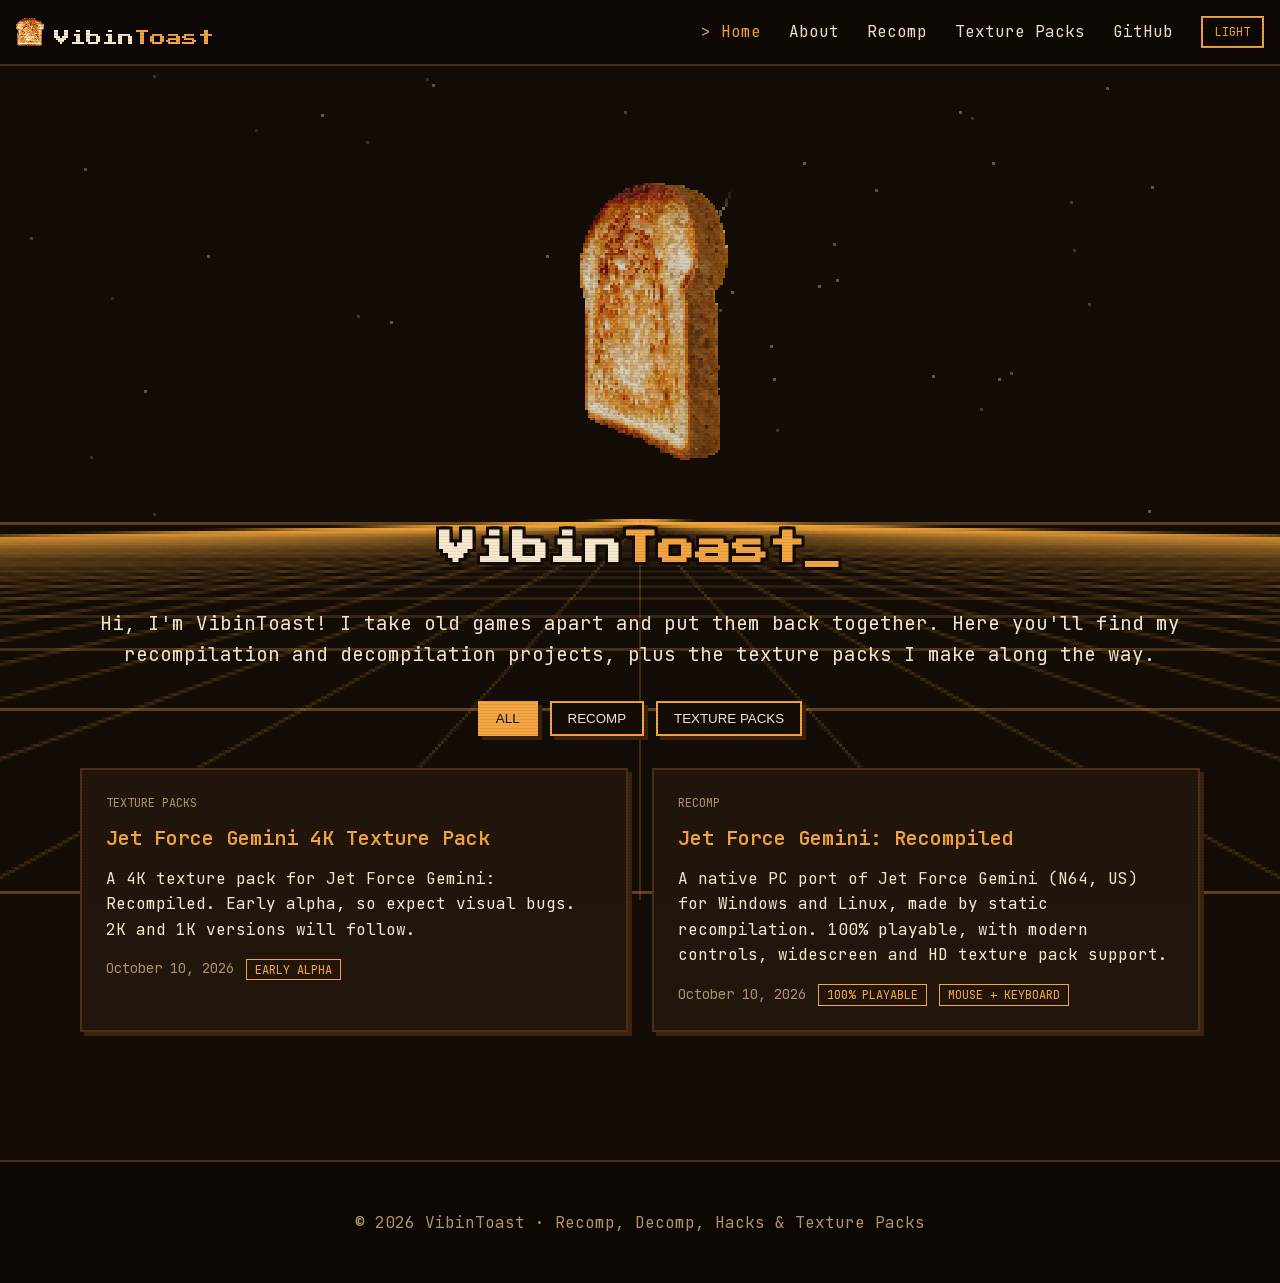
==== index.html @ efbbe4f0 "Update BrandName with colored text - 2827714 VibinToast/toast-nextjs@2827714a7e16b450a61717ad4337291" ====
<!DOCTYPE html><!--YhpF3TtHu_oMM3u4NT7sp--><html lang="en" class="__variable_571da3 __variable_ee06cb"><head><meta charSet="utf-8"/><meta name="viewport" content="width=device-width, initial-scale=1"/><link rel="preload" href="/_next/static/media/558ca1a6aa3cb55e-s.p.woff2" as="font" crossorigin="" type="font/woff2"/><link rel="preload" href="/_next/static/media/db234bd00cda6a96-s.p.woff2" as="font" crossorigin="" type="font/woff2"/><link rel="preload" as="image" href="/toast.png"/><link rel="stylesheet" href="/_next/static/css/8c8fd3aae0aa6baf.css" data-precedence="next"/><link rel="preload" as="script" fetchPriority="low" href="/_next/static/chunks/webpack-f668e16f4b9de8b4.js"/><script src="/_next/static/chunks/4bd1b696-c023c6e3521b1417.js" async=""></script><script src="/_next/static/chunks/255-9acdc15b78d766e6.js" async=""></script><script src="/_next/static/chunks/main-app-4c1c8db595376ac7.js" async=""></script><script src="/_next/static/chunks/619-ba102abea3e3d0e4.js" async=""></script><script src="/_next/static/chunks/app/layout-0e419e8a4fcc93de.js" async=""></script><script src="/_next/static/chunks/app/not-found-97f6faa21d4b775e.js" async=""></script><script src="/_next/static/chunks/app/page-75f6de0842d2b8ab.js" async=""></script><meta name="next-size-adjust" content=""/><title>VibinToast - Recomp, Decomp, Hacks &amp; Texture Packs</title><meta name="description" content="Recomp, Decomp, Hacks &amp; Texture Packs"/><link rel="icon" href="/toast.png"/><script src="/_next/static/chunks/polyfills-42372ed130431b0a.js" noModule=""></script></head><body><div hidden=""><!--$--><!--/$--></div><style>
          html, body { min-height: 100%; }
          .page-shell { position: relative; z-index: 1; display: flex; flex-direction: column; min-height: 100vh; }
          .page-main { flex: 1 0 auto; }
          footer { flex-shrink: 0; }
        </style><canvas id="retro-bg" aria-hidden="true" style="position:fixed;inset:0;width:100%;height:100%;z-index:0;image-rendering:pixelated;pointer-events:none"></canvas><div class="page-shell"><nav class="site-nav"><div class="nav-inner"><a class="brand" href="/"><img src="/toast.png" alt="" class="brand-icon"/><span class="brand-text"><span class="name-vibin">Vibin</span><span class="name-toast">Toast</span></span></a><div class="nav-links"><a class="nav-link active" href="/">Home</a><a class="nav-link" href="/about">About</a><a class="nav-link" href="/#recomp">Recomp</a><a class="nav-link" href="/#textures">Texture Packs</a><a href="https://github.com/VibinToast" class="nav-link" target="_blank" rel="noreferrer">GitHub</a><button class="theme-toggle" aria-label="Toggle light/dark theme"><span class="dark-mode-only">LIGHT</span><span class="light-mode-only">DARK</span></button></div><button class="menu-button" aria-label="Menu">☰</button></div><div id="mobile-menu" class="mobile-menu hidden"><a class="nav-link active" href="/">Home</a><a class="nav-link" href="/about">About</a><a class="nav-link" href="/#recomp">Recomp</a><a class="nav-link" href="/#textures">Texture Packs</a><a href="https://github.com/VibinToast" class="nav-link" target="_blank" rel="noreferrer">GitHub</a></div></nav><main class="page-main"><section class="section wide hero fade-in"><canvas class="toast-avatar" style="image-rendering:pixelated" aria-label="Spinning 3D toast"></canvas><h1 class="cursor"><span class="name-vibin">Vibin</span><span class="name-toast">Toast</span></h1><p class="lead">Hi, I&#x27;m VibinToast! I take old games apart and put them back together. Here you&#x27;ll find my recompilation and decompilation projects, plus the texture packs I make along the way.</p><div class="filters"><button type="button" class="filter-button active">All</button><button type="button" class="filter-button">Recomp</button><button type="button" class="filter-button">Texture Packs</button></div><div id="projects-list" class="grid"><a class="card clickable fade-in" data-category="textures" href="/projects/jfg-4k"><p class="card-category">Texture Packs</p><h2 class="card-title">Jet Force Gemini 4K Texture Pack</h2><p class="card-text">A 4K texture pack for Jet Force Gemini: Recompiled. Early alpha, so expect visual bugs. 2K and 1K versions will follow.</p><p class="card-meta">October 10, 2026<span class="tag">Early alpha</span></p></a><a class="card clickable fade-in" data-category="recomp" href="/projects/jfg-recomp"><p class="card-category">Recomp</p><h2 class="card-title">Jet Force Gemini: Recompiled</h2><p class="card-text">A native PC port of Jet Force Gemini (N64, US) for Windows and Linux, made by static recompilation. 100% playable, with modern controls, widescreen and HD texture pack support.</p><p class="card-meta">October 10, 2026<span class="tag">100% playable</span><span class="tag">Mouse + keyboard</span></p></a></div></section><!--$--><!--/$--></main><footer class="site-footer"><p>© <!-- -->2026<!-- --> <!-- -->VibinToast<!-- --> · <!-- -->Recomp, Decomp, Hacks &amp; Texture Packs</p></footer></div><script src="/_next/static/chunks/webpack-f668e16f4b9de8b4.js" id="_R_" async=""></script><script>(self.__next_f=self.__next_f||[]).push([0])</script><script>self.__next_f.push([1,"1:\"$Sreact.fragment\"\n2:I[9568,[\"619\",\"static/chunks/619-ba102abea3e3d0e4.js\",\"177\",\"static/chunks/app/layout-0e419e8a4fcc93de.js\"],\"Providers\"]\n3:I[21,[\"619\",\"static/chunks/619-ba102abea3e3d0e4.js\",\"177\",\"static/chunks/app/layout-0e419e8a4fcc93de.js\"],\"Nav\"]\n4:I[9766,[],\"\"]\n5:I[8924,[],\"\"]\n6:I[2619,[\"619\",\"static/chunks/619-ba102abea3e3d0e4.js\",\"345\",\"static/chunks/app/not-found-97f6faa21d4b775e.js\"],\"\"]\n7:I[1258,[\"619\",\"static/chunks/619-ba102abea3e3d0e4.js\",\"974\",\"static/chunks/app/page-75f6de0842d2b8ab.js\"],\"Toast3D\"]\n8:I[5863,[\"619\",\"static/chunks/619-ba102abea3e3d0e4.js\",\"974\",\"static/chunks/app/page-75f6de0842d2b8ab.js\"],\"Filters\"]\n9:I[4537,[\"619\",\"static/chunks/619-ba102abea3e3d0e4.js\",\"974\",\"static/chunks/app/page-75f6de0842d2b8ab.js\"],\"ProjectGrid\"]\ne:I[7150,[],\"\"]\n:HL[\"/_next/static/media/558ca1a6aa3cb55e-s.p.woff2\",\"font\",{\"crossOrigin\":\"\",\"type\":\"font/woff2\"}]\n:HL[\"/_next/static/media/db234bd00cda6a96-s.p.woff2\",\"font\",{\"crossOrigin\":\"\",\"type\":\"font/woff2\"}]\n:HL[\"/_next/static/css/8c8fd3aae0aa6baf.css\",\"style\"]\na:Tab2,"])</script><script>self.__next_f.push([1,"\nA HD texture pack for [Jet Force Gemini: Recompiled](/projects/jfg-recomp) using Real-ESRGAN for upscaling.\n\nPlease refer to [Texture Pack Doc](https://github.com/VibinToast/JetForceGemini-Recomp/blob/main/docs/TEXTURE_PACKS.md) to get started creating your own.\n\n## Original vs HD\n\nDrag the slider across each picture to compare the original textures with the HD pack. Use the Fullscreen button for a closer look; the arrows there step through the pictures.\n\n\u003cCompare hd=\"/textures/jungle-HD.png\" og=\"/textures/jungle-OG.png\" caption=\"Jungle\" alt=\"Jungle\" /\u003e\n\n\u003cCompare hd=\"/textures/tunnel-HD.png\" og=\"/textures/tunnel-OG.png\" caption=\"Tunnel\" alt=\"Tunnel\" /\u003e\n\n\u003cCompare hd=\"/textures/waterruin-HD.png\" og=\"/textures/waterruin-OG.png\" caption=\"Water ruin\" alt=\"Water ruin\" /\u003e\n\n\u003cCompare hd=\"/textures/underwater-HD.png\" og=\"/textures/underwater-OG.png\" caption=\"Underwater\" alt=\"Underwater\" /\u003e\n\n\u003cCompare hd=\"/textures/mines-HD.png\" og=\"/textures/mines-OG.png\" caption=\"Mines\" alt=\"Mines\" /\u003e\n\n\u003cCompare hd=\"/textures/cargo-HD.png\" og=\"/textures/cargo-OG.png\" caption=\"Cargo\" alt=\"Cargo\" /\u003e\n\n\u003cCompare hd=\"/textures/dog_HD.png\" og=\"/textures/dog_OG.png\" caption=\"Dog\" alt=\"Dog\" /\u003e\n\n\u003cCompare hd=\"/textures/inside-HD.png\" og=\"/textures/inside-OG.png\" caption=\"Inside\" alt=\"Inside\" /\u003e\n\n\u003cCompare hd=\"/textures/mizar-HD.png\" og=\"/textures/mizar-OG.png\" caption=\"Mizar\" alt=\"Mizar\" /\u003e\n\n\u003cCompare hd=\"/textures/beforemizar-HD.png\" og=\"/textures/beforemizar-OG.png\" caption=\"Before Mizar\" alt=\"Before Mizar\" /\u003e\n\n\u003cCompare hd=\"/textures/ants-HD.png\" og=\"/textures/ants-OG.png\" caption=\"Ants\" alt=\"Ants\" /\u003e\n\n\u003cCompare hd=\"/textures/dogchasm-HD.png\" og=\"/textures/dogchasm-OG.png\" caption=\"Dog chasm\" alt=\"Dog chasm\" /\u003e\n\n\u003cCompare hd=\"/textures/hideout-HD.png\" og=\"/textures/hideout-OG.png\" caption=\"Hideout\" alt=\"Hideout\" /\u003e\n\n\u003cCompare hd=\"/textures/ship-HD.png\" og=\"/textures/ship-OG.png\" caption=\"Ship\" alt=\"Ship\" /\u003e\n\n\u003cCompare hd=\"/textures/vela_pyramid-HD.png\" og=\"/textures/vela_pyramid-OG.png\" caption=\"Vela pyramid\" alt=\"Vela pyramid\" /\u003e\n\n\u003cCompare hd=\"/textures/waterfall-HD.png\" og=\"/textures/waterfall-OG.png\" caption=\"Waterfall\" alt=\"Waterfall\" /\u003e\n\n## Download\n\n- [4K HD Texture Pack](https://mega.nz/file/p3Qj1ZhA#WBZlIXET2JZwjXtmQi84StsxT0M5Nk3a04e6MBj3_Kw) (zip, 4.4 GB)\n\n- [2K HD Texture Pack (Coming Soon!)]() (rtz, 1.5 GB)\n\n- [1K HD Texture Pack (Coming Soon!)]() (rtz, 250 MB) (Recommended for most!)\n\nThis is the 4K pack. 2K and 1K versions will come later.\n\n## Install\n\nUnzip the pack into the folder that holds the game's executable, so it ends up looking like this:\n\n```\ntexture_packs\\texture_name.rtz\n```\n\n## Early Alpha\n\nThis is an early alpha, so expect visual bugs:\n\n- Fonts\n- Scrolling textures\n- Noticeable seams\n- Warped textures\n"])</script><script>self.__next_f.push([1,"b:T8b7,"])</script><script>self.__next_f.push([1,"\nA native PC port of Jet Force Gemini (N64, US) for Windows and Linux, made by static recompilation. There is no emulator: the game's code is translated from your ROM and compiled for your PC. The game is 100% playable.\n\n## Downloads\n\nBinaries: [Latest JFG portable Build](https://github.com/VibinToast/JetForceGemini-Recomp/releases/latest)\n\nSource: [Source code and build instructions on GitHub](https://github.com/VibinToast/JetForceGemini-Recomp)\n\n## What You Need\n\nNo game code or assets are included, so you need your own Jet Force Gemini US ROM in `.z64` format.\n\n- Windows 10/11 with a Direct3D 12 GPU, or Linux with a Vulkan GPU\n- The ROM saved as `baserom.us.z64` in the project folder\n\n```\n# Windows\nbuild_windows.bat\nrun_windows.bat\n\n# Linux\n./build_linux.sh \u0026\u0026 ./run_linux.sh\n```\n\nThe first build takes 10-40 minutes. The [README](https://github.com/VibinToast/JFG_Recomp#build-and-run) lists the tools to install first.\n\n## Features\n\n- Dual-stick and mouse-and-keyboard controls, with over-the-shoulder aiming and rebindable buttons\n- Profiles: Default (the original game), Modern, Modern and Balanced, Extreme, and your own\n- Widescreen, ambient occlusion, bloom and longer draw distance\n- HD texture packs, switched in-game, plus texture dumping\n- Skippable cutscenes, and adjustable damage, movement and weapon stats\n- A tools toolbar with cheats, level warp and an items editor\n- A fly camera for screenshots\n\n## How It Works\n\nThe port uses [N64Recomp](https://github.com/N64Recomp/N64Recomp) to translate the game's code, [N64ModernRuntime](https://github.com/N64Recomp/N64ModernRuntime) in place of the N64 operating system, and [RT64](https://github.com/rt64/rt64) for rendering. It is built on [cyscott/dkr-recomp](https://github.com/cyscott/dkr-recomp).\n\n## Credits\n\n- The Jet Force Gemini decompilation project\n- cyscott/dkr-recomp and the Diddy Kong Racing decompilation\n- N64Recomp, N64ModernRuntime, RT64 and their contributors\n\n\u003cp class=\"muted\"\u003eThis project was built with heavy help from AI (Claude), under the direction of the project owner. Jet Force Gemini and its logos belong to their rights holders; this project is not affiliated with or endorsed by them. The code is licensed under GPL v3.\u003c/p\u003e\n"])</script><script>self.__next_f.push([1,"0:{\"P\":null,\"b\":\"YhpF3TtHu_oMM3u4NT7sp\",\"p\":\"\",\"c\":[\"\",\"\"],\"i\":false,\"f\":[[[\"\",{\"children\":[\"__PAGE__\",{}]},\"$undefined\",\"$undefined\",true],[\"\",[\"$\",\"$1\",\"c\",{\"children\":[[[\"$\",\"link\",\"0\",{\"rel\":\"stylesheet\",\"href\":\"/_next/static/css/8c8fd3aae0aa6baf.css\",\"precedence\":\"next\",\"crossOrigin\":\"$undefined\",\"nonce\":\"$undefined\"}]],[\"$\",\"html\",null,{\"lang\":\"en\",\"className\":\"__variable_571da3 __variable_ee06cb\",\"suppressHydrationWarning\":true,\"children\":[\"$\",\"body\",null,{\"children\":[[\"$\",\"style\",null,{\"children\":\"\\n          html, body { min-height: 100%; }\\n          .page-shell { position: relative; z-index: 1; display: flex; flex-direction: column; min-height: 100vh; }\\n          .page-main { flex: 1 0 auto; }\\n          footer { flex-shrink: 0; }\\n        \"}],[\"$\",\"$L2\",null,{\"children\":[\"$\",\"div\",null,{\"className\":\"page-shell\",\"children\":[[\"$\",\"$L3\",null,{\"usedCategories\":[\"recomp\",\"textures\"]}],[\"$\",\"main\",null,{\"className\":\"page-main\",\"children\":[\"$\",\"$L4\",null,{\"parallelRouterKey\":\"children\",\"error\":\"$undefined\",\"errorStyles\":\"$undefined\",\"errorScripts\":\"$undefined\",\"template\":[\"$\",\"$L5\",null,{}],\"templateStyles\":\"$undefined\",\"templateScripts\":\"$undefined\",\"notFound\":[[\"$\",\"section\",null,{\"className\":\"section narrow fade-in\",\"children\":[[\"$\",\"h1\",null,{\"children\":\"404\"}],[\"$\",\"p\",null,{\"className\":\"muted\",\"children\":\"That page doesn't exist.\"}],[\"$\",\"p\",null,{\"children\":[\"$\",\"$L6\",null,{\"href\":\"/\",\"children\":\"Back to the front page\"}]}]]}],[]],\"forbidden\":\"$undefined\",\"unauthorized\":\"$undefined\"}]}],[\"$\",\"footer\",null,{\"className\":\"site-footer\",\"children\":[\"$\",\"p\",null,{\"children\":[\"© \",2026,\" \",\"VibinToast\",\" · \",\"Recomp, Decomp, Hacks \u0026 Texture Packs\"]}]}]]}]}]]}]}]]}],{\"children\":[\"__PAGE__\",[\"$\",\"$1\",\"c\",{\"children\":[[\"$\",\"section\",null,{\"className\":\"section wide hero fade-in\",\"children\":[[\"$\",\"$L7\",null,{}],[\"$\",\"h1\",null,{\"className\":\"cursor\",\"children\":[[\"$\",\"span\",null,{\"className\":\"name-vibin\",\"children\":\"Vibin\"}],[\"$\",\"span\",null,{\"className\":\"name-toast\",\"children\":\"Toast\"}]]}],[\"$\",\"p\",null,{\"className\":\"lead\",\"children\":\"Hi, I'm VibinToast! I take old games apart and put them back together. Here you'll find my recompilation and decompilation projects, plus the texture packs I make along the way.\"}],[\"$\",\"$L8\",null,{\"usedCategories\":[\"recomp\",\"textures\"]}],[\"$\",\"$L9\",null,{\"projects\":[{\"slug\":\"jfg-4k\",\"title\":\"Jet Force Gemini 4K Texture Pack\",\"excerpt\":\"A 4K texture pack for Jet Force Gemini: Recompiled. Early alpha, so expect visual bugs. 2K and 1K versions will follow.\",\"category\":\"textures\",\"date\":\"2026-10-10\",\"tags\":[\"Early alpha\"],\"content\":\"$a\"},{\"slug\":\"jfg-recomp\",\"title\":\"Jet Force Gemini: Recompiled\",\"excerpt\":\"A native PC port of Jet Force Gemini (N64, US) for Windows and Linux, made by static recompilation. 100% playable, with modern controls, widescreen and HD texture pack support.\",\"category\":\"recomp\",\"date\":\"2026-10-10\",\"tags\":[\"100% playable\",\"Mouse + keyboard\"],\"content\":\"$b\"}]}]]}],null,\"$Lc\"]}],{},null,false]},null,false],\"$Ld\",false]],\"m\":\"$undefined\",\"G\":[\"$e\",[]],\"s\":false,\"S\":true}\n"])</script><script>self.__next_f.push([1,"f:I[4431,[],\"OutletBoundary\"]\n11:I[5278,[],\"AsyncMetadataOutlet\"]\n13:I[4431,[],\"ViewportBoundary\"]\n15:I[4431,[],\"MetadataBoundary\"]\n16:\"$Sreact.suspense\"\nc:[\"$\",\"$Lf\",null,{\"children\":[\"$L10\",[\"$\",\"$L11\",null,{\"promise\":\"$@12\"}]]}]\nd:[\"$\",\"$1\",\"h\",{\"children\":[null,[[\"$\",\"$L13\",null,{\"children\":\"$L14\"}],[\"$\",\"meta\",null,{\"name\":\"next-size-adjust\",\"content\":\"\"}]],[\"$\",\"$L15\",null,{\"children\":[\"$\",\"div\",null,{\"hidden\":true,\"children\":[\"$\",\"$16\",null,{\"fallback\":null,\"children\":\"$L17\"}]}]}]]}]\n"])</script><script>self.__next_f.push([1,"14:[[\"$\",\"meta\",\"0\",{\"charSet\":\"utf-8\"}],[\"$\",\"meta\",\"1\",{\"name\":\"viewport\",\"content\":\"width=device-width, initial-scale=1\"}]]\n10:null\n"])</script><script>self.__next_f.push([1,"18:I[622,[],\"IconMark\"]\n12:{\"metadata\":[[\"$\",\"title\",\"0\",{\"children\":\"VibinToast - Recomp, Decomp, Hacks \u0026 Texture Packs\"}],[\"$\",\"meta\",\"1\",{\"name\":\"description\",\"content\":\"Recomp, Decomp, Hacks \u0026 Texture Packs\"}],[\"$\",\"link\",\"2\",{\"rel\":\"icon\",\"href\":\"/toast.png\"}],[\"$\",\"$L18\",\"3\",{}]],\"error\":null,\"digest\":\"$undefined\"}\n"])</script><script>self.__next_f.push([1,"17:\"$12:metadata\"\n"])</script></body></html>
---- _next/static/css/8c8fd3aae0aa6baf.css ----
@font-face{font-family:JetBrains Mono;font-style:normal;font-weight:400;font-display:swap;src:url(/_next/static/media/edc640959b0c7826-s.woff2) format("woff2");unicode-range:u+0460-052f,u+1c80-1c8a,u+20b4,u+2de0-2dff,u+a640-a69f,u+fe2e-fe2f}@font-face{font-family:JetBrains Mono;font-style:normal;font-weight:400;font-display:swap;src:url(/_next/static/media/ac0e76ddaeeb7981-s.woff2) format("woff2");unicode-range:u+0301,u+0400-045f,u+0490-0491,u+04b0-04b1,u+2116}@font-face{font-family:JetBrains Mono;font-style:normal;font-weight:400;font-display:swap;src:url(/_next/static/media/64d784ea54a4acde-s.woff2) format("woff2");unicode-range:u+0370-0377,u+037a-037f,u+0384-038a,u+038c,u+038e-03a1,u+03a3-03ff}@font-face{font-family:JetBrains Mono;font-style:normal;font-weight:400;font-display:swap;src:url(/_next/static/media/ff71da380fbe67dd-s.woff2) format("woff2");unicode-range:u+0102-0103,u+0110-0111,u+0128-0129,u+0168-0169,u+01a0-01a1,u+01af-01b0,u+0300-0301,u+0303-0304,u+0308-0309,u+0323,u+0329,u+1ea0-1ef9,u+20ab}@font-face{font-family:JetBrains Mono;font-style:normal;font-weight:400;font-display:swap;src:url(/_next/static/media/6d831b18ae5b01dc-s.woff2) format("woff2");unicode-range:u+0100-02ba,u+02bd-02c5,u+02c7-02cc,u+02ce-02d7,u+02dd-02ff,u+0304,u+0308,u+0329,u+1d00-1dbf,u+1e00-1e9f,u+1ef2-1eff,u+2020,u+20a0-20ab,u+20ad-20c4,u+2113,u+2c60-2c7f,u+a720-a7ff}@font-face{font-family:JetBrains Mono;font-style:normal;font-weight:400;font-display:swap;src:url(/_next/static/media/558ca1a6aa3cb55e-s.p.woff2) format("woff2");unicode-range:u+00??,u+0131,u+0152-0153,u+02bb-02bc,u+02c6,u+02da,u+02dc,u+0304,u+0308,u+0329,u+2000-206f,u+20ac,u+2122,u+2191,u+2193,u+2212,u+2215,u+feff,u+fffd}@font-face{font-family:JetBrains Mono;font-style:normal;font-weight:600;font-display:swap;src:url(/_next/static/media/edc640959b0c7826-s.woff2) format("woff2");unicode-range:u+0460-052f,u+1c80-1c8a,u+20b4,u+2de0-2dff,u+a640-a69f,u+fe2e-fe2f}@font-face{font-family:JetBrains Mono;font-style:normal;font-weight:600;font-display:swap;src:url(/_next/static/media/ac0e76ddaeeb7981-s.woff2) format("woff2");unicode-range:u+0301,u+0400-045f,u+0490-0491,u+04b0-04b1,u+2116}@font-face{font-family:JetBrains Mono;font-style:normal;font-weight:600;font-display:swap;src:url(/_next/static/media/64d784ea54a4acde-s.woff2) format("woff2");unicode-range:u+0370-0377,u+037a-037f,u+0384-038a,u+038c,u+038e-03a1,u+03a3-03ff}@font-face{font-family:JetBrains Mono;font-style:normal;font-weight:600;font-display:swap;src:url(/_next/static/media/ff71da380fbe67dd-s.woff2) format("woff2");unicode-range:u+0102-0103,u+0110-0111,u+0128-0129,u+0168-0169,u+01a0-01a1,u+01af-01b0,u+0300-0301,u+0303-0304,u+0308-0309,u+0323,u+0329,u+1ea0-1ef9,u+20ab}@font-face{font-family:JetBrains Mono;font-style:normal;font-weight:600;font-display:swap;src:url(/_next/static/media/6d831b18ae5b01dc-s.woff2) format("woff2");unicode-range:u+0100-02ba,u+02bd-02c5,u+02c7-02cc,u+02ce-02d7,u+02dd-02ff,u+0304,u+0308,u+0329,u+1d00-1dbf,u+1e00-1e9f,u+1ef2-1eff,u+2020,u+20a0-20ab,u+20ad-20c4,u+2113,u+2c60-2c7f,u+a720-a7ff}@font-face{font-family:JetBrains Mono;font-style:normal;font-weight:600;font-display:swap;src:url(/_next/static/media/558ca1a6aa3cb55e-s.p.woff2) format("woff2");unicode-range:u+00??,u+0131,u+0152-0153,u+02bb-02bc,u+02c6,u+02da,u+02dc,u+0304,u+0308,u+0329,u+2000-206f,u+20ac,u+2122,u+2191,u+2193,u+2212,u+2215,u+feff,u+fffd}@font-face{font-family:JetBrains Mono Fallback;src:local("Arial");ascent-override:75.79%;descent-override:22.29%;line-gap-override:0.00%;size-adjust:134.59%}.__className_571da3{font-family:JetBrains Mono,JetBrains Mono Fallback;font-style:normal}.__variable_571da3{--font-mono:"JetBrains Mono","JetBrains Mono Fallback"}@font-face{font-family:Press Start\ 2P;font-style:normal;font-weight:400;font-display:swap;src:url(/_next/static/media/dbbdd2d89d2ef0ef-s.woff2) format("woff2");unicode-range:u+0460-052f,u+1c80-1c8a,u+20b4,u+2de0-2dff,u+a640-a69f,u+fe2e-fe2f}@font-face{font-family:Press Start\ 2P;font-style:normal;font-weight:400;font-display:swap;src:url(/_next/static/media/a06229eb79a83cfc-s.woff2) format("woff2");unicode-range:u+0301,u+0400-045f,u+0490-0491,u+04b0-04b1,u+2116}@font-face{font-family:Press Start\ 2P;font-style:normal;font-weight:400;font-display:swap;src:url(/_next/static/media/c9e224327ce7933e-s.woff2) format("woff2");unicode-range:u+0370-0377,u+037a-037f,u+0384-038a,u+038c,u+038e-03a1,u+03a3-03ff}@font-face{font-family:Press Start\ 2P;font-style:normal;font-weight:400;font-display:swap;src:url(/_next/static/media/d85064eaed4b8683-s.woff2) format("woff2");unicode-range:u+0100-02ba,u+02bd-02c5,u+02c7-02cc,u+02ce-02d7,u+02dd-02ff,u+0304,u+0308,u+0329,u+1d00-1dbf,u+1e00-1e9f,u+1ef2-1eff,u+2020,u+20a0-20ab,u+20ad-20c4,u+2113,u+2c60-2c7f,u+a720-a7ff}@font-face{font-family:Press Start\ 2P;font-style:normal;font-weight:400;font-display:swap;src:url(/_next/static/media/db234bd00cda6a96-s.p.woff2) format("woff2");unicode-range:u+00??,u+0131,u+0152-0153,u+02bb-02bc,u+02c6,u+02da,u+02dc,u+0304,u+0308,u+0329,u+2000-206f,u+20ac,u+2122,u+2191,u+2193,u+2212,u+2215,u+feff,u+fffd}@font-face{font-family:Press Start\ 2P Fallback;src:local("Arial");ascent-override:44.58%;descent-override:0.00%;line-gap-override:0.00%;size-adjust:224.32%}.__className_ee06cb{font-family:Press Start\ 2P,Press Start\ 2P Fallback;font-weight:400;font-style:normal}.__variable_ee06cb{--font-pixel:"Press Start 2P","Press Start 2P Fallback"}:root{--primary-color:#F2A541;--hover-color:#D9822B;--text-color:#F7E8CF;--muted-color:#B0926A;--bg-color:#140D07;--nav-bg:#0D0804;--card-bg:#22160C;--border-color:#4A2F17;--shadow-color:#3D220C}*{box-sizing:border-box}body{margin:0;min-height:100vh;font-family:var(--font-mono),"JetBrains Mono",Consolas,monospace;line-height:1.6;background-color:var(--bg-color);color:var(--text-color)}body.light-mode{--primary-color:#8A4B12;--hover-color:#A65F1A;--text-color:#2E1A08;--muted-color:#80623F;--bg-color:#FBF3E4;--nav-bg:#F2E3C6;--card-bg:#F6E9D0;--border-color:#DDBB85;--shadow-color:#C99A5B}#retro-bg{width:100%;height:100%;z-index:0;image-rendering:pixelated}#retro-bg,.site-nav:after,body:after{position:fixed;inset:0;pointer-events:none}.site-nav:after,body:after{content:"";z-index:100;background:repeating-linear-gradient(180deg,transparent 0,transparent 2px,rgba(0,0,0,.12) 3px)}.site-nav:after{position:absolute}body.light-mode .site-nav:after,body.light-mode:after{display:none}body,html{cursor:url(/cursors/arrow.png) 0 0,auto}.card.clickable,.toast-avatar.clickable,a,button{cursor:url(/cursors/pointer.png) 11 1,pointer}input,pre,textarea{cursor:url(/cursors/text.png) 7 16,text}html.can-pop,html.can-pop body{cursor:url(/cursors/pointer.png) 11 1,pointer}a{color:var(--primary-color)}a:hover{color:var(--hover-color)}.hidden{display:none!important}body.light-mode .dark-mode-only,body:not(.light-mode) .light-mode-only{display:none}.site-nav{position:fixed;top:0;width:100%;z-index:110;background-color:var(--nav-bg);border-bottom:2px solid var(--border-color)}.nav-inner{max-width:80rem;height:4rem;margin:0 auto;padding:0 1rem;display:flex;align-items:center;justify-content:space-between}.brand{display:flex;align-items:flex-end;gap:.6rem;font-family:var(--font-pixel),"Press Start 2P",var(--font-mono),monospace;font-size:1rem;text-decoration:none}.brand-text{line-height:1}.name-vibin{color:var(--text-color)}.name-toast{color:var(--primary-color)}.brand-icon{width:28px;height:28px;image-rendering:pixelated}.nav-links{display:flex;align-items:center;gap:.25rem}.nav-link{padding:.5rem .75rem;color:var(--text-color);text-decoration:none;transition:color .3s ease}.nav-link.active,.nav-link:hover{color:var(--primary-color)}.nav-link.active:before{content:"> "}.menu-button{display:none;background:none;border:none;color:var(--text-color);font-size:1.5rem}.mobile-menu{padding:.5rem;border-top:2px solid var(--border-color)}.mobile-menu .nav-link{display:block}@media (max-width:900px){.nav-links{display:none}.menu-button{display:block}}@media (min-width:901px){.mobile-menu{display:none}}.theme-toggle{margin-left:.75rem;padding:.4rem .75rem;background:none;border:2px solid var(--primary-color);color:var(--primary-color);font-family:inherit;font-size:.75rem;transition:all .3s ease}.theme-toggle:hover{background-color:var(--primary-color);color:var(--bg-color)}main{max-width:72rem;margin:0 auto;padding:5rem 1rem 0}.section{max-width:56rem;margin:0 auto;padding:3rem 0}.section.wide{max-width:72rem}.section.narrow{max-width:42rem}.section.project-article{max-width:72rem;margin:2rem auto 3rem;padding:2.5rem clamp(1rem,4vw,3rem);background-color:rgba(0,0,0,.55);border:1px solid var(--border-color)}body.light-mode .section.project-article{background-color:rgba(60,35,10,.1)}h1{margin:0 0 2rem;font-family:var(--font-pixel),"Press Start 2P",var(--font-mono),monospace;font-size:clamp(1.25rem,4vw,2.25rem);line-height:1.5}h1,h2{color:var(--primary-color)}h2{margin:2rem 0 1rem;font-size:1.5rem}.lead{margin:0 0 2rem;font-size:1.2rem}.grid{display:grid;grid-template-columns:repeat(auto-fit,minmax(17rem,1fr));grid-gap:1.5rem;gap:1.5rem}.hero{text-align:center}.hero h1{text-shadow:-3px -3px 0 var(--bg-color),0 -3px 0 var(--bg-color),3px -3px 0 var(--bg-color),-3px 0 0 var(--bg-color),3px 0 0 var(--bg-color),-3px 3px 0 var(--bg-color),0 3px 0 var(--bg-color),3px 3px 0 var(--bg-color)}.toast-avatar{display:block;position:relative;z-index:101;width:370px;height:370px;max-width:80vw;max-height:80vw;margin:0 auto 1.5rem;image-rendering:pixelated}.toast-avatar.small{width:230px;height:230px;margin-bottom:1rem}.toast-avatar-fallback{background:url(/toast.png) 50%/70% no-repeat}.cursor:after{content:"_";animation:blink 1s steps(1) infinite}@keyframes blink{50%{opacity:0}}.filters{display:flex;flex-wrap:wrap;justify-content:center;gap:.75rem;margin-bottom:2rem}.filter-button{padding:.5rem 1rem;background-color:var(--bg-color);border:2px solid var(--primary-color);box-shadow:4px 4px 0 var(--shadow-color);text-decoration:none;text-transform:uppercase;color:var(--text-color)}.filter-button.active,.filter-button:hover{background-color:var(--primary-color);color:var(--bg-color)}.card{display:block;padding:1.5rem;background-color:var(--card-bg);border:2px solid var(--border-color);box-shadow:4px 4px 0 var(--shadow-color);color:var(--text-color);text-align:left;text-decoration:none;transition:transform .15s ease,box-shadow .15s ease,border-color .15s ease}.card:hover,a.card:hover{transform:translate(-2px,-2px);border-color:var(--primary-color);box-shadow:6px 6px 0 var(--shadow-color);color:var(--text-color)}.card h2,.card-title{margin:0 0 .75rem;font-size:1.25rem;color:var(--primary-color)}.card p,.card ul{margin:0}.card-category{margin-bottom:.5rem!important;font-size:.75rem;color:var(--muted-color);text-transform:uppercase}.card-text{margin-bottom:1rem!important}.card-meta{font-size:.85rem;color:var(--muted-color)}.tag{margin-left:.75rem;padding:.1rem .5rem;border:1px solid var(--primary-color);color:var(--primary-color);font-size:.75rem;text-transform:uppercase}.stack>*+*{margin-top:1.5rem}.about-grid{display:grid;grid-template-columns:1fr 2fr;grid-gap:2rem;gap:2rem;align-items:start}.profile{position:-webkit-sticky;position:sticky;top:6rem;text-align:center}.social-links{list-style:none;margin:1rem 0 0;padding:0;display:flex;flex-direction:column;gap:.6rem;align-items:center}.social-links a{display:inline-flex;align-items:center;gap:.6rem}.social-icon{flex-shrink:0}.profile .muted{margin-bottom:1rem}@media (max-width:768px){.about-grid{grid-template-columns:1fr}.profile{position:static}}.muted,.post-meta{color:var(--muted-color)}.post-meta{margin:-1rem 0 2.5rem}.compare{--pos:50%;position:relative;z-index:101;margin:0 0 .5rem}.compare-stage{position:relative;border:2px solid var(--border-color);box-shadow:4px 4px 0 var(--shadow-color);overflow:hidden;cursor:url(/cursors/resize.png) 16 16,ew-resize;touch-action:pan-y;-webkit-user-select:none;-moz-user-select:none;user-select:none}.compare:-webkit-full-screen{display:flex;align-items:center;justify-content:center;background-color:#000}.compare:fullscreen{display:flex;align-items:center;justify-content:center;background-color:#000}.compare:-webkit-full-screen .compare-stage{width:min(100vw,calc(100vh * 1920 / 1050));border:none;box-shadow:none}.compare:fullscreen .compare-stage{width:min(100vw,calc(100vh * 1920 / 1050));border:none;box-shadow:none}.compare img{display:block;width:100%;height:auto;pointer-events:none}.compare .compare-before{position:absolute;inset:0;-webkit-clip-path:inset(0 calc(100% - var(--pos)) 0 0);clip-path:inset(0 calc(100% - var(--pos)) 0 0)}.compare-handle{top:0;bottom:0;left:var(--pos);width:2px;margin-left:-1px;pointer-events:none}.compare-handle,.compare-handle:after{position:absolute;background-color:var(--primary-color)}.compare-handle:after{content:"<>";top:50%;left:50%;transform:translate(-50%,-50%);padding:.2rem .4rem;color:var(--bg-color);font-weight:600}.compare-fullscreen,.compare-label{position:absolute;top:.5rem;padding:.1rem .5rem;background-color:var(--bg-color);border:1px solid var(--primary-color);color:var(--primary-color);font-size:.75rem;text-transform:uppercase}.compare-label{pointer-events:none}.compare-fullscreen{top:auto;right:.5rem;bottom:.5rem;font-family:inherit}.compare-fullscreen:before{content:"Fullscreen"}.compare:-webkit-full-screen .compare-fullscreen:before{content:"Exit"}.compare:fullscreen .compare-fullscreen:before{content:"Exit"}.compare:-webkit-full-screen .compare-fullscreen{right:.8em;bottom:.8em;padding:.4em 1em;border-width:max(1px,.08em);font-size:clamp(1rem,.95vw,4rem)}.compare:fullscreen .compare-fullscreen{right:.8em;bottom:.8em;padding:.4em 1em;border-width:max(1px,.08em);font-size:clamp(1rem,.95vw,4rem)}.compare-fullscreen:hover{background-color:var(--primary-color);color:var(--bg-color)}.compare-nav{display:none;position:absolute;top:50%;transform:translateY(-50%);padding:1rem .75rem;background-color:var(--bg-color);border:1px solid var(--primary-color);color:var(--primary-color);font-family:inherit;font-size:1.5rem;font-weight:600}.compare:-webkit-full-screen .compare-nav{display:block}.compare:fullscreen .compare-nav{display:block}.compare-nav.prev{left:.5rem}.compare-nav.next{right:.5rem}.compare-nav:hover{background-color:var(--primary-color);color:var(--bg-color)}.compare-label.left{left:.5rem}.compare-label.right{right:.5rem}.compare input{position:absolute;inset:0;height:100%;margin:0;padding:0;opacity:0;pointer-events:none}.compare-stage:focus-within{border-color:var(--primary-color)}.compare-caption{margin:0 0 2rem;color:var(--muted-color);font-size:.85rem}pre{padding:1rem;overflow-x:auto;background-color:var(--card-bg);border:2px solid var(--border-color)}code{font-family:inherit}label{display:block;margin-bottom:.25rem;font-size:.9rem}input,textarea{display:block;width:100%;margin-bottom:1.5rem;padding:.6rem;background-color:var(--card-bg);border:2px solid var(--border-color);color:var(--text-color);font-family:inherit;font-size:1rem}input:focus,textarea:focus{outline:none;border-color:var(--primary-color)}.button{width:100%;padding:.75rem 1rem;background-color:var(--primary-color);border:none;box-shadow:4px 4px 0 var(--shadow-color);color:var(--bg-color);font-family:inherit;font-size:1rem;font-weight:600}.button:hover{background-color:var(--hover-color)}.site-footer{margin-top:5rem;padding:3rem 1rem;background-color:var(--nav-bg);border-top:2px solid var(--border-color);color:var(--muted-color);text-align:center}.site-footer p{margin:0}@keyframes fadeIn{0%{opacity:0}to{opacity:1}}.fade-in{animation:fadeIn .5s ease-in}::-webkit-scrollbar{width:8px}::-webkit-scrollbar-track{background:var(--bg-color)}::-webkit-scrollbar-thumb{background:var(--primary-color)}::-webkit-scrollbar-thumb:hover{background:var(--hover-color)}
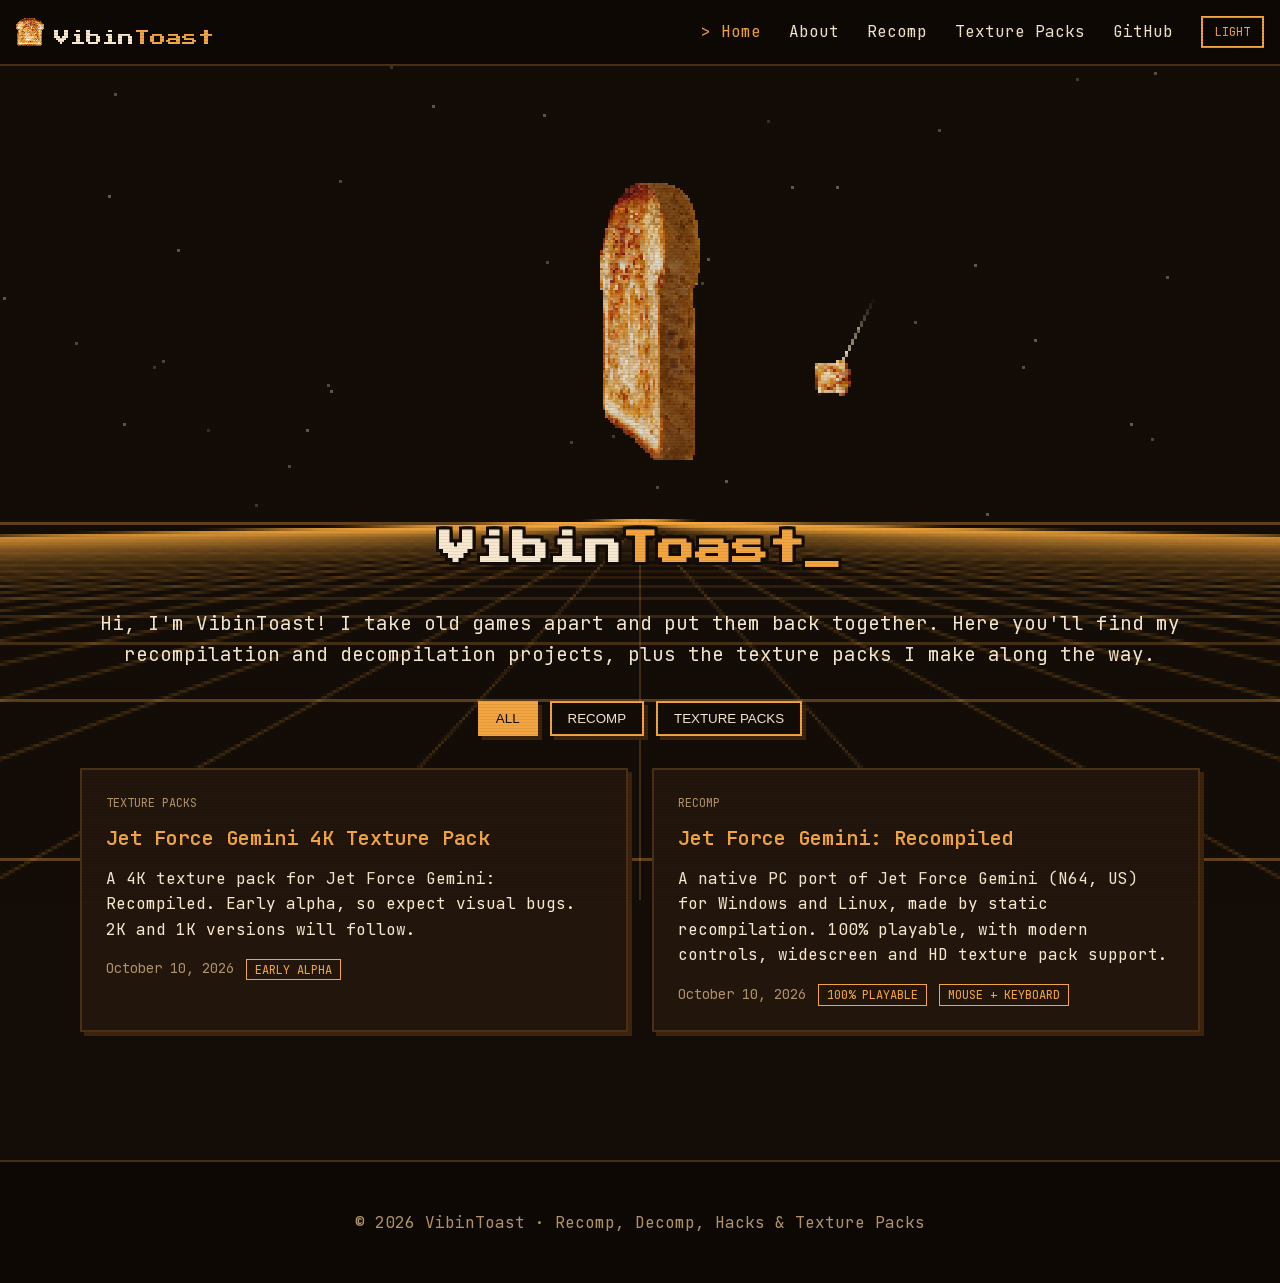
==== commit e3aa1534: "Update jfg-4k.mdx - a992d8a VibinToast/toast-nextjs@a992d8ad45a4ca0da20e6382973a839d13758e84" ====
--- a/index.html
+++ b/index.html
@@ -1,6 +1,6 @@
-<!DOCTYPE html><!--YhpF3TtHu_oMM3u4NT7sp--><html lang="en" class="__variable_571da3 __variable_ee06cb"><head><meta charSet="utf-8"/><meta name="viewport" content="width=device-width, initial-scale=1"/><link rel="preload" href="/_next/static/media/558ca1a6aa3cb55e-s.p.woff2" as="font" crossorigin="" type="font/woff2"/><link rel="preload" href="/_next/static/media/db234bd00cda6a96-s.p.woff2" as="font" crossorigin="" type="font/woff2"/><link rel="preload" as="image" href="/toast.png"/><link rel="stylesheet" href="/_next/static/css/8c8fd3aae0aa6baf.css" data-precedence="next"/><link rel="preload" as="script" fetchPriority="low" href="/_next/static/chunks/webpack-f668e16f4b9de8b4.js"/><script src="/_next/static/chunks/4bd1b696-c023c6e3521b1417.js" async=""></script><script src="/_next/static/chunks/255-9acdc15b78d766e6.js" async=""></script><script src="/_next/static/chunks/main-app-4c1c8db595376ac7.js" async=""></script><script src="/_next/static/chunks/619-ba102abea3e3d0e4.js" async=""></script><script src="/_next/static/chunks/app/layout-0e419e8a4fcc93de.js" async=""></script><script src="/_next/static/chunks/app/not-found-97f6faa21d4b775e.js" async=""></script><script src="/_next/static/chunks/app/page-75f6de0842d2b8ab.js" async=""></script><meta name="next-size-adjust" content=""/><title>VibinToast - Recomp, Decomp, Hacks &amp; Texture Packs</title><meta name="description" content="Recomp, Decomp, Hacks &amp; Texture Packs"/><link rel="icon" href="/toast.png"/><script src="/_next/static/chunks/polyfills-42372ed130431b0a.js" noModule=""></script></head><body><div hidden=""><!--$--><!--/$--></div><style>
+<!DOCTYPE html><!--Qwy9sbRd_yp_owKp5oT9A--><html lang="en" class="__variable_571da3 __variable_ee06cb"><head><meta charSet="utf-8"/><meta name="viewport" content="width=device-width, initial-scale=1"/><link rel="preload" href="/_next/static/media/558ca1a6aa3cb55e-s.p.woff2" as="font" crossorigin="" type="font/woff2"/><link rel="preload" href="/_next/static/media/db234bd00cda6a96-s.p.woff2" as="font" crossorigin="" type="font/woff2"/><link rel="preload" as="image" href="/toast.png"/><link rel="stylesheet" href="/_next/static/css/8c8fd3aae0aa6baf.css" data-precedence="next"/><link rel="preload" as="script" fetchPriority="low" href="/_next/static/chunks/webpack-f668e16f4b9de8b4.js"/><script src="/_next/static/chunks/4bd1b696-c023c6e3521b1417.js" async=""></script><script src="/_next/static/chunks/255-9acdc15b78d766e6.js" async=""></script><script src="/_next/static/chunks/main-app-4c1c8db595376ac7.js" async=""></script><script src="/_next/static/chunks/619-ba102abea3e3d0e4.js" async=""></script><script src="/_next/static/chunks/app/layout-0e419e8a4fcc93de.js" async=""></script><script src="/_next/static/chunks/app/not-found-97f6faa21d4b775e.js" async=""></script><script src="/_next/static/chunks/app/page-75f6de0842d2b8ab.js" async=""></script><meta name="next-size-adjust" content=""/><title>VibinToast - Recomp, Decomp, Hacks &amp; Texture Packs</title><meta name="description" content="Recomp, Decomp, Hacks &amp; Texture Packs"/><link rel="icon" href="/toast.png"/><script src="/_next/static/chunks/polyfills-42372ed130431b0a.js" noModule=""></script></head><body><div hidden=""><!--$--><!--/$--></div><style>
           html, body { min-height: 100%; }
           .page-shell { position: relative; z-index: 1; display: flex; flex-direction: column; min-height: 100vh; }
           .page-main { flex: 1 0 auto; }
           footer { flex-shrink: 0; }
-        </style><canvas id="retro-bg" aria-hidden="true" style="position:fixed;inset:0;width:100%;height:100%;z-index:0;image-rendering:pixelated;pointer-events:none"></canvas><div class="page-shell"><nav class="site-nav"><div class="nav-inner"><a class="brand" href="/"><img src="/toast.png" alt="" class="brand-icon"/><span class="brand-text"><span class="name-vibin">Vibin</span><span class="name-toast">Toast</span></span></a><div class="nav-links"><a class="nav-link active" href="/">Home</a><a class="nav-link" href="/about">About</a><a class="nav-link" href="/#recomp">Recomp</a><a class="nav-link" href="/#textures">Texture Packs</a><a href="https://github.com/VibinToast" class="nav-link" target="_blank" rel="noreferrer">GitHub</a><button class="theme-toggle" aria-label="Toggle light/dark theme"><span class="dark-mode-only">LIGHT</span><span class="light-mode-only">DARK</span></button></div><button class="menu-button" aria-label="Menu">☰</button></div><div id="mobile-menu" class="mobile-menu hidden"><a class="nav-link active" href="/">Home</a><a class="nav-link" href="/about">About</a><a class="nav-link" href="/#recomp">Recomp</a><a class="nav-link" href="/#textures">Texture Packs</a><a href="https://github.com/VibinToast" class="nav-link" target="_blank" rel="noreferrer">GitHub</a></div></nav><main class="page-main"><section class="section wide hero fade-in"><canvas class="toast-avatar" style="image-rendering:pixelated" aria-label="Spinning 3D toast"></canvas><h1 class="cursor"><span class="name-vibin">Vibin</span><span class="name-toast">Toast</span></h1><p class="lead">Hi, I&#x27;m VibinToast! I take old games apart and put them back together. Here you&#x27;ll find my recompilation and decompilation projects, plus the texture packs I make along the way.</p><div class="filters"><button type="button" class="filter-button active">All</button><button type="button" class="filter-button">Recomp</button><button type="button" class="filter-button">Texture Packs</button></div><div id="projects-list" class="grid"><a class="card clickable fade-in" data-category="textures" href="/projects/jfg-4k"><p class="card-category">Texture Packs</p><h2 class="card-title">Jet Force Gemini 4K Texture Pack</h2><p class="card-text">A 4K texture pack for Jet Force Gemini: Recompiled. Early alpha, so expect visual bugs. 2K and 1K versions will follow.</p><p class="card-meta">October 10, 2026<span class="tag">Early alpha</span></p></a><a class="card clickable fade-in" data-category="recomp" href="/projects/jfg-recomp"><p class="card-category">Recomp</p><h2 class="card-title">Jet Force Gemini: Recompiled</h2><p class="card-text">A native PC port of Jet Force Gemini (N64, US) for Windows and Linux, made by static recompilation. 100% playable, with modern controls, widescreen and HD texture pack support.</p><p class="card-meta">October 10, 2026<span class="tag">100% playable</span><span class="tag">Mouse + keyboard</span></p></a></div></section><!--$--><!--/$--></main><footer class="site-footer"><p>© <!-- -->2026<!-- --> <!-- -->VibinToast<!-- --> · <!-- -->Recomp, Decomp, Hacks &amp; Texture Packs</p></footer></div><script src="/_next/static/chunks/webpack-f668e16f4b9de8b4.js" id="_R_" async=""></script><script>(self.__next_f=self.__next_f||[]).push([0])</script><script>self.__next_f.push([1,"1:\"$Sreact.fragment\"\n2:I[9568,[\"619\",\"static/chunks/619-ba102abea3e3d0e4.js\",\"177\",\"static/chunks/app/layout-0e419e8a4fcc93de.js\"],\"Providers\"]\n3:I[21,[\"619\",\"static/chunks/619-ba102abea3e3d0e4.js\",\"177\",\"static/chunks/app/layout-0e419e8a4fcc93de.js\"],\"Nav\"]\n4:I[9766,[],\"\"]\n5:I[8924,[],\"\"]\n6:I[2619,[\"619\",\"static/chunks/619-ba102abea3e3d0e4.js\",\"345\",\"static/chunks/app/not-found-97f6faa21d4b775e.js\"],\"\"]\n7:I[1258,[\"619\",\"static/chunks/619-ba102abea3e3d0e4.js\",\"974\",\"static/chunks/app/page-75f6de0842d2b8ab.js\"],\"Toast3D\"]\n8:I[5863,[\"619\",\"static/chunks/619-ba102abea3e3d0e4.js\",\"974\",\"static/chunks/app/page-75f6de0842d2b8ab.js\"],\"Filters\"]\n9:I[4537,[\"619\",\"static/chunks/619-ba102abea3e3d0e4.js\",\"974\",\"static/chunks/app/page-75f6de0842d2b8ab.js\"],\"ProjectGrid\"]\ne:I[7150,[],\"\"]\n:HL[\"/_next/static/media/558ca1a6aa3cb55e-s.p.woff2\",\"font\",{\"crossOrigin\":\"\",\"type\":\"font/woff2\"}]\n:HL[\"/_next/static/media/db234bd00cda6a96-s.p.woff2\",\"font\",{\"crossOrigin\":\"\",\"type\":\"font/woff2\"}]\n:HL[\"/_next/static/css/8c8fd3aae0aa6baf.css\",\"style\"]\na:Tab2,"])</script><script>self.__next_f.push([1,"\nA HD texture pack for [Jet Force Gemini: Recompiled](/projects/jfg-recomp) using Real-ESRGAN for upscaling.\n\nPlease refer to [Texture Pack Doc](https://github.com/VibinToast/JetForceGemini-Recomp/blob/main/docs/TEXTURE_PACKS.md) to get started creating your own.\n\n## Original vs HD\n\nDrag the slider across each picture to compare the original textures with the HD pack. Use the Fullscreen button for a closer look; the arrows there step through the pictures.\n\n\u003cCompare hd=\"/textures/jungle-HD.png\" og=\"/textures/jungle-OG.png\" caption=\"Jungle\" alt=\"Jungle\" /\u003e\n\n\u003cCompare hd=\"/textures/tunnel-HD.png\" og=\"/textures/tunnel-OG.png\" caption=\"Tunnel\" alt=\"Tunnel\" /\u003e\n\n\u003cCompare hd=\"/textures/waterruin-HD.png\" og=\"/textures/waterruin-OG.png\" caption=\"Water ruin\" alt=\"Water ruin\" /\u003e\n\n\u003cCompare hd=\"/textures/underwater-HD.png\" og=\"/textures/underwater-OG.png\" caption=\"Underwater\" alt=\"Underwater\" /\u003e\n\n\u003cCompare hd=\"/textures/mines-HD.png\" og=\"/textures/mines-OG.png\" caption=\"Mines\" alt=\"Mines\" /\u003e\n\n\u003cCompare hd=\"/textures/cargo-HD.png\" og=\"/textures/cargo-OG.png\" caption=\"Cargo\" alt=\"Cargo\" /\u003e\n\n\u003cCompare hd=\"/textures/dog_HD.png\" og=\"/textures/dog_OG.png\" caption=\"Dog\" alt=\"Dog\" /\u003e\n\n\u003cCompare hd=\"/textures/inside-HD.png\" og=\"/textures/inside-OG.png\" caption=\"Inside\" alt=\"Inside\" /\u003e\n\n\u003cCompare hd=\"/textures/mizar-HD.png\" og=\"/textures/mizar-OG.png\" caption=\"Mizar\" alt=\"Mizar\" /\u003e\n\n\u003cCompare hd=\"/textures/beforemizar-HD.png\" og=\"/textures/beforemizar-OG.png\" caption=\"Before Mizar\" alt=\"Before Mizar\" /\u003e\n\n\u003cCompare hd=\"/textures/ants-HD.png\" og=\"/textures/ants-OG.png\" caption=\"Ants\" alt=\"Ants\" /\u003e\n\n\u003cCompare hd=\"/textures/dogchasm-HD.png\" og=\"/textures/dogchasm-OG.png\" caption=\"Dog chasm\" alt=\"Dog chasm\" /\u003e\n\n\u003cCompare hd=\"/textures/hideout-HD.png\" og=\"/textures/hideout-OG.png\" caption=\"Hideout\" alt=\"Hideout\" /\u003e\n\n\u003cCompare hd=\"/textures/ship-HD.png\" og=\"/textures/ship-OG.png\" caption=\"Ship\" alt=\"Ship\" /\u003e\n\n\u003cCompare hd=\"/textures/vela_pyramid-HD.png\" og=\"/textures/vela_pyramid-OG.png\" caption=\"Vela pyramid\" alt=\"Vela pyramid\" /\u003e\n\n\u003cCompare hd=\"/textures/waterfall-HD.png\" og=\"/textures/waterfall-OG.png\" caption=\"Waterfall\" alt=\"Waterfall\" /\u003e\n\n## Download\n\n- [4K HD Texture Pack](https://mega.nz/file/p3Qj1ZhA#WBZlIXET2JZwjXtmQi84StsxT0M5Nk3a04e6MBj3_Kw) (zip, 4.4 GB)\n\n- [2K HD Texture Pack (Coming Soon!)]() (rtz, 1.5 GB)\n\n- [1K HD Texture Pack (Coming Soon!)]() (rtz, 250 MB) (Recommended for most!)\n\nThis is the 4K pack. 2K and 1K versions will come later.\n\n## Install\n\nUnzip the pack into the folder that holds the game's executable, so it ends up looking like this:\n\n```\ntexture_packs\\texture_name.rtz\n```\n\n## Early Alpha\n\nThis is an early alpha, so expect visual bugs:\n\n- Fonts\n- Scrolling textures\n- Noticeable seams\n- Warped textures\n"])</script><script>self.__next_f.push([1,"b:T8b7,"])</script><script>self.__next_f.push([1,"\nA native PC port of Jet Force Gemini (N64, US) for Windows and Linux, made by static recompilation. There is no emulator: the game's code is translated from your ROM and compiled for your PC. The game is 100% playable.\n\n## Downloads\n\nBinaries: [Latest JFG portable Build](https://github.com/VibinToast/JetForceGemini-Recomp/releases/latest)\n\nSource: [Source code and build instructions on GitHub](https://github.com/VibinToast/JetForceGemini-Recomp)\n\n## What You Need\n\nNo game code or assets are included, so you need your own Jet Force Gemini US ROM in `.z64` format.\n\n- Windows 10/11 with a Direct3D 12 GPU, or Linux with a Vulkan GPU\n- The ROM saved as `baserom.us.z64` in the project folder\n\n```\n# Windows\nbuild_windows.bat\nrun_windows.bat\n\n# Linux\n./build_linux.sh \u0026\u0026 ./run_linux.sh\n```\n\nThe first build takes 10-40 minutes. The [README](https://github.com/VibinToast/JFG_Recomp#build-and-run) lists the tools to install first.\n\n## Features\n\n- Dual-stick and mouse-and-keyboard controls, with over-the-shoulder aiming and rebindable buttons\n- Profiles: Default (the original game), Modern, Modern and Balanced, Extreme, and your own\n- Widescreen, ambient occlusion, bloom and longer draw distance\n- HD texture packs, switched in-game, plus texture dumping\n- Skippable cutscenes, and adjustable damage, movement and weapon stats\n- A tools toolbar with cheats, level warp and an items editor\n- A fly camera for screenshots\n\n## How It Works\n\nThe port uses [N64Recomp](https://github.com/N64Recomp/N64Recomp) to translate the game's code, [N64ModernRuntime](https://github.com/N64Recomp/N64ModernRuntime) in place of the N64 operating system, and [RT64](https://github.com/rt64/rt64) for rendering. It is built on [cyscott/dkr-recomp](https://github.com/cyscott/dkr-recomp).\n\n## Credits\n\n- The Jet Force Gemini decompilation project\n- cyscott/dkr-recomp and the Diddy Kong Racing decompilation\n- N64Recomp, N64ModernRuntime, RT64 and their contributors\n\n\u003cp class=\"muted\"\u003eThis project was built with heavy help from AI (Claude), under the direction of the project owner. Jet Force Gemini and its logos belong to their rights holders; this project is not affiliated with or endorsed by them. The code is licensed under GPL v3.\u003c/p\u003e\n"])</script><script>self.__next_f.push([1,"0:{\"P\":null,\"b\":\"YhpF3TtHu_oMM3u4NT7sp\",\"p\":\"\",\"c\":[\"\",\"\"],\"i\":false,\"f\":[[[\"\",{\"children\":[\"__PAGE__\",{}]},\"$undefined\",\"$undefined\",true],[\"\",[\"$\",\"$1\",\"c\",{\"children\":[[[\"$\",\"link\",\"0\",{\"rel\":\"stylesheet\",\"href\":\"/_next/static/css/8c8fd3aae0aa6baf.css\",\"precedence\":\"next\",\"crossOrigin\":\"$undefined\",\"nonce\":\"$undefined\"}]],[\"$\",\"html\",null,{\"lang\":\"en\",\"className\":\"__variable_571da3 __variable_ee06cb\",\"suppressHydrationWarning\":true,\"children\":[\"$\",\"body\",null,{\"children\":[[\"$\",\"style\",null,{\"children\":\"\\n          html, body { min-height: 100%; }\\n          .page-shell { position: relative; z-index: 1; display: flex; flex-direction: column; min-height: 100vh; }\\n          .page-main { flex: 1 0 auto; }\\n          footer { flex-shrink: 0; }\\n        \"}],[\"$\",\"$L2\",null,{\"children\":[\"$\",\"div\",null,{\"className\":\"page-shell\",\"children\":[[\"$\",\"$L3\",null,{\"usedCategories\":[\"recomp\",\"textures\"]}],[\"$\",\"main\",null,{\"className\":\"page-main\",\"children\":[\"$\",\"$L4\",null,{\"parallelRouterKey\":\"children\",\"error\":\"$undefined\",\"errorStyles\":\"$undefined\",\"errorScripts\":\"$undefined\",\"template\":[\"$\",\"$L5\",null,{}],\"templateStyles\":\"$undefined\",\"templateScripts\":\"$undefined\",\"notFound\":[[\"$\",\"section\",null,{\"className\":\"section narrow fade-in\",\"children\":[[\"$\",\"h1\",null,{\"children\":\"404\"}],[\"$\",\"p\",null,{\"className\":\"muted\",\"children\":\"That page doesn't exist.\"}],[\"$\",\"p\",null,{\"children\":[\"$\",\"$L6\",null,{\"href\":\"/\",\"children\":\"Back to the front page\"}]}]]}],[]],\"forbidden\":\"$undefined\",\"unauthorized\":\"$undefined\"}]}],[\"$\",\"footer\",null,{\"className\":\"site-footer\",\"children\":[\"$\",\"p\",null,{\"children\":[\"© \",2026,\" \",\"VibinToast\",\" · \",\"Recomp, Decomp, Hacks \u0026 Texture Packs\"]}]}]]}]}]]}]}]]}],{\"children\":[\"__PAGE__\",[\"$\",\"$1\",\"c\",{\"children\":[[\"$\",\"section\",null,{\"className\":\"section wide hero fade-in\",\"children\":[[\"$\",\"$L7\",null,{}],[\"$\",\"h1\",null,{\"className\":\"cursor\",\"children\":[[\"$\",\"span\",null,{\"className\":\"name-vibin\",\"children\":\"Vibin\"}],[\"$\",\"span\",null,{\"className\":\"name-toast\",\"children\":\"Toast\"}]]}],[\"$\",\"p\",null,{\"className\":\"lead\",\"children\":\"Hi, I'm VibinToast! I take old games apart and put them back together. Here you'll find my recompilation and decompilation projects, plus the texture packs I make along the way.\"}],[\"$\",\"$L8\",null,{\"usedCategories\":[\"recomp\",\"textures\"]}],[\"$\",\"$L9\",null,{\"projects\":[{\"slug\":\"jfg-4k\",\"title\":\"Jet Force Gemini 4K Texture Pack\",\"excerpt\":\"A 4K texture pack for Jet Force Gemini: Recompiled. Early alpha, so expect visual bugs. 2K and 1K versions will follow.\",\"category\":\"textures\",\"date\":\"2026-10-10\",\"tags\":[\"Early alpha\"],\"content\":\"$a\"},{\"slug\":\"jfg-recomp\",\"title\":\"Jet Force Gemini: Recompiled\",\"excerpt\":\"A native PC port of Jet Force Gemini (N64, US) for Windows and Linux, made by static recompilation. 100% playable, with modern controls, widescreen and HD texture pack support.\",\"category\":\"recomp\",\"date\":\"2026-10-10\",\"tags\":[\"100% playable\",\"Mouse + keyboard\"],\"content\":\"$b\"}]}]]}],null,\"$Lc\"]}],{},null,false]},null,false],\"$Ld\",false]],\"m\":\"$undefined\",\"G\":[\"$e\",[]],\"s\":false,\"S\":true}\n"])</script><script>self.__next_f.push([1,"f:I[4431,[],\"OutletBoundary\"]\n11:I[5278,[],\"AsyncMetadataOutlet\"]\n13:I[4431,[],\"ViewportBoundary\"]\n15:I[4431,[],\"MetadataBoundary\"]\n16:\"$Sreact.suspense\"\nc:[\"$\",\"$Lf\",null,{\"children\":[\"$L10\",[\"$\",\"$L11\",null,{\"promise\":\"$@12\"}]]}]\nd:[\"$\",\"$1\",\"h\",{\"children\":[null,[[\"$\",\"$L13\",null,{\"children\":\"$L14\"}],[\"$\",\"meta\",null,{\"name\":\"next-size-adjust\",\"content\":\"\"}]],[\"$\",\"$L15\",null,{\"children\":[\"$\",\"div\",null,{\"hidden\":true,\"children\":[\"$\",\"$16\",null,{\"fallback\":null,\"children\":\"$L17\"}]}]}]]}]\n"])</script><script>self.__next_f.push([1,"14:[[\"$\",\"meta\",\"0\",{\"charSet\":\"utf-8\"}],[\"$\",\"meta\",\"1\",{\"name\":\"viewport\",\"content\":\"width=device-width, initial-scale=1\"}]]\n10:null\n"])</script><script>self.__next_f.push([1,"18:I[622,[],\"IconMark\"]\n12:{\"metadata\":[[\"$\",\"title\",\"0\",{\"children\":\"VibinToast - Recomp, Decomp, Hacks \u0026 Texture Packs\"}],[\"$\",\"meta\",\"1\",{\"name\":\"description\",\"content\":\"Recomp, Decomp, Hacks \u0026 Texture Packs\"}],[\"$\",\"link\",\"2\",{\"rel\":\"icon\",\"href\":\"/toast.png\"}],[\"$\",\"$L18\",\"3\",{}]],\"error\":null,\"digest\":\"$undefined\"}\n"])</script><script>self.__next_f.push([1,"17:\"$12:metadata\"\n"])</script></body></html>+        </style><canvas id="retro-bg" aria-hidden="true" style="position:fixed;inset:0;width:100%;height:100%;z-index:0;image-rendering:pixelated;pointer-events:none"></canvas><div class="page-shell"><nav class="site-nav"><div class="nav-inner"><a class="brand" href="/"><img src="/toast.png" alt="" class="brand-icon"/><span class="brand-text"><span class="name-vibin">Vibin</span><span class="name-toast">Toast</span></span></a><div class="nav-links"><a class="nav-link active" href="/">Home</a><a class="nav-link" href="/about">About</a><a class="nav-link" href="/#recomp">Recomp</a><a class="nav-link" href="/#textures">Texture Packs</a><a href="https://github.com/VibinToast" class="nav-link" target="_blank" rel="noreferrer">GitHub</a><button class="theme-toggle" aria-label="Toggle light/dark theme"><span class="dark-mode-only">LIGHT</span><span class="light-mode-only">DARK</span></button></div><button class="menu-button" aria-label="Menu">☰</button></div><div id="mobile-menu" class="mobile-menu hidden"><a class="nav-link active" href="/">Home</a><a class="nav-link" href="/about">About</a><a class="nav-link" href="/#recomp">Recomp</a><a class="nav-link" href="/#textures">Texture Packs</a><a href="https://github.com/VibinToast" class="nav-link" target="_blank" rel="noreferrer">GitHub</a></div></nav><main class="page-main"><section class="section wide hero fade-in"><canvas class="toast-avatar" style="image-rendering:pixelated" aria-label="Spinning 3D toast"></canvas><h1 class="cursor"><span class="name-vibin">Vibin</span><span class="name-toast">Toast</span></h1><p class="lead">Hi, I&#x27;m VibinToast! I take old games apart and put them back together. Here you&#x27;ll find my recompilation and decompilation projects, plus the texture packs I make along the way.</p><div class="filters"><button type="button" class="filter-button active">All</button><button type="button" class="filter-button">Recomp</button><button type="button" class="filter-button">Texture Packs</button></div><div id="projects-list" class="grid"><a class="card clickable fade-in" data-category="textures" href="/projects/jfg-4k"><p class="card-category">Texture Packs</p><h2 class="card-title">Jet Force Gemini 4K Texture Pack</h2><p class="card-text">A 4K texture pack for Jet Force Gemini: Recompiled. Early alpha, so expect visual bugs. 2K and 1K versions will follow.</p><p class="card-meta">October 10, 2026<span class="tag">Early alpha</span></p></a><a class="card clickable fade-in" data-category="recomp" href="/projects/jfg-recomp"><p class="card-category">Recomp</p><h2 class="card-title">Jet Force Gemini: Recompiled</h2><p class="card-text">A native PC port of Jet Force Gemini (N64, US) for Windows and Linux, made by static recompilation. 100% playable, with modern controls, widescreen and HD texture pack support.</p><p class="card-meta">October 10, 2026<span class="tag">100% playable</span><span class="tag">Mouse + keyboard</span></p></a></div></section><!--$--><!--/$--></main><footer class="site-footer"><p>© <!-- -->2026<!-- --> <!-- -->VibinToast<!-- --> · <!-- -->Recomp, Decomp, Hacks &amp; Texture Packs</p></footer></div><script src="/_next/static/chunks/webpack-f668e16f4b9de8b4.js" id="_R_" async=""></script><script>(self.__next_f=self.__next_f||[]).push([0])</script><script>self.__next_f.push([1,"1:\"$Sreact.fragment\"\n2:I[9568,[\"619\",\"static/chunks/619-ba102abea3e3d0e4.js\",\"177\",\"static/chunks/app/layout-0e419e8a4fcc93de.js\"],\"Providers\"]\n3:I[21,[\"619\",\"static/chunks/619-ba102abea3e3d0e4.js\",\"177\",\"static/chunks/app/layout-0e419e8a4fcc93de.js\"],\"Nav\"]\n4:I[9766,[],\"\"]\n5:I[8924,[],\"\"]\n6:I[2619,[\"619\",\"static/chunks/619-ba102abea3e3d0e4.js\",\"345\",\"static/chunks/app/not-found-97f6faa21d4b775e.js\"],\"\"]\n7:I[1258,[\"619\",\"static/chunks/619-ba102abea3e3d0e4.js\",\"974\",\"static/chunks/app/page-75f6de0842d2b8ab.js\"],\"Toast3D\"]\n8:I[5863,[\"619\",\"static/chunks/619-ba102abea3e3d0e4.js\",\"974\",\"static/chunks/app/page-75f6de0842d2b8ab.js\"],\"Filters\"]\n9:I[4537,[\"619\",\"static/chunks/619-ba102abea3e3d0e4.js\",\"974\",\"static/chunks/app/page-75f6de0842d2b8ab.js\"],\"ProjectGrid\"]\ne:I[7150,[],\"\"]\n:HL[\"/_next/static/media/558ca1a6aa3cb55e-s.p.woff2\",\"font\",{\"crossOrigin\":\"\",\"type\":\"font/woff2\"}]\n:HL[\"/_next/static/media/db234bd00cda6a96-s.p.woff2\",\"font\",{\"crossOrigin\":\"\",\"type\":\"font/woff2\"}]\n:HL[\"/_next/static/css/8c8fd3aae0aa6baf.css\",\"style\"]\na:Tb61,"])</script><script>self.__next_f.push([1,"\nA HD texture pack for [Jet Force Gemini: Recompiled](/projects/jfg-recomp) using Real-ESRGAN for upscaling.\n\nPlease refer to [Texture Pack Doc](https://github.com/VibinToast/JetForceGemini-Recomp/blob/main/docs/TEXTURE_PACKS.md) to get started creating your own.\n\n## Original vs HD\n\nDrag the slider across each picture to compare the original textures with the HD pack. Use the Fullscreen button for a closer look; the arrows there step through the pictures.\n\n\u003cCompare hd=\"/textures/jungle-HD.png\" og=\"/textures/jungle-OG.png\" caption=\"Jungle\" alt=\"Jungle\" /\u003e\n\n\u003cCompare hd=\"/textures/tunnel-HD.png\" og=\"/textures/tunnel-OG.png\" caption=\"Tunnel\" alt=\"Tunnel\" /\u003e\n\n\u003cCompare hd=\"/textures/waterruin-HD.png\" og=\"/textures/waterruin-OG.png\" caption=\"Water ruin\" alt=\"Water ruin\" /\u003e\n\n\u003cCompare hd=\"/textures/underwater-HD.png\" og=\"/textures/underwater-OG.png\" caption=\"Underwater\" alt=\"Underwater\" /\u003e\n\n\u003cCompare hd=\"/textures/mines-HD.png\" og=\"/textures/mines-OG.png\" caption=\"Mines\" alt=\"Mines\" /\u003e\n\n\u003cCompare hd=\"/textures/cargo-HD.png\" og=\"/textures/cargo-OG.png\" caption=\"Cargo\" alt=\"Cargo\" /\u003e\n\n\u003cCompare hd=\"/textures/dog_HD.png\" og=\"/textures/dog_OG.png\" caption=\"Dog\" alt=\"Dog\" /\u003e\n\n\u003cCompare hd=\"/textures/inside-HD.png\" og=\"/textures/inside-OG.png\" caption=\"Inside\" alt=\"Inside\" /\u003e\n\n\u003cCompare hd=\"/textures/mizar-HD.png\" og=\"/textures/mizar-OG.png\" caption=\"Mizar\" alt=\"Mizar\" /\u003e\n\n\u003cCompare hd=\"/textures/beforemizar-HD.png\" og=\"/textures/beforemizar-OG.png\" caption=\"Before Mizar\" alt=\"Before Mizar\" /\u003e\n\n\u003cCompare hd=\"/textures/ants-HD.png\" og=\"/textures/ants-OG.png\" caption=\"Ants\" alt=\"Ants\" /\u003e\n\n\u003cCompare hd=\"/textures/dogchasm-HD.png\" og=\"/textures/dogchasm-OG.png\" caption=\"Dog chasm\" alt=\"Dog chasm\" /\u003e\n\n\u003cCompare hd=\"/textures/hideout-HD.png\" og=\"/textures/hideout-OG.png\" caption=\"Hideout\" alt=\"Hideout\" /\u003e\n\n\u003cCompare hd=\"/textures/ship-HD.png\" og=\"/textures/ship-OG.png\" caption=\"Ship\" alt=\"Ship\" /\u003e\n\n\u003cCompare hd=\"/textures/vela_pyramid-HD.png\" og=\"/textures/vela_pyramid-OG.png\" caption=\"Vela pyramid\" alt=\"Vela pyramid\" /\u003e\n\n\u003cCompare hd=\"/textures/waterfall-HD.png\" og=\"/textures/waterfall-OG.png\" caption=\"Waterfall\" alt=\"Waterfall\" /\u003e\n\n## Download\n\n- [4K HD Texture Pack](https://mega.nz/file/p3Qj1ZhA#WBZlIXET2JZwjXtmQi84StsxT0M5Nk3a04e6MBj3_Kw) (zip, 4.4 GB)\n\n- [2K HD Texture Pack](https://github.com/VibinToast/JetForceGemini-HD_TexturePack/releases/download/v1.0.0.0/2K-Toasty-HD.rtz) (rtz, 1.0 GB)\n\n- [1K HD Texture Pack]https://github.com/VibinToast/JetForceGemini-HD_TexturePack/releases/download/v1.0.0.0/1K-Toasty-HD.rtz) (rtz, 250 MB) (Recommended for most!)\n\nThis is the 4K pack. 2K and 1K versions will come later.\n\n## Install\n\nUnzip the pack into the folder that holds the game's executable, so it ends up looking like this:\n\n```\ntexture_packs\\texture_name.rtz\n```\n\n## Early Alpha\n\nThis is an early alpha, so expect visual bugs:\n\n- Fonts\n- Scrolling textures\n- Noticeable seams\n- Warped textures\n"])</script><script>self.__next_f.push([1,"b:T8b7,"])</script><script>self.__next_f.push([1,"\nA native PC port of Jet Force Gemini (N64, US) for Windows and Linux, made by static recompilation. There is no emulator: the game's code is translated from your ROM and compiled for your PC. The game is 100% playable.\n\n## Downloads\n\nBinaries: [Latest JFG portable Build](https://github.com/VibinToast/JetForceGemini-Recomp/releases/latest)\n\nSource: [Source code and build instructions on GitHub](https://github.com/VibinToast/JetForceGemini-Recomp)\n\n## What You Need\n\nNo game code or assets are included, so you need your own Jet Force Gemini US ROM in `.z64` format.\n\n- Windows 10/11 with a Direct3D 12 GPU, or Linux with a Vulkan GPU\n- The ROM saved as `baserom.us.z64` in the project folder\n\n```\n# Windows\nbuild_windows.bat\nrun_windows.bat\n\n# Linux\n./build_linux.sh \u0026\u0026 ./run_linux.sh\n```\n\nThe first build takes 10-40 minutes. The [README](https://github.com/VibinToast/JFG_Recomp#build-and-run) lists the tools to install first.\n\n## Features\n\n- Dual-stick and mouse-and-keyboard controls, with over-the-shoulder aiming and rebindable buttons\n- Profiles: Default (the original game), Modern, Modern and Balanced, Extreme, and your own\n- Widescreen, ambient occlusion, bloom and longer draw distance\n- HD texture packs, switched in-game, plus texture dumping\n- Skippable cutscenes, and adjustable damage, movement and weapon stats\n- A tools toolbar with cheats, level warp and an items editor\n- A fly camera for screenshots\n\n## How It Works\n\nThe port uses [N64Recomp](https://github.com/N64Recomp/N64Recomp) to translate the game's code, [N64ModernRuntime](https://github.com/N64Recomp/N64ModernRuntime) in place of the N64 operating system, and [RT64](https://github.com/rt64/rt64) for rendering. It is built on [cyscott/dkr-recomp](https://github.com/cyscott/dkr-recomp).\n\n## Credits\n\n- The Jet Force Gemini decompilation project\n- cyscott/dkr-recomp and the Diddy Kong Racing decompilation\n- N64Recomp, N64ModernRuntime, RT64 and their contributors\n\n\u003cp class=\"muted\"\u003eThis project was built with heavy help from AI (Claude), under the direction of the project owner. Jet Force Gemini and its logos belong to their rights holders; this project is not affiliated with or endorsed by them. The code is licensed under GPL v3.\u003c/p\u003e\n"])</script><script>self.__next_f.push([1,"0:{\"P\":null,\"b\":\"Qwy9sbRd_yp_owKp5oT9A\",\"p\":\"\",\"c\":[\"\",\"\"],\"i\":false,\"f\":[[[\"\",{\"children\":[\"__PAGE__\",{}]},\"$undefined\",\"$undefined\",true],[\"\",[\"$\",\"$1\",\"c\",{\"children\":[[[\"$\",\"link\",\"0\",{\"rel\":\"stylesheet\",\"href\":\"/_next/static/css/8c8fd3aae0aa6baf.css\",\"precedence\":\"next\",\"crossOrigin\":\"$undefined\",\"nonce\":\"$undefined\"}]],[\"$\",\"html\",null,{\"lang\":\"en\",\"className\":\"__variable_571da3 __variable_ee06cb\",\"suppressHydrationWarning\":true,\"children\":[\"$\",\"body\",null,{\"children\":[[\"$\",\"style\",null,{\"children\":\"\\n          html, body { min-height: 100%; }\\n          .page-shell { position: relative; z-index: 1; display: flex; flex-direction: column; min-height: 100vh; }\\n          .page-main { flex: 1 0 auto; }\\n          footer { flex-shrink: 0; }\\n        \"}],[\"$\",\"$L2\",null,{\"children\":[\"$\",\"div\",null,{\"className\":\"page-shell\",\"children\":[[\"$\",\"$L3\",null,{\"usedCategories\":[\"recomp\",\"textures\"]}],[\"$\",\"main\",null,{\"className\":\"page-main\",\"children\":[\"$\",\"$L4\",null,{\"parallelRouterKey\":\"children\",\"error\":\"$undefined\",\"errorStyles\":\"$undefined\",\"errorScripts\":\"$undefined\",\"template\":[\"$\",\"$L5\",null,{}],\"templateStyles\":\"$undefined\",\"templateScripts\":\"$undefined\",\"notFound\":[[\"$\",\"section\",null,{\"className\":\"section narrow fade-in\",\"children\":[[\"$\",\"h1\",null,{\"children\":\"404\"}],[\"$\",\"p\",null,{\"className\":\"muted\",\"children\":\"That page doesn't exist.\"}],[\"$\",\"p\",null,{\"children\":[\"$\",\"$L6\",null,{\"href\":\"/\",\"children\":\"Back to the front page\"}]}]]}],[]],\"forbidden\":\"$undefined\",\"unauthorized\":\"$undefined\"}]}],[\"$\",\"footer\",null,{\"className\":\"site-footer\",\"children\":[\"$\",\"p\",null,{\"children\":[\"© \",2026,\" \",\"VibinToast\",\" · \",\"Recomp, Decomp, Hacks \u0026 Texture Packs\"]}]}]]}]}]]}]}]]}],{\"children\":[\"__PAGE__\",[\"$\",\"$1\",\"c\",{\"children\":[[\"$\",\"section\",null,{\"className\":\"section wide hero fade-in\",\"children\":[[\"$\",\"$L7\",null,{}],[\"$\",\"h1\",null,{\"className\":\"cursor\",\"children\":[[\"$\",\"span\",null,{\"className\":\"name-vibin\",\"children\":\"Vibin\"}],[\"$\",\"span\",null,{\"className\":\"name-toast\",\"children\":\"Toast\"}]]}],[\"$\",\"p\",null,{\"className\":\"lead\",\"children\":\"Hi, I'm VibinToast! I take old games apart and put them back together. Here you'll find my recompilation and decompilation projects, plus the texture packs I make along the way.\"}],[\"$\",\"$L8\",null,{\"usedCategories\":[\"recomp\",\"textures\"]}],[\"$\",\"$L9\",null,{\"projects\":[{\"slug\":\"jfg-4k\",\"title\":\"Jet Force Gemini 4K Texture Pack\",\"excerpt\":\"A 4K texture pack for Jet Force Gemini: Recompiled. Early alpha, so expect visual bugs. 2K and 1K versions will follow.\",\"category\":\"textures\",\"date\":\"2026-10-10\",\"tags\":[\"Early alpha\"],\"content\":\"$a\"},{\"slug\":\"jfg-recomp\",\"title\":\"Jet Force Gemini: Recompiled\",\"excerpt\":\"A native PC port of Jet Force Gemini (N64, US) for Windows and Linux, made by static recompilation. 100% playable, with modern controls, widescreen and HD texture pack support.\",\"category\":\"recomp\",\"date\":\"2026-10-10\",\"tags\":[\"100% playable\",\"Mouse + keyboard\"],\"content\":\"$b\"}]}]]}],null,\"$Lc\"]}],{},null,false]},null,false],\"$Ld\",false]],\"m\":\"$undefined\",\"G\":[\"$e\",[]],\"s\":false,\"S\":true}\n"])</script><script>self.__next_f.push([1,"f:I[4431,[],\"OutletBoundary\"]\n11:I[5278,[],\"AsyncMetadataOutlet\"]\n13:I[4431,[],\"ViewportBoundary\"]\n15:I[4431,[],\"MetadataBoundary\"]\n16:\"$Sreact.suspense\"\nc:[\"$\",\"$Lf\",null,{\"children\":[\"$L10\",[\"$\",\"$L11\",null,{\"promise\":\"$@12\"}]]}]\nd:[\"$\",\"$1\",\"h\",{\"children\":[null,[[\"$\",\"$L13\",null,{\"children\":\"$L14\"}],[\"$\",\"meta\",null,{\"name\":\"next-size-adjust\",\"content\":\"\"}]],[\"$\",\"$L15\",null,{\"children\":[\"$\",\"div\",null,{\"hidden\":true,\"children\":[\"$\",\"$16\",null,{\"fallback\":null,\"children\":\"$L17\"}]}]}]]}]\n"])</script><script>self.__next_f.push([1,"14:[[\"$\",\"meta\",\"0\",{\"charSet\":\"utf-8\"}],[\"$\",\"meta\",\"1\",{\"name\":\"viewport\",\"content\":\"width=device-width, initial-scale=1\"}]]\n10:null\n"])</script><script>self.__next_f.push([1,"18:I[622,[],\"IconMark\"]\n12:{\"metadata\":[[\"$\",\"title\",\"0\",{\"children\":\"VibinToast - Recomp, Decomp, Hacks \u0026 Texture Packs\"}],[\"$\",\"meta\",\"1\",{\"name\":\"description\",\"content\":\"Recomp, Decomp, Hacks \u0026 Texture Packs\"}],[\"$\",\"link\",\"2\",{\"rel\":\"icon\",\"href\":\"/toast.png\"}],[\"$\",\"$L18\",\"3\",{}]],\"error\":null,\"digest\":\"$undefined\"}\n"])</script><script>self.__next_f.push([1,"17:\"$12:metadata\"\n"])</script></body></html>
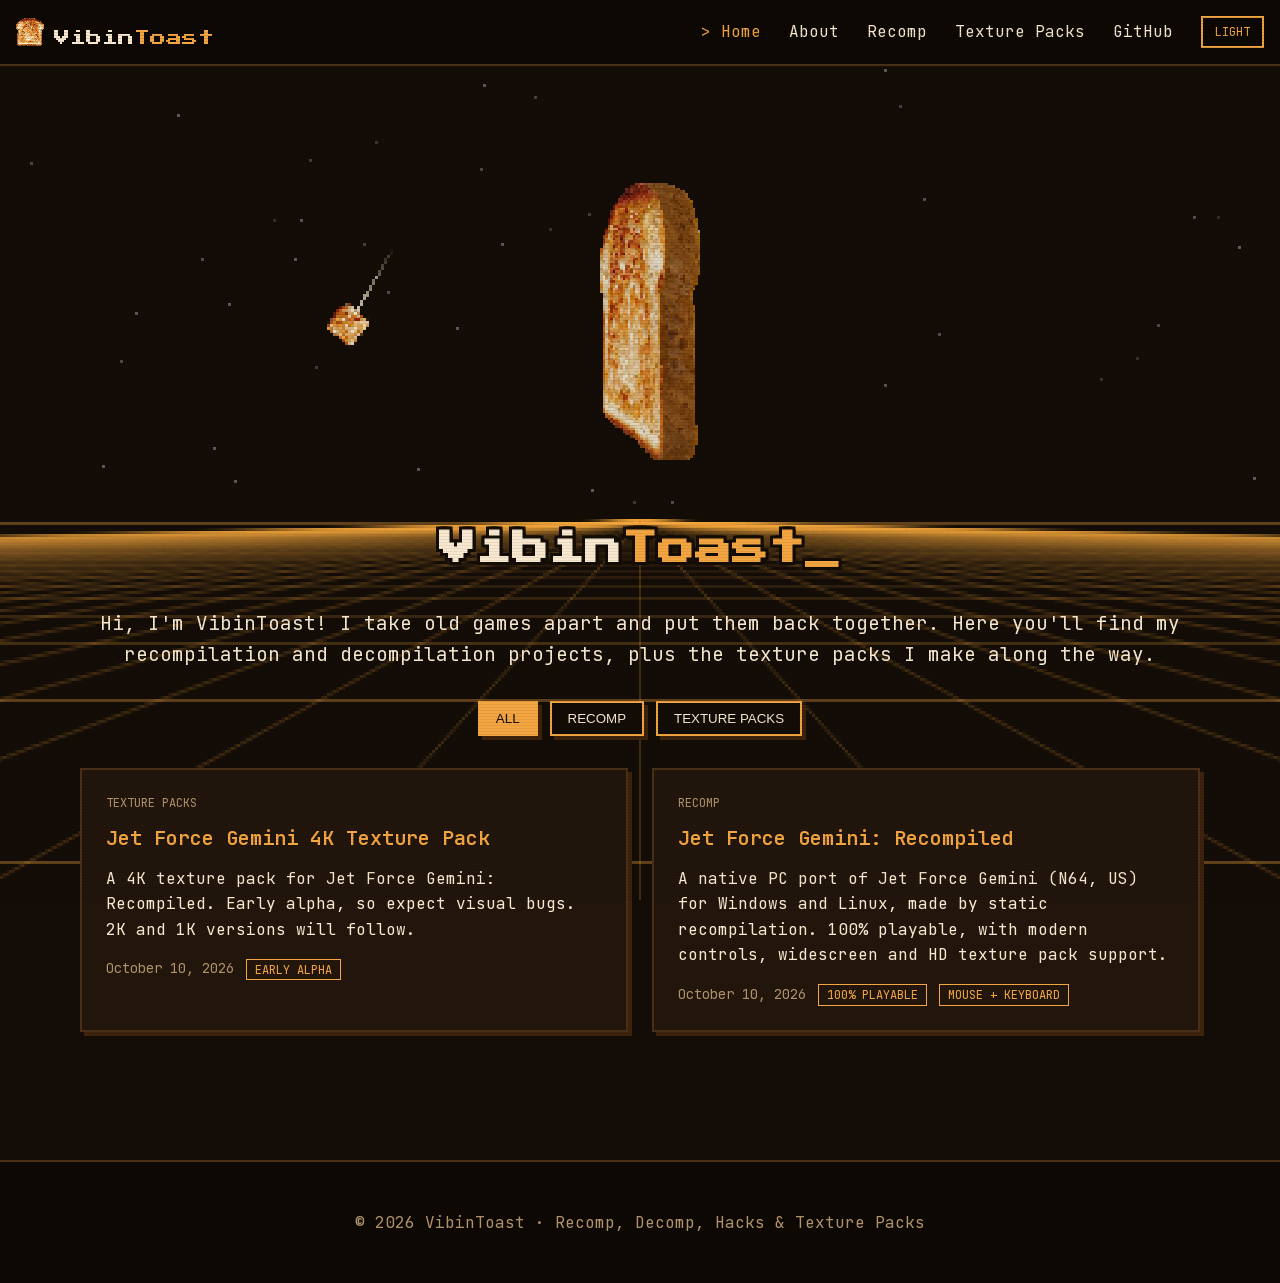
==== commit 2656baa1: "fixed broken markdown link. Updated jfg-4k - 17c4f36 VibinToast/toast-nextjs@17c4f36db3cf9c6a75b4d91" ====
--- a/index.html
+++ b/index.html
@@ -1,6 +1,6 @@
-<!DOCTYPE html><!--Qwy9sbRd_yp_owKp5oT9A--><html lang="en" class="__variable_571da3 __variable_ee06cb"><head><meta charSet="utf-8"/><meta name="viewport" content="width=device-width, initial-scale=1"/><link rel="preload" href="/_next/static/media/558ca1a6aa3cb55e-s.p.woff2" as="font" crossorigin="" type="font/woff2"/><link rel="preload" href="/_next/static/media/db234bd00cda6a96-s.p.woff2" as="font" crossorigin="" type="font/woff2"/><link rel="preload" as="image" href="/toast.png"/><link rel="stylesheet" href="/_next/static/css/8c8fd3aae0aa6baf.css" data-precedence="next"/><link rel="preload" as="script" fetchPriority="low" href="/_next/static/chunks/webpack-f668e16f4b9de8b4.js"/><script src="/_next/static/chunks/4bd1b696-c023c6e3521b1417.js" async=""></script><script src="/_next/static/chunks/255-9acdc15b78d766e6.js" async=""></script><script src="/_next/static/chunks/main-app-4c1c8db595376ac7.js" async=""></script><script src="/_next/static/chunks/619-ba102abea3e3d0e4.js" async=""></script><script src="/_next/static/chunks/app/layout-0e419e8a4fcc93de.js" async=""></script><script src="/_next/static/chunks/app/not-found-97f6faa21d4b775e.js" async=""></script><script src="/_next/static/chunks/app/page-75f6de0842d2b8ab.js" async=""></script><meta name="next-size-adjust" content=""/><title>VibinToast - Recomp, Decomp, Hacks &amp; Texture Packs</title><meta name="description" content="Recomp, Decomp, Hacks &amp; Texture Packs"/><link rel="icon" href="/toast.png"/><script src="/_next/static/chunks/polyfills-42372ed130431b0a.js" noModule=""></script></head><body><div hidden=""><!--$--><!--/$--></div><style>
+<!DOCTYPE html><!--yNZitRoTue0kfO_hlF7_r--><html lang="en" class="__variable_571da3 __variable_ee06cb"><head><meta charSet="utf-8"/><meta name="viewport" content="width=device-width, initial-scale=1"/><link rel="preload" href="/_next/static/media/558ca1a6aa3cb55e-s.p.woff2" as="font" crossorigin="" type="font/woff2"/><link rel="preload" href="/_next/static/media/db234bd00cda6a96-s.p.woff2" as="font" crossorigin="" type="font/woff2"/><link rel="preload" as="image" href="/toast.png"/><link rel="stylesheet" href="/_next/static/css/8c8fd3aae0aa6baf.css" data-precedence="next"/><link rel="preload" as="script" fetchPriority="low" href="/_next/static/chunks/webpack-f668e16f4b9de8b4.js"/><script src="/_next/static/chunks/4bd1b696-c023c6e3521b1417.js" async=""></script><script src="/_next/static/chunks/255-9acdc15b78d766e6.js" async=""></script><script src="/_next/static/chunks/main-app-4c1c8db595376ac7.js" async=""></script><script src="/_next/static/chunks/619-ba102abea3e3d0e4.js" async=""></script><script src="/_next/static/chunks/app/layout-0e419e8a4fcc93de.js" async=""></script><script src="/_next/static/chunks/app/not-found-97f6faa21d4b775e.js" async=""></script><script src="/_next/static/chunks/app/page-75f6de0842d2b8ab.js" async=""></script><meta name="next-size-adjust" content=""/><title>VibinToast - Recomp, Decomp, Hacks &amp; Texture Packs</title><meta name="description" content="Recomp, Decomp, Hacks &amp; Texture Packs"/><link rel="icon" href="/toast.png"/><script src="/_next/static/chunks/polyfills-42372ed130431b0a.js" noModule=""></script></head><body><div hidden=""><!--$--><!--/$--></div><style>
           html, body { min-height: 100%; }
           .page-shell { position: relative; z-index: 1; display: flex; flex-direction: column; min-height: 100vh; }
           .page-main { flex: 1 0 auto; }
           footer { flex-shrink: 0; }
-        </style><canvas id="retro-bg" aria-hidden="true" style="position:fixed;inset:0;width:100%;height:100%;z-index:0;image-rendering:pixelated;pointer-events:none"></canvas><div class="page-shell"><nav class="site-nav"><div class="nav-inner"><a class="brand" href="/"><img src="/toast.png" alt="" class="brand-icon"/><span class="brand-text"><span class="name-vibin">Vibin</span><span class="name-toast">Toast</span></span></a><div class="nav-links"><a class="nav-link active" href="/">Home</a><a class="nav-link" href="/about">About</a><a class="nav-link" href="/#recomp">Recomp</a><a class="nav-link" href="/#textures">Texture Packs</a><a href="https://github.com/VibinToast" class="nav-link" target="_blank" rel="noreferrer">GitHub</a><button class="theme-toggle" aria-label="Toggle light/dark theme"><span class="dark-mode-only">LIGHT</span><span class="light-mode-only">DARK</span></button></div><button class="menu-button" aria-label="Menu">☰</button></div><div id="mobile-menu" class="mobile-menu hidden"><a class="nav-link active" href="/">Home</a><a class="nav-link" href="/about">About</a><a class="nav-link" href="/#recomp">Recomp</a><a class="nav-link" href="/#textures">Texture Packs</a><a href="https://github.com/VibinToast" class="nav-link" target="_blank" rel="noreferrer">GitHub</a></div></nav><main class="page-main"><section class="section wide hero fade-in"><canvas class="toast-avatar" style="image-rendering:pixelated" aria-label="Spinning 3D toast"></canvas><h1 class="cursor"><span class="name-vibin">Vibin</span><span class="name-toast">Toast</span></h1><p class="lead">Hi, I&#x27;m VibinToast! I take old games apart and put them back together. Here you&#x27;ll find my recompilation and decompilation projects, plus the texture packs I make along the way.</p><div class="filters"><button type="button" class="filter-button active">All</button><button type="button" class="filter-button">Recomp</button><button type="button" class="filter-button">Texture Packs</button></div><div id="projects-list" class="grid"><a class="card clickable fade-in" data-category="textures" href="/projects/jfg-4k"><p class="card-category">Texture Packs</p><h2 class="card-title">Jet Force Gemini 4K Texture Pack</h2><p class="card-text">A 4K texture pack for Jet Force Gemini: Recompiled. Early alpha, so expect visual bugs. 2K and 1K versions will follow.</p><p class="card-meta">October 10, 2026<span class="tag">Early alpha</span></p></a><a class="card clickable fade-in" data-category="recomp" href="/projects/jfg-recomp"><p class="card-category">Recomp</p><h2 class="card-title">Jet Force Gemini: Recompiled</h2><p class="card-text">A native PC port of Jet Force Gemini (N64, US) for Windows and Linux, made by static recompilation. 100% playable, with modern controls, widescreen and HD texture pack support.</p><p class="card-meta">October 10, 2026<span class="tag">100% playable</span><span class="tag">Mouse + keyboard</span></p></a></div></section><!--$--><!--/$--></main><footer class="site-footer"><p>© <!-- -->2026<!-- --> <!-- -->VibinToast<!-- --> · <!-- -->Recomp, Decomp, Hacks &amp; Texture Packs</p></footer></div><script src="/_next/static/chunks/webpack-f668e16f4b9de8b4.js" id="_R_" async=""></script><script>(self.__next_f=self.__next_f||[]).push([0])</script><script>self.__next_f.push([1,"1:\"$Sreact.fragment\"\n2:I[9568,[\"619\",\"static/chunks/619-ba102abea3e3d0e4.js\",\"177\",\"static/chunks/app/layout-0e419e8a4fcc93de.js\"],\"Providers\"]\n3:I[21,[\"619\",\"static/chunks/619-ba102abea3e3d0e4.js\",\"177\",\"static/chunks/app/layout-0e419e8a4fcc93de.js\"],\"Nav\"]\n4:I[9766,[],\"\"]\n5:I[8924,[],\"\"]\n6:I[2619,[\"619\",\"static/chunks/619-ba102abea3e3d0e4.js\",\"345\",\"static/chunks/app/not-found-97f6faa21d4b775e.js\"],\"\"]\n7:I[1258,[\"619\",\"static/chunks/619-ba102abea3e3d0e4.js\",\"974\",\"static/chunks/app/page-75f6de0842d2b8ab.js\"],\"Toast3D\"]\n8:I[5863,[\"619\",\"static/chunks/619-ba102abea3e3d0e4.js\",\"974\",\"static/chunks/app/page-75f6de0842d2b8ab.js\"],\"Filters\"]\n9:I[4537,[\"619\",\"static/chunks/619-ba102abea3e3d0e4.js\",\"974\",\"static/chunks/app/page-75f6de0842d2b8ab.js\"],\"ProjectGrid\"]\ne:I[7150,[],\"\"]\n:HL[\"/_next/static/media/558ca1a6aa3cb55e-s.p.woff2\",\"font\",{\"crossOrigin\":\"\",\"type\":\"font/woff2\"}]\n:HL[\"/_next/static/media/db234bd00cda6a96-s.p.woff2\",\"font\",{\"crossOrigin\":\"\",\"type\":\"font/woff2\"}]\n:HL[\"/_next/static/css/8c8fd3aae0aa6baf.css\",\"style\"]\na:Tb61,"])</script><script>self.__next_f.push([1,"\nA HD texture pack for [Jet Force Gemini: Recompiled](/projects/jfg-recomp) using Real-ESRGAN for upscaling.\n\nPlease refer to [Texture Pack Doc](https://github.com/VibinToast/JetForceGemini-Recomp/blob/main/docs/TEXTURE_PACKS.md) to get started creating your own.\n\n## Original vs HD\n\nDrag the slider across each picture to compare the original textures with the HD pack. Use the Fullscreen button for a closer look; the arrows there step through the pictures.\n\n\u003cCompare hd=\"/textures/jungle-HD.png\" og=\"/textures/jungle-OG.png\" caption=\"Jungle\" alt=\"Jungle\" /\u003e\n\n\u003cCompare hd=\"/textures/tunnel-HD.png\" og=\"/textures/tunnel-OG.png\" caption=\"Tunnel\" alt=\"Tunnel\" /\u003e\n\n\u003cCompare hd=\"/textures/waterruin-HD.png\" og=\"/textures/waterruin-OG.png\" caption=\"Water ruin\" alt=\"Water ruin\" /\u003e\n\n\u003cCompare hd=\"/textures/underwater-HD.png\" og=\"/textures/underwater-OG.png\" caption=\"Underwater\" alt=\"Underwater\" /\u003e\n\n\u003cCompare hd=\"/textures/mines-HD.png\" og=\"/textures/mines-OG.png\" caption=\"Mines\" alt=\"Mines\" /\u003e\n\n\u003cCompare hd=\"/textures/cargo-HD.png\" og=\"/textures/cargo-OG.png\" caption=\"Cargo\" alt=\"Cargo\" /\u003e\n\n\u003cCompare hd=\"/textures/dog_HD.png\" og=\"/textures/dog_OG.png\" caption=\"Dog\" alt=\"Dog\" /\u003e\n\n\u003cCompare hd=\"/textures/inside-HD.png\" og=\"/textures/inside-OG.png\" caption=\"Inside\" alt=\"Inside\" /\u003e\n\n\u003cCompare hd=\"/textures/mizar-HD.png\" og=\"/textures/mizar-OG.png\" caption=\"Mizar\" alt=\"Mizar\" /\u003e\n\n\u003cCompare hd=\"/textures/beforemizar-HD.png\" og=\"/textures/beforemizar-OG.png\" caption=\"Before Mizar\" alt=\"Before Mizar\" /\u003e\n\n\u003cCompare hd=\"/textures/ants-HD.png\" og=\"/textures/ants-OG.png\" caption=\"Ants\" alt=\"Ants\" /\u003e\n\n\u003cCompare hd=\"/textures/dogchasm-HD.png\" og=\"/textures/dogchasm-OG.png\" caption=\"Dog chasm\" alt=\"Dog chasm\" /\u003e\n\n\u003cCompare hd=\"/textures/hideout-HD.png\" og=\"/textures/hideout-OG.png\" caption=\"Hideout\" alt=\"Hideout\" /\u003e\n\n\u003cCompare hd=\"/textures/ship-HD.png\" og=\"/textures/ship-OG.png\" caption=\"Ship\" alt=\"Ship\" /\u003e\n\n\u003cCompare hd=\"/textures/vela_pyramid-HD.png\" og=\"/textures/vela_pyramid-OG.png\" caption=\"Vela pyramid\" alt=\"Vela pyramid\" /\u003e\n\n\u003cCompare hd=\"/textures/waterfall-HD.png\" og=\"/textures/waterfall-OG.png\" caption=\"Waterfall\" alt=\"Waterfall\" /\u003e\n\n## Download\n\n- [4K HD Texture Pack](https://mega.nz/file/p3Qj1ZhA#WBZlIXET2JZwjXtmQi84StsxT0M5Nk3a04e6MBj3_Kw) (zip, 4.4 GB)\n\n- [2K HD Texture Pack](https://github.com/VibinToast/JetForceGemini-HD_TexturePack/releases/download/v1.0.0.0/2K-Toasty-HD.rtz) (rtz, 1.0 GB)\n\n- [1K HD Texture Pack]https://github.com/VibinToast/JetForceGemini-HD_TexturePack/releases/download/v1.0.0.0/1K-Toasty-HD.rtz) (rtz, 250 MB) (Recommended for most!)\n\nThis is the 4K pack. 2K and 1K versions will come later.\n\n## Install\n\nUnzip the pack into the folder that holds the game's executable, so it ends up looking like this:\n\n```\ntexture_packs\\texture_name.rtz\n```\n\n## Early Alpha\n\nThis is an early alpha, so expect visual bugs:\n\n- Fonts\n- Scrolling textures\n- Noticeable seams\n- Warped textures\n"])</script><script>self.__next_f.push([1,"b:T8b7,"])</script><script>self.__next_f.push([1,"\nA native PC port of Jet Force Gemini (N64, US) for Windows and Linux, made by static recompilation. There is no emulator: the game's code is translated from your ROM and compiled for your PC. The game is 100% playable.\n\n## Downloads\n\nBinaries: [Latest JFG portable Build](https://github.com/VibinToast/JetForceGemini-Recomp/releases/latest)\n\nSource: [Source code and build instructions on GitHub](https://github.com/VibinToast/JetForceGemini-Recomp)\n\n## What You Need\n\nNo game code or assets are included, so you need your own Jet Force Gemini US ROM in `.z64` format.\n\n- Windows 10/11 with a Direct3D 12 GPU, or Linux with a Vulkan GPU\n- The ROM saved as `baserom.us.z64` in the project folder\n\n```\n# Windows\nbuild_windows.bat\nrun_windows.bat\n\n# Linux\n./build_linux.sh \u0026\u0026 ./run_linux.sh\n```\n\nThe first build takes 10-40 minutes. The [README](https://github.com/VibinToast/JFG_Recomp#build-and-run) lists the tools to install first.\n\n## Features\n\n- Dual-stick and mouse-and-keyboard controls, with over-the-shoulder aiming and rebindable buttons\n- Profiles: Default (the original game), Modern, Modern and Balanced, Extreme, and your own\n- Widescreen, ambient occlusion, bloom and longer draw distance\n- HD texture packs, switched in-game, plus texture dumping\n- Skippable cutscenes, and adjustable damage, movement and weapon stats\n- A tools toolbar with cheats, level warp and an items editor\n- A fly camera for screenshots\n\n## How It Works\n\nThe port uses [N64Recomp](https://github.com/N64Recomp/N64Recomp) to translate the game's code, [N64ModernRuntime](https://github.com/N64Recomp/N64ModernRuntime) in place of the N64 operating system, and [RT64](https://github.com/rt64/rt64) for rendering. It is built on [cyscott/dkr-recomp](https://github.com/cyscott/dkr-recomp).\n\n## Credits\n\n- The Jet Force Gemini decompilation project\n- cyscott/dkr-recomp and the Diddy Kong Racing decompilation\n- N64Recomp, N64ModernRuntime, RT64 and their contributors\n\n\u003cp class=\"muted\"\u003eThis project was built with heavy help from AI (Claude), under the direction of the project owner. Jet Force Gemini and its logos belong to their rights holders; this project is not affiliated with or endorsed by them. The code is licensed under GPL v3.\u003c/p\u003e\n"])</script><script>self.__next_f.push([1,"0:{\"P\":null,\"b\":\"Qwy9sbRd_yp_owKp5oT9A\",\"p\":\"\",\"c\":[\"\",\"\"],\"i\":false,\"f\":[[[\"\",{\"children\":[\"__PAGE__\",{}]},\"$undefined\",\"$undefined\",true],[\"\",[\"$\",\"$1\",\"c\",{\"children\":[[[\"$\",\"link\",\"0\",{\"rel\":\"stylesheet\",\"href\":\"/_next/static/css/8c8fd3aae0aa6baf.css\",\"precedence\":\"next\",\"crossOrigin\":\"$undefined\",\"nonce\":\"$undefined\"}]],[\"$\",\"html\",null,{\"lang\":\"en\",\"className\":\"__variable_571da3 __variable_ee06cb\",\"suppressHydrationWarning\":true,\"children\":[\"$\",\"body\",null,{\"children\":[[\"$\",\"style\",null,{\"children\":\"\\n          html, body { min-height: 100%; }\\n          .page-shell { position: relative; z-index: 1; display: flex; flex-direction: column; min-height: 100vh; }\\n          .page-main { flex: 1 0 auto; }\\n          footer { flex-shrink: 0; }\\n        \"}],[\"$\",\"$L2\",null,{\"children\":[\"$\",\"div\",null,{\"className\":\"page-shell\",\"children\":[[\"$\",\"$L3\",null,{\"usedCategories\":[\"recomp\",\"textures\"]}],[\"$\",\"main\",null,{\"className\":\"page-main\",\"children\":[\"$\",\"$L4\",null,{\"parallelRouterKey\":\"children\",\"error\":\"$undefined\",\"errorStyles\":\"$undefined\",\"errorScripts\":\"$undefined\",\"template\":[\"$\",\"$L5\",null,{}],\"templateStyles\":\"$undefined\",\"templateScripts\":\"$undefined\",\"notFound\":[[\"$\",\"section\",null,{\"className\":\"section narrow fade-in\",\"children\":[[\"$\",\"h1\",null,{\"children\":\"404\"}],[\"$\",\"p\",null,{\"className\":\"muted\",\"children\":\"That page doesn't exist.\"}],[\"$\",\"p\",null,{\"children\":[\"$\",\"$L6\",null,{\"href\":\"/\",\"children\":\"Back to the front page\"}]}]]}],[]],\"forbidden\":\"$undefined\",\"unauthorized\":\"$undefined\"}]}],[\"$\",\"footer\",null,{\"className\":\"site-footer\",\"children\":[\"$\",\"p\",null,{\"children\":[\"© \",2026,\" \",\"VibinToast\",\" · \",\"Recomp, Decomp, Hacks \u0026 Texture Packs\"]}]}]]}]}]]}]}]]}],{\"children\":[\"__PAGE__\",[\"$\",\"$1\",\"c\",{\"children\":[[\"$\",\"section\",null,{\"className\":\"section wide hero fade-in\",\"children\":[[\"$\",\"$L7\",null,{}],[\"$\",\"h1\",null,{\"className\":\"cursor\",\"children\":[[\"$\",\"span\",null,{\"className\":\"name-vibin\",\"children\":\"Vibin\"}],[\"$\",\"span\",null,{\"className\":\"name-toast\",\"children\":\"Toast\"}]]}],[\"$\",\"p\",null,{\"className\":\"lead\",\"children\":\"Hi, I'm VibinToast! I take old games apart and put them back together. Here you'll find my recompilation and decompilation projects, plus the texture packs I make along the way.\"}],[\"$\",\"$L8\",null,{\"usedCategories\":[\"recomp\",\"textures\"]}],[\"$\",\"$L9\",null,{\"projects\":[{\"slug\":\"jfg-4k\",\"title\":\"Jet Force Gemini 4K Texture Pack\",\"excerpt\":\"A 4K texture pack for Jet Force Gemini: Recompiled. Early alpha, so expect visual bugs. 2K and 1K versions will follow.\",\"category\":\"textures\",\"date\":\"2026-10-10\",\"tags\":[\"Early alpha\"],\"content\":\"$a\"},{\"slug\":\"jfg-recomp\",\"title\":\"Jet Force Gemini: Recompiled\",\"excerpt\":\"A native PC port of Jet Force Gemini (N64, US) for Windows and Linux, made by static recompilation. 100% playable, with modern controls, widescreen and HD texture pack support.\",\"category\":\"recomp\",\"date\":\"2026-10-10\",\"tags\":[\"100% playable\",\"Mouse + keyboard\"],\"content\":\"$b\"}]}]]}],null,\"$Lc\"]}],{},null,false]},null,false],\"$Ld\",false]],\"m\":\"$undefined\",\"G\":[\"$e\",[]],\"s\":false,\"S\":true}\n"])</script><script>self.__next_f.push([1,"f:I[4431,[],\"OutletBoundary\"]\n11:I[5278,[],\"AsyncMetadataOutlet\"]\n13:I[4431,[],\"ViewportBoundary\"]\n15:I[4431,[],\"MetadataBoundary\"]\n16:\"$Sreact.suspense\"\nc:[\"$\",\"$Lf\",null,{\"children\":[\"$L10\",[\"$\",\"$L11\",null,{\"promise\":\"$@12\"}]]}]\nd:[\"$\",\"$1\",\"h\",{\"children\":[null,[[\"$\",\"$L13\",null,{\"children\":\"$L14\"}],[\"$\",\"meta\",null,{\"name\":\"next-size-adjust\",\"content\":\"\"}]],[\"$\",\"$L15\",null,{\"children\":[\"$\",\"div\",null,{\"hidden\":true,\"children\":[\"$\",\"$16\",null,{\"fallback\":null,\"children\":\"$L17\"}]}]}]]}]\n"])</script><script>self.__next_f.push([1,"14:[[\"$\",\"meta\",\"0\",{\"charSet\":\"utf-8\"}],[\"$\",\"meta\",\"1\",{\"name\":\"viewport\",\"content\":\"width=device-width, initial-scale=1\"}]]\n10:null\n"])</script><script>self.__next_f.push([1,"18:I[622,[],\"IconMark\"]\n12:{\"metadata\":[[\"$\",\"title\",\"0\",{\"children\":\"VibinToast - Recomp, Decomp, Hacks \u0026 Texture Packs\"}],[\"$\",\"meta\",\"1\",{\"name\":\"description\",\"content\":\"Recomp, Decomp, Hacks \u0026 Texture Packs\"}],[\"$\",\"link\",\"2\",{\"rel\":\"icon\",\"href\":\"/toast.png\"}],[\"$\",\"$L18\",\"3\",{}]],\"error\":null,\"digest\":\"$undefined\"}\n"])</script><script>self.__next_f.push([1,"17:\"$12:metadata\"\n"])</script></body></html>+        </style><canvas id="retro-bg" aria-hidden="true" style="position:fixed;inset:0;width:100%;height:100%;z-index:0;image-rendering:pixelated;pointer-events:none"></canvas><div class="page-shell"><nav class="site-nav"><div class="nav-inner"><a class="brand" href="/"><img src="/toast.png" alt="" class="brand-icon"/><span class="brand-text"><span class="name-vibin">Vibin</span><span class="name-toast">Toast</span></span></a><div class="nav-links"><a class="nav-link active" href="/">Home</a><a class="nav-link" href="/about">About</a><a class="nav-link" href="/#recomp">Recomp</a><a class="nav-link" href="/#textures">Texture Packs</a><a href="https://github.com/VibinToast" class="nav-link" target="_blank" rel="noreferrer">GitHub</a><button class="theme-toggle" aria-label="Toggle light/dark theme"><span class="dark-mode-only">LIGHT</span><span class="light-mode-only">DARK</span></button></div><button class="menu-button" aria-label="Menu">☰</button></div><div id="mobile-menu" class="mobile-menu hidden"><a class="nav-link active" href="/">Home</a><a class="nav-link" href="/about">About</a><a class="nav-link" href="/#recomp">Recomp</a><a class="nav-link" href="/#textures">Texture Packs</a><a href="https://github.com/VibinToast" class="nav-link" target="_blank" rel="noreferrer">GitHub</a></div></nav><main class="page-main"><section class="section wide hero fade-in"><canvas class="toast-avatar" style="image-rendering:pixelated" aria-label="Spinning 3D toast"></canvas><h1 class="cursor"><span class="name-vibin">Vibin</span><span class="name-toast">Toast</span></h1><p class="lead">Hi, I&#x27;m VibinToast! I take old games apart and put them back together. Here you&#x27;ll find my recompilation and decompilation projects, plus the texture packs I make along the way.</p><div class="filters"><button type="button" class="filter-button active">All</button><button type="button" class="filter-button">Recomp</button><button type="button" class="filter-button">Texture Packs</button></div><div id="projects-list" class="grid"><a class="card clickable fade-in" data-category="textures" href="/projects/jfg-4k"><p class="card-category">Texture Packs</p><h2 class="card-title">Jet Force Gemini 4K Texture Pack</h2><p class="card-text">A 4K texture pack for Jet Force Gemini: Recompiled. Early alpha, so expect visual bugs. 2K and 1K versions will follow.</p><p class="card-meta">October 10, 2026<span class="tag">Early alpha</span></p></a><a class="card clickable fade-in" data-category="recomp" href="/projects/jfg-recomp"><p class="card-category">Recomp</p><h2 class="card-title">Jet Force Gemini: Recompiled</h2><p class="card-text">A native PC port of Jet Force Gemini (N64, US) for Windows and Linux, made by static recompilation. 100% playable, with modern controls, widescreen and HD texture pack support.</p><p class="card-meta">October 10, 2026<span class="tag">100% playable</span><span class="tag">Mouse + keyboard</span></p></a></div></section><!--$--><!--/$--></main><footer class="site-footer"><p>© <!-- -->2026<!-- --> <!-- -->VibinToast<!-- --> · <!-- -->Recomp, Decomp, Hacks &amp; Texture Packs</p></footer></div><script src="/_next/static/chunks/webpack-f668e16f4b9de8b4.js" id="_R_" async=""></script><script>(self.__next_f=self.__next_f||[]).push([0])</script><script>self.__next_f.push([1,"1:\"$Sreact.fragment\"\n2:I[9568,[\"619\",\"static/chunks/619-ba102abea3e3d0e4.js\",\"177\",\"static/chunks/app/layout-0e419e8a4fcc93de.js\"],\"Providers\"]\n3:I[21,[\"619\",\"static/chunks/619-ba102abea3e3d0e4.js\",\"177\",\"static/chunks/app/layout-0e419e8a4fcc93de.js\"],\"Nav\"]\n4:I[9766,[],\"\"]\n5:I[8924,[],\"\"]\n6:I[2619,[\"619\",\"static/chunks/619-ba102abea3e3d0e4.js\",\"345\",\"static/chunks/app/not-found-97f6faa21d4b775e.js\"],\"\"]\n7:I[1258,[\"619\",\"static/chunks/619-ba102abea3e3d0e4.js\",\"974\",\"static/chunks/app/page-75f6de0842d2b8ab.js\"],\"Toast3D\"]\n8:I[5863,[\"619\",\"static/chunks/619-ba102abea3e3d0e4.js\",\"974\",\"static/chunks/app/page-75f6de0842d2b8ab.js\"],\"Filters\"]\n9:I[4537,[\"619\",\"static/chunks/619-ba102abea3e3d0e4.js\",\"974\",\"static/chunks/app/page-75f6de0842d2b8ab.js\"],\"ProjectGrid\"]\ne:I[7150,[],\"\"]\n:HL[\"/_next/static/media/558ca1a6aa3cb55e-s.p.woff2\",\"font\",{\"crossOrigin\":\"\",\"type\":\"font/woff2\"}]\n:HL[\"/_next/static/media/db234bd00cda6a96-s.p.woff2\",\"font\",{\"crossOrigin\":\"\",\"type\":\"font/woff2\"}]\n:HL[\"/_next/static/css/8c8fd3aae0aa6baf.css\",\"style\"]\na:Tb68,"])</script><script>self.__next_f.push([1,"\nA HD texture pack for [Jet Force Gemini: Recompiled](/projects/jfg-recomp) using Real-ESRGAN for upscaling.\n\nPlease refer to [Texture Pack Doc](https://github.com/VibinToast/JetForceGemini-Recomp/blob/main/docs/TEXTURE_PACKS.md) to get started creating your own.\n\n## Original vs HD\n\nDrag the slider across each picture to compare the original textures with the HD pack. Use the Fullscreen button for a closer look; the arrows there step through the pictures.\n\n\u003cCompare hd=\"/textures/jungle-HD.png\" og=\"/textures/jungle-OG.png\" caption=\"Jungle\" alt=\"Jungle\" /\u003e\n\n\u003cCompare hd=\"/textures/tunnel-HD.png\" og=\"/textures/tunnel-OG.png\" caption=\"Tunnel\" alt=\"Tunnel\" /\u003e\n\n\u003cCompare hd=\"/textures/waterruin-HD.png\" og=\"/textures/waterruin-OG.png\" caption=\"Water ruin\" alt=\"Water ruin\" /\u003e\n\n\u003cCompare hd=\"/textures/underwater-HD.png\" og=\"/textures/underwater-OG.png\" caption=\"Underwater\" alt=\"Underwater\" /\u003e\n\n\u003cCompare hd=\"/textures/mines-HD.png\" og=\"/textures/mines-OG.png\" caption=\"Mines\" alt=\"Mines\" /\u003e\n\n\u003cCompare hd=\"/textures/cargo-HD.png\" og=\"/textures/cargo-OG.png\" caption=\"Cargo\" alt=\"Cargo\" /\u003e\n\n\u003cCompare hd=\"/textures/dog_HD.png\" og=\"/textures/dog_OG.png\" caption=\"Dog\" alt=\"Dog\" /\u003e\n\n\u003cCompare hd=\"/textures/inside-HD.png\" og=\"/textures/inside-OG.png\" caption=\"Inside\" alt=\"Inside\" /\u003e\n\n\u003cCompare hd=\"/textures/mizar-HD.png\" og=\"/textures/mizar-OG.png\" caption=\"Mizar\" alt=\"Mizar\" /\u003e\n\n\u003cCompare hd=\"/textures/beforemizar-HD.png\" og=\"/textures/beforemizar-OG.png\" caption=\"Before Mizar\" alt=\"Before Mizar\" /\u003e\n\n\u003cCompare hd=\"/textures/ants-HD.png\" og=\"/textures/ants-OG.png\" caption=\"Ants\" alt=\"Ants\" /\u003e\n\n\u003cCompare hd=\"/textures/dogchasm-HD.png\" og=\"/textures/dogchasm-OG.png\" caption=\"Dog chasm\" alt=\"Dog chasm\" /\u003e\n\n\u003cCompare hd=\"/textures/hideout-HD.png\" og=\"/textures/hideout-OG.png\" caption=\"Hideout\" alt=\"Hideout\" /\u003e\n\n\u003cCompare hd=\"/textures/ship-HD.png\" og=\"/textures/ship-OG.png\" caption=\"Ship\" alt=\"Ship\" /\u003e\n\n\u003cCompare hd=\"/textures/vela_pyramid-HD.png\" og=\"/textures/vela_pyramid-OG.png\" caption=\"Vela pyramid\" alt=\"Vela pyramid\" /\u003e\n\n\u003cCompare hd=\"/textures/waterfall-HD.png\" og=\"/textures/waterfall-OG.png\" caption=\"Waterfall\" alt=\"Waterfall\" /\u003e\n\n## Download\n\n- [4K HD Texture Pack (OLD)](https://mega.nz/file/p3Qj1ZhA#WBZlIXET2JZwjXtmQi84StsxT0M5Nk3a04e6MBj3_Kw) (zip, 4.4 GB)\n\n- [2K HD Texture Pack](https://github.com/VibinToast/JetForceGemini-HD_TexturePack/releases/download/v1.0.0.0/2K-Toasty-HD.rtz) (rtz, 1.0 GB)\n\n- [1K HD Texture Pack](https://github.com/VibinToast/JetForceGemini-HD_TexturePack/releases/download/v1.0.0.0/1K-Toasty-HD.rtz) (rtz, 250 MB) (Recommended for most!)\n\nThis is the 4K pack. 2K and 1K versions will come later.\n\n## Install\n\nUnzip the pack into the folder that holds the game's executable, so it ends up looking like this:\n\n```\ntexture_packs\\texture_name.rtz\n```\n\n## Early Alpha\n\nThis is an early alpha, so expect visual bugs:\n\n- Fonts\n- Scrolling textures\n- Noticeable seams\n- Warped textures\n"])</script><script>self.__next_f.push([1,"b:T8b7,"])</script><script>self.__next_f.push([1,"\nA native PC port of Jet Force Gemini (N64, US) for Windows and Linux, made by static recompilation. There is no emulator: the game's code is translated from your ROM and compiled for your PC. The game is 100% playable.\n\n## Downloads\n\nBinaries: [Latest JFG portable Build](https://github.com/VibinToast/JetForceGemini-Recomp/releases/latest)\n\nSource: [Source code and build instructions on GitHub](https://github.com/VibinToast/JetForceGemini-Recomp)\n\n## What You Need\n\nNo game code or assets are included, so you need your own Jet Force Gemini US ROM in `.z64` format.\n\n- Windows 10/11 with a Direct3D 12 GPU, or Linux with a Vulkan GPU\n- The ROM saved as `baserom.us.z64` in the project folder\n\n```\n# Windows\nbuild_windows.bat\nrun_windows.bat\n\n# Linux\n./build_linux.sh \u0026\u0026 ./run_linux.sh\n```\n\nThe first build takes 10-40 minutes. The [README](https://github.com/VibinToast/JFG_Recomp#build-and-run) lists the tools to install first.\n\n## Features\n\n- Dual-stick and mouse-and-keyboard controls, with over-the-shoulder aiming and rebindable buttons\n- Profiles: Default (the original game), Modern, Modern and Balanced, Extreme, and your own\n- Widescreen, ambient occlusion, bloom and longer draw distance\n- HD texture packs, switched in-game, plus texture dumping\n- Skippable cutscenes, and adjustable damage, movement and weapon stats\n- A tools toolbar with cheats, level warp and an items editor\n- A fly camera for screenshots\n\n## How It Works\n\nThe port uses [N64Recomp](https://github.com/N64Recomp/N64Recomp) to translate the game's code, [N64ModernRuntime](https://github.com/N64Recomp/N64ModernRuntime) in place of the N64 operating system, and [RT64](https://github.com/rt64/rt64) for rendering. It is built on [cyscott/dkr-recomp](https://github.com/cyscott/dkr-recomp).\n\n## Credits\n\n- The Jet Force Gemini decompilation project\n- cyscott/dkr-recomp and the Diddy Kong Racing decompilation\n- N64Recomp, N64ModernRuntime, RT64 and their contributors\n\n\u003cp class=\"muted\"\u003eThis project was built with heavy help from AI (Claude), under the direction of the project owner. Jet Force Gemini and its logos belong to their rights holders; this project is not affiliated with or endorsed by them. The code is licensed under GPL v3.\u003c/p\u003e\n"])</script><script>self.__next_f.push([1,"0:{\"P\":null,\"b\":\"yNZitRoTue0kfO-hlF7_r\",\"p\":\"\",\"c\":[\"\",\"\"],\"i\":false,\"f\":[[[\"\",{\"children\":[\"__PAGE__\",{}]},\"$undefined\",\"$undefined\",true],[\"\",[\"$\",\"$1\",\"c\",{\"children\":[[[\"$\",\"link\",\"0\",{\"rel\":\"stylesheet\",\"href\":\"/_next/static/css/8c8fd3aae0aa6baf.css\",\"precedence\":\"next\",\"crossOrigin\":\"$undefined\",\"nonce\":\"$undefined\"}]],[\"$\",\"html\",null,{\"lang\":\"en\",\"className\":\"__variable_571da3 __variable_ee06cb\",\"suppressHydrationWarning\":true,\"children\":[\"$\",\"body\",null,{\"children\":[[\"$\",\"style\",null,{\"children\":\"\\n          html, body { min-height: 100%; }\\n          .page-shell { position: relative; z-index: 1; display: flex; flex-direction: column; min-height: 100vh; }\\n          .page-main { flex: 1 0 auto; }\\n          footer { flex-shrink: 0; }\\n        \"}],[\"$\",\"$L2\",null,{\"children\":[\"$\",\"div\",null,{\"className\":\"page-shell\",\"children\":[[\"$\",\"$L3\",null,{\"usedCategories\":[\"recomp\",\"textures\"]}],[\"$\",\"main\",null,{\"className\":\"page-main\",\"children\":[\"$\",\"$L4\",null,{\"parallelRouterKey\":\"children\",\"error\":\"$undefined\",\"errorStyles\":\"$undefined\",\"errorScripts\":\"$undefined\",\"template\":[\"$\",\"$L5\",null,{}],\"templateStyles\":\"$undefined\",\"templateScripts\":\"$undefined\",\"notFound\":[[\"$\",\"section\",null,{\"className\":\"section narrow fade-in\",\"children\":[[\"$\",\"h1\",null,{\"children\":\"404\"}],[\"$\",\"p\",null,{\"className\":\"muted\",\"children\":\"That page doesn't exist.\"}],[\"$\",\"p\",null,{\"children\":[\"$\",\"$L6\",null,{\"href\":\"/\",\"children\":\"Back to the front page\"}]}]]}],[]],\"forbidden\":\"$undefined\",\"unauthorized\":\"$undefined\"}]}],[\"$\",\"footer\",null,{\"className\":\"site-footer\",\"children\":[\"$\",\"p\",null,{\"children\":[\"© \",2026,\" \",\"VibinToast\",\" · \",\"Recomp, Decomp, Hacks \u0026 Texture Packs\"]}]}]]}]}]]}]}]]}],{\"children\":[\"__PAGE__\",[\"$\",\"$1\",\"c\",{\"children\":[[\"$\",\"section\",null,{\"className\":\"section wide hero fade-in\",\"children\":[[\"$\",\"$L7\",null,{}],[\"$\",\"h1\",null,{\"className\":\"cursor\",\"children\":[[\"$\",\"span\",null,{\"className\":\"name-vibin\",\"children\":\"Vibin\"}],[\"$\",\"span\",null,{\"className\":\"name-toast\",\"children\":\"Toast\"}]]}],[\"$\",\"p\",null,{\"className\":\"lead\",\"children\":\"Hi, I'm VibinToast! I take old games apart and put them back together. Here you'll find my recompilation and decompilation projects, plus the texture packs I make along the way.\"}],[\"$\",\"$L8\",null,{\"usedCategories\":[\"recomp\",\"textures\"]}],[\"$\",\"$L9\",null,{\"projects\":[{\"slug\":\"jfg-4k\",\"title\":\"Jet Force Gemini 4K Texture Pack\",\"excerpt\":\"A 4K texture pack for Jet Force Gemini: Recompiled. Early alpha, so expect visual bugs. 2K and 1K versions will follow.\",\"category\":\"textures\",\"date\":\"2026-10-10\",\"tags\":[\"Early alpha\"],\"content\":\"$a\"},{\"slug\":\"jfg-recomp\",\"title\":\"Jet Force Gemini: Recompiled\",\"excerpt\":\"A native PC port of Jet Force Gemini (N64, US) for Windows and Linux, made by static recompilation. 100% playable, with modern controls, widescreen and HD texture pack support.\",\"category\":\"recomp\",\"date\":\"2026-10-10\",\"tags\":[\"100% playable\",\"Mouse + keyboard\"],\"content\":\"$b\"}]}]]}],null,\"$Lc\"]}],{},null,false]},null,false],\"$Ld\",false]],\"m\":\"$undefined\",\"G\":[\"$e\",[]],\"s\":false,\"S\":true}\n"])</script><script>self.__next_f.push([1,"f:I[4431,[],\"OutletBoundary\"]\n11:I[5278,[],\"AsyncMetadataOutlet\"]\n13:I[4431,[],\"ViewportBoundary\"]\n15:I[4431,[],\"MetadataBoundary\"]\n16:\"$Sreact.suspense\"\nc:[\"$\",\"$Lf\",null,{\"children\":[\"$L10\",[\"$\",\"$L11\",null,{\"promise\":\"$@12\"}]]}]\nd:[\"$\",\"$1\",\"h\",{\"children\":[null,[[\"$\",\"$L13\",null,{\"children\":\"$L14\"}],[\"$\",\"meta\",null,{\"name\":\"next-size-adjust\",\"content\":\"\"}]],[\"$\",\"$L15\",null,{\"children\":[\"$\",\"div\",null,{\"hidden\":true,\"children\":[\"$\",\"$16\",null,{\"fallback\":null,\"children\":\"$L17\"}]}]}]]}]\n"])</script><script>self.__next_f.push([1,"14:[[\"$\",\"meta\",\"0\",{\"charSet\":\"utf-8\"}],[\"$\",\"meta\",\"1\",{\"name\":\"viewport\",\"content\":\"width=device-width, initial-scale=1\"}]]\n10:null\n"])</script><script>self.__next_f.push([1,"18:I[622,[],\"IconMark\"]\n12:{\"metadata\":[[\"$\",\"title\",\"0\",{\"children\":\"VibinToast - Recomp, Decomp, Hacks \u0026 Texture Packs\"}],[\"$\",\"meta\",\"1\",{\"name\":\"description\",\"content\":\"Recomp, Decomp, Hacks \u0026 Texture Packs\"}],[\"$\",\"link\",\"2\",{\"rel\":\"icon\",\"href\":\"/toast.png\"}],[\"$\",\"$L18\",\"3\",{}]],\"error\":null,\"digest\":\"$undefined\"}\n"])</script><script>self.__next_f.push([1,"17:\"$12:metadata\"\n"])</script></body></html>
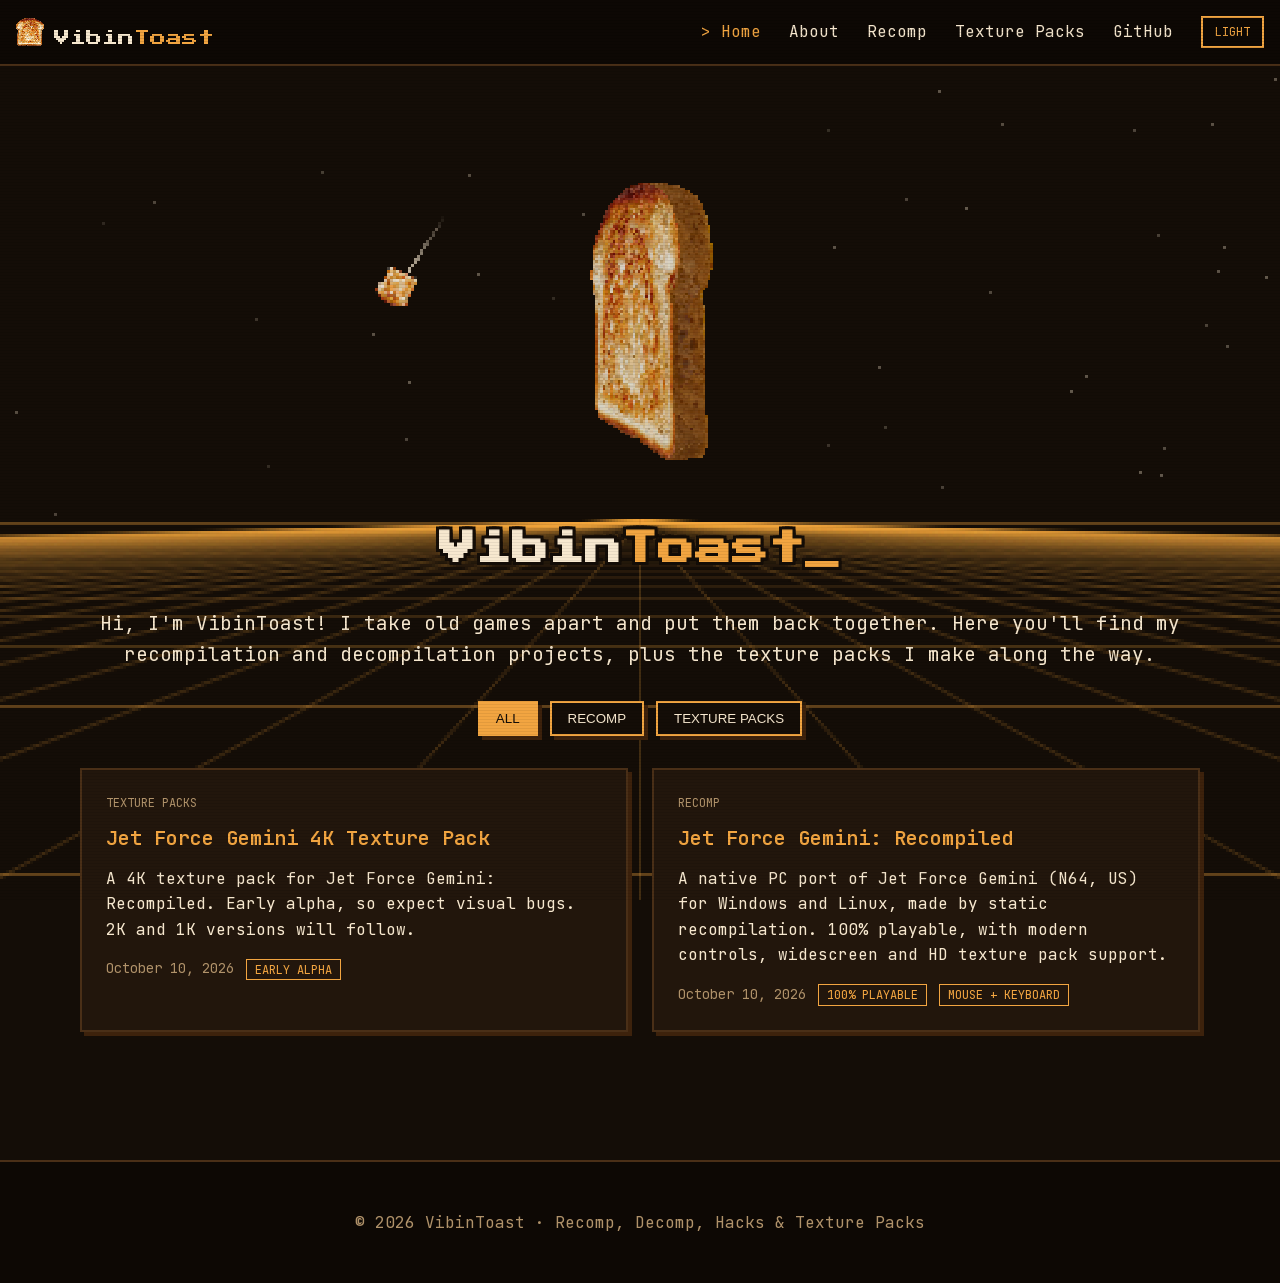
==== commit f7016eba: "Update jfg-4k.mdx - 9f08ca0 VibinToast/toast-nextjs@9f08ca0696597f9be732e8e28825fca3f943b33b" ====
--- a/index.html
+++ b/index.html
@@ -1,6 +1,6 @@
-<!DOCTYPE html><!--yNZitRoTue0kfO_hlF7_r--><html lang="en" class="__variable_571da3 __variable_ee06cb"><head><meta charSet="utf-8"/><meta name="viewport" content="width=device-width, initial-scale=1"/><link rel="preload" href="/_next/static/media/558ca1a6aa3cb55e-s.p.woff2" as="font" crossorigin="" type="font/woff2"/><link rel="preload" href="/_next/static/media/db234bd00cda6a96-s.p.woff2" as="font" crossorigin="" type="font/woff2"/><link rel="preload" as="image" href="/toast.png"/><link rel="stylesheet" href="/_next/static/css/8c8fd3aae0aa6baf.css" data-precedence="next"/><link rel="preload" as="script" fetchPriority="low" href="/_next/static/chunks/webpack-f668e16f4b9de8b4.js"/><script src="/_next/static/chunks/4bd1b696-c023c6e3521b1417.js" async=""></script><script src="/_next/static/chunks/255-9acdc15b78d766e6.js" async=""></script><script src="/_next/static/chunks/main-app-4c1c8db595376ac7.js" async=""></script><script src="/_next/static/chunks/619-ba102abea3e3d0e4.js" async=""></script><script src="/_next/static/chunks/app/layout-0e419e8a4fcc93de.js" async=""></script><script src="/_next/static/chunks/app/not-found-97f6faa21d4b775e.js" async=""></script><script src="/_next/static/chunks/app/page-75f6de0842d2b8ab.js" async=""></script><meta name="next-size-adjust" content=""/><title>VibinToast - Recomp, Decomp, Hacks &amp; Texture Packs</title><meta name="description" content="Recomp, Decomp, Hacks &amp; Texture Packs"/><link rel="icon" href="/toast.png"/><script src="/_next/static/chunks/polyfills-42372ed130431b0a.js" noModule=""></script></head><body><div hidden=""><!--$--><!--/$--></div><style>
+<!DOCTYPE html><!--GzC1wp43EDUzo2uSkz9Oo--><html lang="en" class="__variable_571da3 __variable_ee06cb"><head><meta charSet="utf-8"/><meta name="viewport" content="width=device-width, initial-scale=1"/><link rel="preload" href="/_next/static/media/558ca1a6aa3cb55e-s.p.woff2" as="font" crossorigin="" type="font/woff2"/><link rel="preload" href="/_next/static/media/db234bd00cda6a96-s.p.woff2" as="font" crossorigin="" type="font/woff2"/><link rel="preload" as="image" href="/toast.png"/><link rel="stylesheet" href="/_next/static/css/8c8fd3aae0aa6baf.css" data-precedence="next"/><link rel="preload" as="script" fetchPriority="low" href="/_next/static/chunks/webpack-f668e16f4b9de8b4.js"/><script src="/_next/static/chunks/4bd1b696-c023c6e3521b1417.js" async=""></script><script src="/_next/static/chunks/255-9acdc15b78d766e6.js" async=""></script><script src="/_next/static/chunks/main-app-4c1c8db595376ac7.js" async=""></script><script src="/_next/static/chunks/619-ba102abea3e3d0e4.js" async=""></script><script src="/_next/static/chunks/app/layout-0e419e8a4fcc93de.js" async=""></script><script src="/_next/static/chunks/app/not-found-97f6faa21d4b775e.js" async=""></script><script src="/_next/static/chunks/app/page-75f6de0842d2b8ab.js" async=""></script><meta name="next-size-adjust" content=""/><title>VibinToast - Recomp, Decomp, Hacks &amp; Texture Packs</title><meta name="description" content="Recomp, Decomp, Hacks &amp; Texture Packs"/><link rel="icon" href="/toast.png"/><script src="/_next/static/chunks/polyfills-42372ed130431b0a.js" noModule=""></script></head><body><div hidden=""><!--$--><!--/$--></div><style>
           html, body { min-height: 100%; }
           .page-shell { position: relative; z-index: 1; display: flex; flex-direction: column; min-height: 100vh; }
           .page-main { flex: 1 0 auto; }
           footer { flex-shrink: 0; }
-        </style><canvas id="retro-bg" aria-hidden="true" style="position:fixed;inset:0;width:100%;height:100%;z-index:0;image-rendering:pixelated;pointer-events:none"></canvas><div class="page-shell"><nav class="site-nav"><div class="nav-inner"><a class="brand" href="/"><img src="/toast.png" alt="" class="brand-icon"/><span class="brand-text"><span class="name-vibin">Vibin</span><span class="name-toast">Toast</span></span></a><div class="nav-links"><a class="nav-link active" href="/">Home</a><a class="nav-link" href="/about">About</a><a class="nav-link" href="/#recomp">Recomp</a><a class="nav-link" href="/#textures">Texture Packs</a><a href="https://github.com/VibinToast" class="nav-link" target="_blank" rel="noreferrer">GitHub</a><button class="theme-toggle" aria-label="Toggle light/dark theme"><span class="dark-mode-only">LIGHT</span><span class="light-mode-only">DARK</span></button></div><button class="menu-button" aria-label="Menu">☰</button></div><div id="mobile-menu" class="mobile-menu hidden"><a class="nav-link active" href="/">Home</a><a class="nav-link" href="/about">About</a><a class="nav-link" href="/#recomp">Recomp</a><a class="nav-link" href="/#textures">Texture Packs</a><a href="https://github.com/VibinToast" class="nav-link" target="_blank" rel="noreferrer">GitHub</a></div></nav><main class="page-main"><section class="section wide hero fade-in"><canvas class="toast-avatar" style="image-rendering:pixelated" aria-label="Spinning 3D toast"></canvas><h1 class="cursor"><span class="name-vibin">Vibin</span><span class="name-toast">Toast</span></h1><p class="lead">Hi, I&#x27;m VibinToast! I take old games apart and put them back together. Here you&#x27;ll find my recompilation and decompilation projects, plus the texture packs I make along the way.</p><div class="filters"><button type="button" class="filter-button active">All</button><button type="button" class="filter-button">Recomp</button><button type="button" class="filter-button">Texture Packs</button></div><div id="projects-list" class="grid"><a class="card clickable fade-in" data-category="textures" href="/projects/jfg-4k"><p class="card-category">Texture Packs</p><h2 class="card-title">Jet Force Gemini 4K Texture Pack</h2><p class="card-text">A 4K texture pack for Jet Force Gemini: Recompiled. Early alpha, so expect visual bugs. 2K and 1K versions will follow.</p><p class="card-meta">October 10, 2026<span class="tag">Early alpha</span></p></a><a class="card clickable fade-in" data-category="recomp" href="/projects/jfg-recomp"><p class="card-category">Recomp</p><h2 class="card-title">Jet Force Gemini: Recompiled</h2><p class="card-text">A native PC port of Jet Force Gemini (N64, US) for Windows and Linux, made by static recompilation. 100% playable, with modern controls, widescreen and HD texture pack support.</p><p class="card-meta">October 10, 2026<span class="tag">100% playable</span><span class="tag">Mouse + keyboard</span></p></a></div></section><!--$--><!--/$--></main><footer class="site-footer"><p>© <!-- -->2026<!-- --> <!-- -->VibinToast<!-- --> · <!-- -->Recomp, Decomp, Hacks &amp; Texture Packs</p></footer></div><script src="/_next/static/chunks/webpack-f668e16f4b9de8b4.js" id="_R_" async=""></script><script>(self.__next_f=self.__next_f||[]).push([0])</script><script>self.__next_f.push([1,"1:\"$Sreact.fragment\"\n2:I[9568,[\"619\",\"static/chunks/619-ba102abea3e3d0e4.js\",\"177\",\"static/chunks/app/layout-0e419e8a4fcc93de.js\"],\"Providers\"]\n3:I[21,[\"619\",\"static/chunks/619-ba102abea3e3d0e4.js\",\"177\",\"static/chunks/app/layout-0e419e8a4fcc93de.js\"],\"Nav\"]\n4:I[9766,[],\"\"]\n5:I[8924,[],\"\"]\n6:I[2619,[\"619\",\"static/chunks/619-ba102abea3e3d0e4.js\",\"345\",\"static/chunks/app/not-found-97f6faa21d4b775e.js\"],\"\"]\n7:I[1258,[\"619\",\"static/chunks/619-ba102abea3e3d0e4.js\",\"974\",\"static/chunks/app/page-75f6de0842d2b8ab.js\"],\"Toast3D\"]\n8:I[5863,[\"619\",\"static/chunks/619-ba102abea3e3d0e4.js\",\"974\",\"static/chunks/app/page-75f6de0842d2b8ab.js\"],\"Filters\"]\n9:I[4537,[\"619\",\"static/chunks/619-ba102abea3e3d0e4.js\",\"974\",\"static/chunks/app/page-75f6de0842d2b8ab.js\"],\"ProjectGrid\"]\ne:I[7150,[],\"\"]\n:HL[\"/_next/static/media/558ca1a6aa3cb55e-s.p.woff2\",\"font\",{\"crossOrigin\":\"\",\"type\":\"font/woff2\"}]\n:HL[\"/_next/static/media/db234bd00cda6a96-s.p.woff2\",\"font\",{\"crossOrigin\":\"\",\"type\":\"font/woff2\"}]\n:HL[\"/_next/static/css/8c8fd3aae0aa6baf.css\",\"style\"]\na:Tb68,"])</script><script>self.__next_f.push([1,"\nA HD texture pack for [Jet Force Gemini: Recompiled](/projects/jfg-recomp) using Real-ESRGAN for upscaling.\n\nPlease refer to [Texture Pack Doc](https://github.com/VibinToast/JetForceGemini-Recomp/blob/main/docs/TEXTURE_PACKS.md) to get started creating your own.\n\n## Original vs HD\n\nDrag the slider across each picture to compare the original textures with the HD pack. Use the Fullscreen button for a closer look; the arrows there step through the pictures.\n\n\u003cCompare hd=\"/textures/jungle-HD.png\" og=\"/textures/jungle-OG.png\" caption=\"Jungle\" alt=\"Jungle\" /\u003e\n\n\u003cCompare hd=\"/textures/tunnel-HD.png\" og=\"/textures/tunnel-OG.png\" caption=\"Tunnel\" alt=\"Tunnel\" /\u003e\n\n\u003cCompare hd=\"/textures/waterruin-HD.png\" og=\"/textures/waterruin-OG.png\" caption=\"Water ruin\" alt=\"Water ruin\" /\u003e\n\n\u003cCompare hd=\"/textures/underwater-HD.png\" og=\"/textures/underwater-OG.png\" caption=\"Underwater\" alt=\"Underwater\" /\u003e\n\n\u003cCompare hd=\"/textures/mines-HD.png\" og=\"/textures/mines-OG.png\" caption=\"Mines\" alt=\"Mines\" /\u003e\n\n\u003cCompare hd=\"/textures/cargo-HD.png\" og=\"/textures/cargo-OG.png\" caption=\"Cargo\" alt=\"Cargo\" /\u003e\n\n\u003cCompare hd=\"/textures/dog_HD.png\" og=\"/textures/dog_OG.png\" caption=\"Dog\" alt=\"Dog\" /\u003e\n\n\u003cCompare hd=\"/textures/inside-HD.png\" og=\"/textures/inside-OG.png\" caption=\"Inside\" alt=\"Inside\" /\u003e\n\n\u003cCompare hd=\"/textures/mizar-HD.png\" og=\"/textures/mizar-OG.png\" caption=\"Mizar\" alt=\"Mizar\" /\u003e\n\n\u003cCompare hd=\"/textures/beforemizar-HD.png\" og=\"/textures/beforemizar-OG.png\" caption=\"Before Mizar\" alt=\"Before Mizar\" /\u003e\n\n\u003cCompare hd=\"/textures/ants-HD.png\" og=\"/textures/ants-OG.png\" caption=\"Ants\" alt=\"Ants\" /\u003e\n\n\u003cCompare hd=\"/textures/dogchasm-HD.png\" og=\"/textures/dogchasm-OG.png\" caption=\"Dog chasm\" alt=\"Dog chasm\" /\u003e\n\n\u003cCompare hd=\"/textures/hideout-HD.png\" og=\"/textures/hideout-OG.png\" caption=\"Hideout\" alt=\"Hideout\" /\u003e\n\n\u003cCompare hd=\"/textures/ship-HD.png\" og=\"/textures/ship-OG.png\" caption=\"Ship\" alt=\"Ship\" /\u003e\n\n\u003cCompare hd=\"/textures/vela_pyramid-HD.png\" og=\"/textures/vela_pyramid-OG.png\" caption=\"Vela pyramid\" alt=\"Vela pyramid\" /\u003e\n\n\u003cCompare hd=\"/textures/waterfall-HD.png\" og=\"/textures/waterfall-OG.png\" caption=\"Waterfall\" alt=\"Waterfall\" /\u003e\n\n## Download\n\n- [4K HD Texture Pack (OLD)](https://mega.nz/file/p3Qj1ZhA#WBZlIXET2JZwjXtmQi84StsxT0M5Nk3a04e6MBj3_Kw) (zip, 4.4 GB)\n\n- [2K HD Texture Pack](https://github.com/VibinToast/JetForceGemini-HD_TexturePack/releases/download/v1.0.0.0/2K-Toasty-HD.rtz) (rtz, 1.0 GB)\n\n- [1K HD Texture Pack](https://github.com/VibinToast/JetForceGemini-HD_TexturePack/releases/download/v1.0.0.0/1K-Toasty-HD.rtz) (rtz, 250 MB) (Recommended for most!)\n\nThis is the 4K pack. 2K and 1K versions will come later.\n\n## Install\n\nUnzip the pack into the folder that holds the game's executable, so it ends up looking like this:\n\n```\ntexture_packs\\texture_name.rtz\n```\n\n## Early Alpha\n\nThis is an early alpha, so expect visual bugs:\n\n- Fonts\n- Scrolling textures\n- Noticeable seams\n- Warped textures\n"])</script><script>self.__next_f.push([1,"b:T8b7,"])</script><script>self.__next_f.push([1,"\nA native PC port of Jet Force Gemini (N64, US) for Windows and Linux, made by static recompilation. There is no emulator: the game's code is translated from your ROM and compiled for your PC. The game is 100% playable.\n\n## Downloads\n\nBinaries: [Latest JFG portable Build](https://github.com/VibinToast/JetForceGemini-Recomp/releases/latest)\n\nSource: [Source code and build instructions on GitHub](https://github.com/VibinToast/JetForceGemini-Recomp)\n\n## What You Need\n\nNo game code or assets are included, so you need your own Jet Force Gemini US ROM in `.z64` format.\n\n- Windows 10/11 with a Direct3D 12 GPU, or Linux with a Vulkan GPU\n- The ROM saved as `baserom.us.z64` in the project folder\n\n```\n# Windows\nbuild_windows.bat\nrun_windows.bat\n\n# Linux\n./build_linux.sh \u0026\u0026 ./run_linux.sh\n```\n\nThe first build takes 10-40 minutes. The [README](https://github.com/VibinToast/JFG_Recomp#build-and-run) lists the tools to install first.\n\n## Features\n\n- Dual-stick and mouse-and-keyboard controls, with over-the-shoulder aiming and rebindable buttons\n- Profiles: Default (the original game), Modern, Modern and Balanced, Extreme, and your own\n- Widescreen, ambient occlusion, bloom and longer draw distance\n- HD texture packs, switched in-game, plus texture dumping\n- Skippable cutscenes, and adjustable damage, movement and weapon stats\n- A tools toolbar with cheats, level warp and an items editor\n- A fly camera for screenshots\n\n## How It Works\n\nThe port uses [N64Recomp](https://github.com/N64Recomp/N64Recomp) to translate the game's code, [N64ModernRuntime](https://github.com/N64Recomp/N64ModernRuntime) in place of the N64 operating system, and [RT64](https://github.com/rt64/rt64) for rendering. It is built on [cyscott/dkr-recomp](https://github.com/cyscott/dkr-recomp).\n\n## Credits\n\n- The Jet Force Gemini decompilation project\n- cyscott/dkr-recomp and the Diddy Kong Racing decompilation\n- N64Recomp, N64ModernRuntime, RT64 and their contributors\n\n\u003cp class=\"muted\"\u003eThis project was built with heavy help from AI (Claude), under the direction of the project owner. Jet Force Gemini and its logos belong to their rights holders; this project is not affiliated with or endorsed by them. The code is licensed under GPL v3.\u003c/p\u003e\n"])</script><script>self.__next_f.push([1,"0:{\"P\":null,\"b\":\"yNZitRoTue0kfO-hlF7_r\",\"p\":\"\",\"c\":[\"\",\"\"],\"i\":false,\"f\":[[[\"\",{\"children\":[\"__PAGE__\",{}]},\"$undefined\",\"$undefined\",true],[\"\",[\"$\",\"$1\",\"c\",{\"children\":[[[\"$\",\"link\",\"0\",{\"rel\":\"stylesheet\",\"href\":\"/_next/static/css/8c8fd3aae0aa6baf.css\",\"precedence\":\"next\",\"crossOrigin\":\"$undefined\",\"nonce\":\"$undefined\"}]],[\"$\",\"html\",null,{\"lang\":\"en\",\"className\":\"__variable_571da3 __variable_ee06cb\",\"suppressHydrationWarning\":true,\"children\":[\"$\",\"body\",null,{\"children\":[[\"$\",\"style\",null,{\"children\":\"\\n          html, body { min-height: 100%; }\\n          .page-shell { position: relative; z-index: 1; display: flex; flex-direction: column; min-height: 100vh; }\\n          .page-main { flex: 1 0 auto; }\\n          footer { flex-shrink: 0; }\\n        \"}],[\"$\",\"$L2\",null,{\"children\":[\"$\",\"div\",null,{\"className\":\"page-shell\",\"children\":[[\"$\",\"$L3\",null,{\"usedCategories\":[\"recomp\",\"textures\"]}],[\"$\",\"main\",null,{\"className\":\"page-main\",\"children\":[\"$\",\"$L4\",null,{\"parallelRouterKey\":\"children\",\"error\":\"$undefined\",\"errorStyles\":\"$undefined\",\"errorScripts\":\"$undefined\",\"template\":[\"$\",\"$L5\",null,{}],\"templateStyles\":\"$undefined\",\"templateScripts\":\"$undefined\",\"notFound\":[[\"$\",\"section\",null,{\"className\":\"section narrow fade-in\",\"children\":[[\"$\",\"h1\",null,{\"children\":\"404\"}],[\"$\",\"p\",null,{\"className\":\"muted\",\"children\":\"That page doesn't exist.\"}],[\"$\",\"p\",null,{\"children\":[\"$\",\"$L6\",null,{\"href\":\"/\",\"children\":\"Back to the front page\"}]}]]}],[]],\"forbidden\":\"$undefined\",\"unauthorized\":\"$undefined\"}]}],[\"$\",\"footer\",null,{\"className\":\"site-footer\",\"children\":[\"$\",\"p\",null,{\"children\":[\"© \",2026,\" \",\"VibinToast\",\" · \",\"Recomp, Decomp, Hacks \u0026 Texture Packs\"]}]}]]}]}]]}]}]]}],{\"children\":[\"__PAGE__\",[\"$\",\"$1\",\"c\",{\"children\":[[\"$\",\"section\",null,{\"className\":\"section wide hero fade-in\",\"children\":[[\"$\",\"$L7\",null,{}],[\"$\",\"h1\",null,{\"className\":\"cursor\",\"children\":[[\"$\",\"span\",null,{\"className\":\"name-vibin\",\"children\":\"Vibin\"}],[\"$\",\"span\",null,{\"className\":\"name-toast\",\"children\":\"Toast\"}]]}],[\"$\",\"p\",null,{\"className\":\"lead\",\"children\":\"Hi, I'm VibinToast! I take old games apart and put them back together. Here you'll find my recompilation and decompilation projects, plus the texture packs I make along the way.\"}],[\"$\",\"$L8\",null,{\"usedCategories\":[\"recomp\",\"textures\"]}],[\"$\",\"$L9\",null,{\"projects\":[{\"slug\":\"jfg-4k\",\"title\":\"Jet Force Gemini 4K Texture Pack\",\"excerpt\":\"A 4K texture pack for Jet Force Gemini: Recompiled. Early alpha, so expect visual bugs. 2K and 1K versions will follow.\",\"category\":\"textures\",\"date\":\"2026-10-10\",\"tags\":[\"Early alpha\"],\"content\":\"$a\"},{\"slug\":\"jfg-recomp\",\"title\":\"Jet Force Gemini: Recompiled\",\"excerpt\":\"A native PC port of Jet Force Gemini (N64, US) for Windows and Linux, made by static recompilation. 100% playable, with modern controls, widescreen and HD texture pack support.\",\"category\":\"recomp\",\"date\":\"2026-10-10\",\"tags\":[\"100% playable\",\"Mouse + keyboard\"],\"content\":\"$b\"}]}]]}],null,\"$Lc\"]}],{},null,false]},null,false],\"$Ld\",false]],\"m\":\"$undefined\",\"G\":[\"$e\",[]],\"s\":false,\"S\":true}\n"])</script><script>self.__next_f.push([1,"f:I[4431,[],\"OutletBoundary\"]\n11:I[5278,[],\"AsyncMetadataOutlet\"]\n13:I[4431,[],\"ViewportBoundary\"]\n15:I[4431,[],\"MetadataBoundary\"]\n16:\"$Sreact.suspense\"\nc:[\"$\",\"$Lf\",null,{\"children\":[\"$L10\",[\"$\",\"$L11\",null,{\"promise\":\"$@12\"}]]}]\nd:[\"$\",\"$1\",\"h\",{\"children\":[null,[[\"$\",\"$L13\",null,{\"children\":\"$L14\"}],[\"$\",\"meta\",null,{\"name\":\"next-size-adjust\",\"content\":\"\"}]],[\"$\",\"$L15\",null,{\"children\":[\"$\",\"div\",null,{\"hidden\":true,\"children\":[\"$\",\"$16\",null,{\"fallback\":null,\"children\":\"$L17\"}]}]}]]}]\n"])</script><script>self.__next_f.push([1,"14:[[\"$\",\"meta\",\"0\",{\"charSet\":\"utf-8\"}],[\"$\",\"meta\",\"1\",{\"name\":\"viewport\",\"content\":\"width=device-width, initial-scale=1\"}]]\n10:null\n"])</script><script>self.__next_f.push([1,"18:I[622,[],\"IconMark\"]\n12:{\"metadata\":[[\"$\",\"title\",\"0\",{\"children\":\"VibinToast - Recomp, Decomp, Hacks \u0026 Texture Packs\"}],[\"$\",\"meta\",\"1\",{\"name\":\"description\",\"content\":\"Recomp, Decomp, Hacks \u0026 Texture Packs\"}],[\"$\",\"link\",\"2\",{\"rel\":\"icon\",\"href\":\"/toast.png\"}],[\"$\",\"$L18\",\"3\",{}]],\"error\":null,\"digest\":\"$undefined\"}\n"])</script><script>self.__next_f.push([1,"17:\"$12:metadata\"\n"])</script></body></html>+        </style><canvas id="retro-bg" aria-hidden="true" style="position:fixed;inset:0;width:100%;height:100%;z-index:0;image-rendering:pixelated;pointer-events:none"></canvas><div class="page-shell"><nav class="site-nav"><div class="nav-inner"><a class="brand" href="/"><img src="/toast.png" alt="" class="brand-icon"/><span class="brand-text"><span class="name-vibin">Vibin</span><span class="name-toast">Toast</span></span></a><div class="nav-links"><a class="nav-link active" href="/">Home</a><a class="nav-link" href="/about">About</a><a class="nav-link" href="/#recomp">Recomp</a><a class="nav-link" href="/#textures">Texture Packs</a><a href="https://github.com/VibinToast" class="nav-link" target="_blank" rel="noreferrer">GitHub</a><button class="theme-toggle" aria-label="Toggle light/dark theme"><span class="dark-mode-only">LIGHT</span><span class="light-mode-only">DARK</span></button></div><button class="menu-button" aria-label="Menu">☰</button></div><div id="mobile-menu" class="mobile-menu hidden"><a class="nav-link active" href="/">Home</a><a class="nav-link" href="/about">About</a><a class="nav-link" href="/#recomp">Recomp</a><a class="nav-link" href="/#textures">Texture Packs</a><a href="https://github.com/VibinToast" class="nav-link" target="_blank" rel="noreferrer">GitHub</a></div></nav><main class="page-main"><section class="section wide hero fade-in"><canvas class="toast-avatar" style="image-rendering:pixelated" aria-label="Spinning 3D toast"></canvas><h1 class="cursor"><span class="name-vibin">Vibin</span><span class="name-toast">Toast</span></h1><p class="lead">Hi, I&#x27;m VibinToast! I take old games apart and put them back together. Here you&#x27;ll find my recompilation and decompilation projects, plus the texture packs I make along the way.</p><div class="filters"><button type="button" class="filter-button active">All</button><button type="button" class="filter-button">Recomp</button><button type="button" class="filter-button">Texture Packs</button></div><div id="projects-list" class="grid"><a class="card clickable fade-in" data-category="textures" href="/projects/jfg-4k"><p class="card-category">Texture Packs</p><h2 class="card-title">Jet Force Gemini 4K Texture Pack</h2><p class="card-text">A 4K texture pack for Jet Force Gemini: Recompiled. Early alpha, so expect visual bugs. 2K and 1K versions will follow.</p><p class="card-meta">October 10, 2026<span class="tag">Early alpha</span></p></a><a class="card clickable fade-in" data-category="recomp" href="/projects/jfg-recomp"><p class="card-category">Recomp</p><h2 class="card-title">Jet Force Gemini: Recompiled</h2><p class="card-text">A native PC port of Jet Force Gemini (N64, US) for Windows and Linux, made by static recompilation. 100% playable, with modern controls, widescreen and HD texture pack support.</p><p class="card-meta">October 10, 2026<span class="tag">100% playable</span><span class="tag">Mouse + keyboard</span></p></a></div></section><!--$--><!--/$--></main><footer class="site-footer"><p>© <!-- -->2026<!-- --> <!-- -->VibinToast<!-- --> · <!-- -->Recomp, Decomp, Hacks &amp; Texture Packs</p></footer></div><script src="/_next/static/chunks/webpack-f668e16f4b9de8b4.js" id="_R_" async=""></script><script>(self.__next_f=self.__next_f||[]).push([0])</script><script>self.__next_f.push([1,"1:\"$Sreact.fragment\"\n2:I[9568,[\"619\",\"static/chunks/619-ba102abea3e3d0e4.js\",\"177\",\"static/chunks/app/layout-0e419e8a4fcc93de.js\"],\"Providers\"]\n3:I[21,[\"619\",\"static/chunks/619-ba102abea3e3d0e4.js\",\"177\",\"static/chunks/app/layout-0e419e8a4fcc93de.js\"],\"Nav\"]\n4:I[9766,[],\"\"]\n5:I[8924,[],\"\"]\n6:I[2619,[\"619\",\"static/chunks/619-ba102abea3e3d0e4.js\",\"345\",\"static/chunks/app/not-found-97f6faa21d4b775e.js\"],\"\"]\n7:I[1258,[\"619\",\"static/chunks/619-ba102abea3e3d0e4.js\",\"974\",\"static/chunks/app/page-75f6de0842d2b8ab.js\"],\"Toast3D\"]\n8:I[5863,[\"619\",\"static/chunks/619-ba102abea3e3d0e4.js\",\"974\",\"static/chunks/app/page-75f6de0842d2b8ab.js\"],\"Filters\"]\n9:I[4537,[\"619\",\"static/chunks/619-ba102abea3e3d0e4.js\",\"974\",\"static/chunks/app/page-75f6de0842d2b8ab.js\"],\"ProjectGrid\"]\ne:I[7150,[],\"\"]\n:HL[\"/_next/static/media/558ca1a6aa3cb55e-s.p.woff2\",\"font\",{\"crossOrigin\":\"\",\"type\":\"font/woff2\"}]\n:HL[\"/_next/static/media/db234bd00cda6a96-s.p.woff2\",\"font\",{\"crossOrigin\":\"\",\"type\":\"font/woff2\"}]\n:HL[\"/_next/static/css/8c8fd3aae0aa6baf.css\",\"style\"]\na:Tbd1,"])</script><script>self.__next_f.push([1,"\nA HD texture pack for [Jet Force Gemini: Recompiled](/projects/jfg-recomp) using Real-ESRGAN for upscaling.\n\nPlease refer to [Texture Pack Doc](https://github.com/VibinToast/JetForceGemini-Recomp/blob/main/docs/TEXTURE_PACKS.md) to get started creating your own.\n\nGithub: [Jet Force Gemini HD Texture Pack](https://github.com/VibinToast/JetForceGemini-HD_TexturePack)\n\n## Original vs HD\n\nDrag the slider across each picture to compare the original textures with the HD pack. Use the Fullscreen button for a closer look; the arrows there step through the pictures.\n\n\u003cCompare hd=\"/textures/jungle-HD.png\" og=\"/textures/jungle-OG.png\" caption=\"Jungle\" alt=\"Jungle\" /\u003e\n\n\u003cCompare hd=\"/textures/tunnel-HD.png\" og=\"/textures/tunnel-OG.png\" caption=\"Tunnel\" alt=\"Tunnel\" /\u003e\n\n\u003cCompare hd=\"/textures/waterruin-HD.png\" og=\"/textures/waterruin-OG.png\" caption=\"Water ruin\" alt=\"Water ruin\" /\u003e\n\n\u003cCompare hd=\"/textures/underwater-HD.png\" og=\"/textures/underwater-OG.png\" caption=\"Underwater\" alt=\"Underwater\" /\u003e\n\n\u003cCompare hd=\"/textures/mines-HD.png\" og=\"/textures/mines-OG.png\" caption=\"Mines\" alt=\"Mines\" /\u003e\n\n\u003cCompare hd=\"/textures/cargo-HD.png\" og=\"/textures/cargo-OG.png\" caption=\"Cargo\" alt=\"Cargo\" /\u003e\n\n\u003cCompare hd=\"/textures/dog_HD.png\" og=\"/textures/dog_OG.png\" caption=\"Dog\" alt=\"Dog\" /\u003e\n\n\u003cCompare hd=\"/textures/inside-HD.png\" og=\"/textures/inside-OG.png\" caption=\"Inside\" alt=\"Inside\" /\u003e\n\n\u003cCompare hd=\"/textures/mizar-HD.png\" og=\"/textures/mizar-OG.png\" caption=\"Mizar\" alt=\"Mizar\" /\u003e\n\n\u003cCompare hd=\"/textures/beforemizar-HD.png\" og=\"/textures/beforemizar-OG.png\" caption=\"Before Mizar\" alt=\"Before Mizar\" /\u003e\n\n\u003cCompare hd=\"/textures/ants-HD.png\" og=\"/textures/ants-OG.png\" caption=\"Ants\" alt=\"Ants\" /\u003e\n\n\u003cCompare hd=\"/textures/dogchasm-HD.png\" og=\"/textures/dogchasm-OG.png\" caption=\"Dog chasm\" alt=\"Dog chasm\" /\u003e\n\n\u003cCompare hd=\"/textures/hideout-HD.png\" og=\"/textures/hideout-OG.png\" caption=\"Hideout\" alt=\"Hideout\" /\u003e\n\n\u003cCompare hd=\"/textures/ship-HD.png\" og=\"/textures/ship-OG.png\" caption=\"Ship\" alt=\"Ship\" /\u003e\n\n\u003cCompare hd=\"/textures/vela_pyramid-HD.png\" og=\"/textures/vela_pyramid-OG.png\" caption=\"Vela pyramid\" alt=\"Vela pyramid\" /\u003e\n\n\u003cCompare hd=\"/textures/waterfall-HD.png\" og=\"/textures/waterfall-OG.png\" caption=\"Waterfall\" alt=\"Waterfall\" /\u003e\n\n## Download\n\n- [4K HD Texture Pack (OLD)](https://mega.nz/file/p3Qj1ZhA#WBZlIXET2JZwjXtmQi84StsxT0M5Nk3a04e6MBj3_Kw) (zip, 4.4 GB)\n\n- [2K HD Texture Pack](https://github.com/VibinToast/JetForceGemini-HD_TexturePack/releases/download/v1.0.0.0/2K-Toasty-HD.rtz) (rtz, 1.0 GB)\n\n- [1K HD Texture Pack](https://github.com/VibinToast/JetForceGemini-HD_TexturePack/releases/download/v1.0.0.0/1K-Toasty-HD.rtz) (rtz, 250 MB) (Recommended for most!)\n\nThis is the 4K pack. 2K and 1K versions will come later.\n\n## Install\n\nUnzip the pack into the folder that holds the game's executable, so it ends up looking like this:\n\n```\ntexture_packs\\texture_name.rtz\n```\n\n## Early Alpha\n\nThis is an early alpha, so expect visual bugs:\n\n- Fonts\n- Scrolling textures\n- Noticeable seams\n- Warped textures\n"])</script><script>self.__next_f.push([1,"b:T8b7,"])</script><script>self.__next_f.push([1,"\nA native PC port of Jet Force Gemini (N64, US) for Windows and Linux, made by static recompilation. There is no emulator: the game's code is translated from your ROM and compiled for your PC. The game is 100% playable.\n\n## Downloads\n\nBinaries: [Latest JFG portable Build](https://github.com/VibinToast/JetForceGemini-Recomp/releases/latest)\n\nSource: [Source code and build instructions on GitHub](https://github.com/VibinToast/JetForceGemini-Recomp)\n\n## What You Need\n\nNo game code or assets are included, so you need your own Jet Force Gemini US ROM in `.z64` format.\n\n- Windows 10/11 with a Direct3D 12 GPU, or Linux with a Vulkan GPU\n- The ROM saved as `baserom.us.z64` in the project folder\n\n```\n# Windows\nbuild_windows.bat\nrun_windows.bat\n\n# Linux\n./build_linux.sh \u0026\u0026 ./run_linux.sh\n```\n\nThe first build takes 10-40 minutes. The [README](https://github.com/VibinToast/JFG_Recomp#build-and-run) lists the tools to install first.\n\n## Features\n\n- Dual-stick and mouse-and-keyboard controls, with over-the-shoulder aiming and rebindable buttons\n- Profiles: Default (the original game), Modern, Modern and Balanced, Extreme, and your own\n- Widescreen, ambient occlusion, bloom and longer draw distance\n- HD texture packs, switched in-game, plus texture dumping\n- Skippable cutscenes, and adjustable damage, movement and weapon stats\n- A tools toolbar with cheats, level warp and an items editor\n- A fly camera for screenshots\n\n## How It Works\n\nThe port uses [N64Recomp](https://github.com/N64Recomp/N64Recomp) to translate the game's code, [N64ModernRuntime](https://github.com/N64Recomp/N64ModernRuntime) in place of the N64 operating system, and [RT64](https://github.com/rt64/rt64) for rendering. It is built on [cyscott/dkr-recomp](https://github.com/cyscott/dkr-recomp).\n\n## Credits\n\n- The Jet Force Gemini decompilation project\n- cyscott/dkr-recomp and the Diddy Kong Racing decompilation\n- N64Recomp, N64ModernRuntime, RT64 and their contributors\n\n\u003cp class=\"muted\"\u003eThis project was built with heavy help from AI (Claude), under the direction of the project owner. Jet Force Gemini and its logos belong to their rights holders; this project is not affiliated with or endorsed by them. The code is licensed under GPL v3.\u003c/p\u003e\n"])</script><script>self.__next_f.push([1,"0:{\"P\":null,\"b\":\"GzC1wp43EDUzo2uSkz9Oo\",\"p\":\"\",\"c\":[\"\",\"\"],\"i\":false,\"f\":[[[\"\",{\"children\":[\"__PAGE__\",{}]},\"$undefined\",\"$undefined\",true],[\"\",[\"$\",\"$1\",\"c\",{\"children\":[[[\"$\",\"link\",\"0\",{\"rel\":\"stylesheet\",\"href\":\"/_next/static/css/8c8fd3aae0aa6baf.css\",\"precedence\":\"next\",\"crossOrigin\":\"$undefined\",\"nonce\":\"$undefined\"}]],[\"$\",\"html\",null,{\"lang\":\"en\",\"className\":\"__variable_571da3 __variable_ee06cb\",\"suppressHydrationWarning\":true,\"children\":[\"$\",\"body\",null,{\"children\":[[\"$\",\"style\",null,{\"children\":\"\\n          html, body { min-height: 100%; }\\n          .page-shell { position: relative; z-index: 1; display: flex; flex-direction: column; min-height: 100vh; }\\n          .page-main { flex: 1 0 auto; }\\n          footer { flex-shrink: 0; }\\n        \"}],[\"$\",\"$L2\",null,{\"children\":[\"$\",\"div\",null,{\"className\":\"page-shell\",\"children\":[[\"$\",\"$L3\",null,{\"usedCategories\":[\"recomp\",\"textures\"]}],[\"$\",\"main\",null,{\"className\":\"page-main\",\"children\":[\"$\",\"$L4\",null,{\"parallelRouterKey\":\"children\",\"error\":\"$undefined\",\"errorStyles\":\"$undefined\",\"errorScripts\":\"$undefined\",\"template\":[\"$\",\"$L5\",null,{}],\"templateStyles\":\"$undefined\",\"templateScripts\":\"$undefined\",\"notFound\":[[\"$\",\"section\",null,{\"className\":\"section narrow fade-in\",\"children\":[[\"$\",\"h1\",null,{\"children\":\"404\"}],[\"$\",\"p\",null,{\"className\":\"muted\",\"children\":\"That page doesn't exist.\"}],[\"$\",\"p\",null,{\"children\":[\"$\",\"$L6\",null,{\"href\":\"/\",\"children\":\"Back to the front page\"}]}]]}],[]],\"forbidden\":\"$undefined\",\"unauthorized\":\"$undefined\"}]}],[\"$\",\"footer\",null,{\"className\":\"site-footer\",\"children\":[\"$\",\"p\",null,{\"children\":[\"© \",2026,\" \",\"VibinToast\",\" · \",\"Recomp, Decomp, Hacks \u0026 Texture Packs\"]}]}]]}]}]]}]}]]}],{\"children\":[\"__PAGE__\",[\"$\",\"$1\",\"c\",{\"children\":[[\"$\",\"section\",null,{\"className\":\"section wide hero fade-in\",\"children\":[[\"$\",\"$L7\",null,{}],[\"$\",\"h1\",null,{\"className\":\"cursor\",\"children\":[[\"$\",\"span\",null,{\"className\":\"name-vibin\",\"children\":\"Vibin\"}],[\"$\",\"span\",null,{\"className\":\"name-toast\",\"children\":\"Toast\"}]]}],[\"$\",\"p\",null,{\"className\":\"lead\",\"children\":\"Hi, I'm VibinToast! I take old games apart and put them back together. Here you'll find my recompilation and decompilation projects, plus the texture packs I make along the way.\"}],[\"$\",\"$L8\",null,{\"usedCategories\":[\"recomp\",\"textures\"]}],[\"$\",\"$L9\",null,{\"projects\":[{\"slug\":\"jfg-4k\",\"title\":\"Jet Force Gemini 4K Texture Pack\",\"excerpt\":\"A 4K texture pack for Jet Force Gemini: Recompiled. Early alpha, so expect visual bugs. 2K and 1K versions will follow.\",\"category\":\"textures\",\"date\":\"2026-10-10\",\"tags\":[\"Early alpha\"],\"content\":\"$a\"},{\"slug\":\"jfg-recomp\",\"title\":\"Jet Force Gemini: Recompiled\",\"excerpt\":\"A native PC port of Jet Force Gemini (N64, US) for Windows and Linux, made by static recompilation. 100% playable, with modern controls, widescreen and HD texture pack support.\",\"category\":\"recomp\",\"date\":\"2026-10-10\",\"tags\":[\"100% playable\",\"Mouse + keyboard\"],\"content\":\"$b\"}]}]]}],null,\"$Lc\"]}],{},null,false]},null,false],\"$Ld\",false]],\"m\":\"$undefined\",\"G\":[\"$e\",[]],\"s\":false,\"S\":true}\n"])</script><script>self.__next_f.push([1,"f:I[4431,[],\"OutletBoundary\"]\n11:I[5278,[],\"AsyncMetadataOutlet\"]\n13:I[4431,[],\"ViewportBoundary\"]\n15:I[4431,[],\"MetadataBoundary\"]\n16:\"$Sreact.suspense\"\nc:[\"$\",\"$Lf\",null,{\"children\":[\"$L10\",[\"$\",\"$L11\",null,{\"promise\":\"$@12\"}]]}]\nd:[\"$\",\"$1\",\"h\",{\"children\":[null,[[\"$\",\"$L13\",null,{\"children\":\"$L14\"}],[\"$\",\"meta\",null,{\"name\":\"next-size-adjust\",\"content\":\"\"}]],[\"$\",\"$L15\",null,{\"children\":[\"$\",\"div\",null,{\"hidden\":true,\"children\":[\"$\",\"$16\",null,{\"fallback\":null,\"children\":\"$L17\"}]}]}]]}]\n"])</script><script>self.__next_f.push([1,"14:[[\"$\",\"meta\",\"0\",{\"charSet\":\"utf-8\"}],[\"$\",\"meta\",\"1\",{\"name\":\"viewport\",\"content\":\"width=device-width, initial-scale=1\"}]]\n10:null\n"])</script><script>self.__next_f.push([1,"18:I[622,[],\"IconMark\"]\n12:{\"metadata\":[[\"$\",\"title\",\"0\",{\"children\":\"VibinToast - Recomp, Decomp, Hacks \u0026 Texture Packs\"}],[\"$\",\"meta\",\"1\",{\"name\":\"description\",\"content\":\"Recomp, Decomp, Hacks \u0026 Texture Packs\"}],[\"$\",\"link\",\"2\",{\"rel\":\"icon\",\"href\":\"/toast.png\"}],[\"$\",\"$L18\",\"3\",{}]],\"error\":null,\"digest\":\"$undefined\"}\n"])</script><script>self.__next_f.push([1,"17:\"$12:metadata\"\n"])</script></body></html>
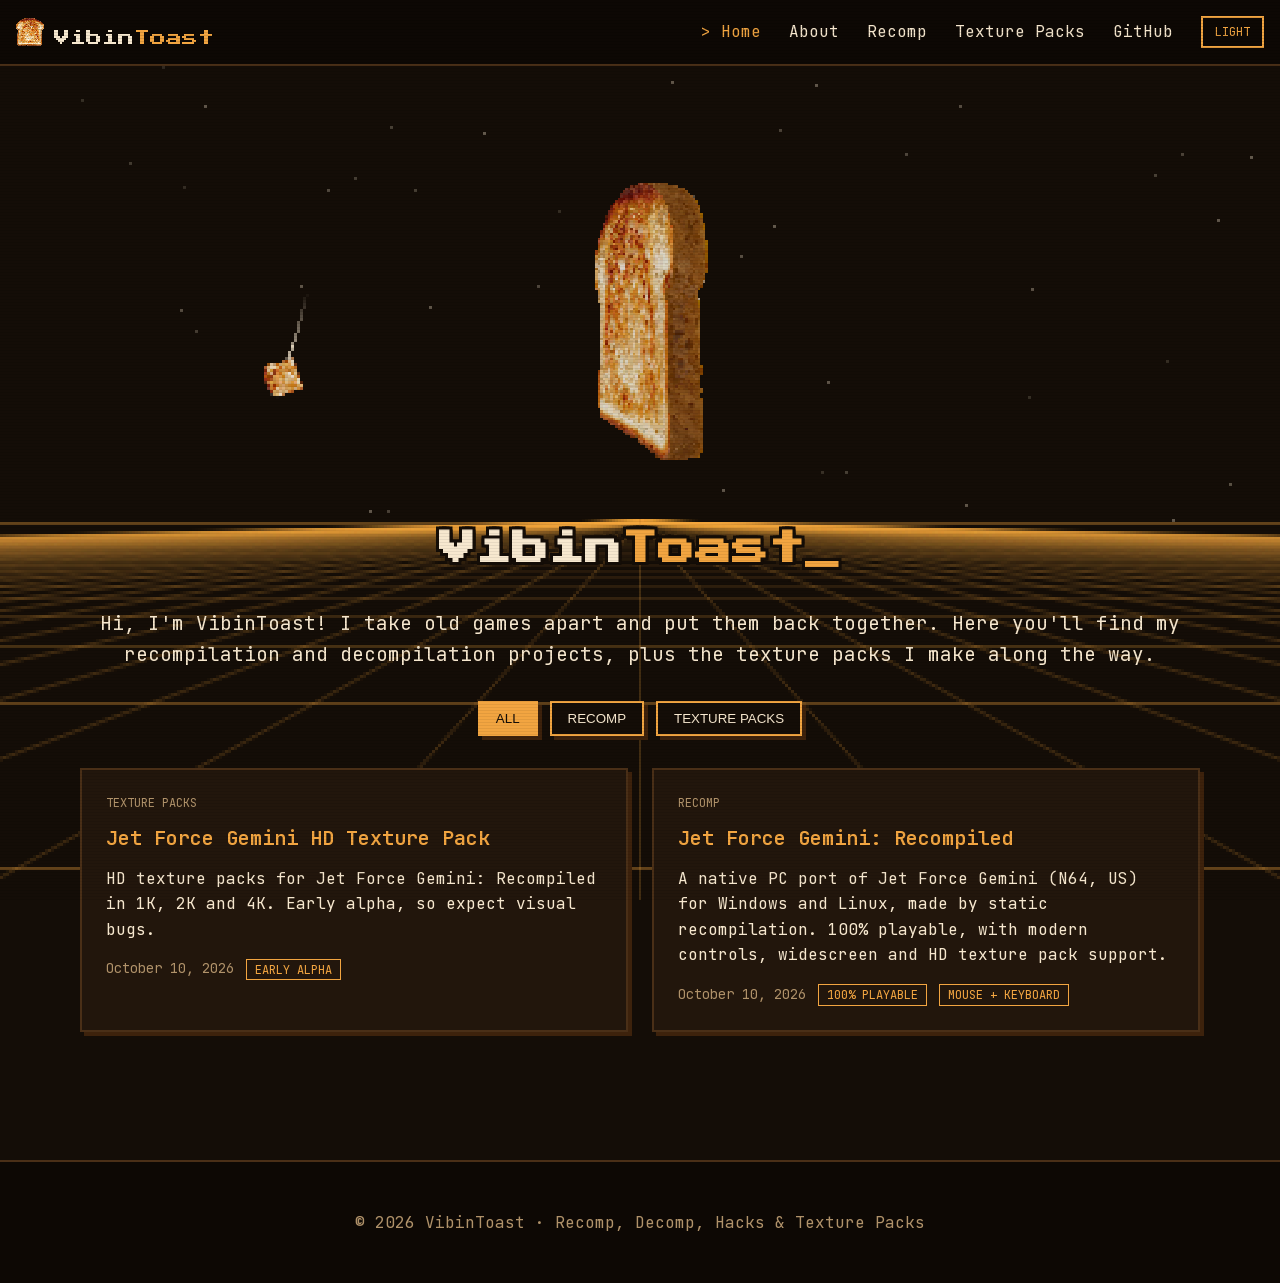
==== commit a655fe83: "jfg-4k: HD pack page brought up to date (v1.1.1 downloads from GitHub, launcher install, 4K in two p" ====
--- a/index.html
+++ b/index.html
@@ -1,6 +1,6 @@
-<!DOCTYPE html><!--GzC1wp43EDUzo2uSkz9Oo--><html lang="en" class="__variable_571da3 __variable_ee06cb"><head><meta charSet="utf-8"/><meta name="viewport" content="width=device-width, initial-scale=1"/><link rel="preload" href="/_next/static/media/558ca1a6aa3cb55e-s.p.woff2" as="font" crossorigin="" type="font/woff2"/><link rel="preload" href="/_next/static/media/db234bd00cda6a96-s.p.woff2" as="font" crossorigin="" type="font/woff2"/><link rel="preload" as="image" href="/toast.png"/><link rel="stylesheet" href="/_next/static/css/8c8fd3aae0aa6baf.css" data-precedence="next"/><link rel="preload" as="script" fetchPriority="low" href="/_next/static/chunks/webpack-f668e16f4b9de8b4.js"/><script src="/_next/static/chunks/4bd1b696-c023c6e3521b1417.js" async=""></script><script src="/_next/static/chunks/255-9acdc15b78d766e6.js" async=""></script><script src="/_next/static/chunks/main-app-4c1c8db595376ac7.js" async=""></script><script src="/_next/static/chunks/619-ba102abea3e3d0e4.js" async=""></script><script src="/_next/static/chunks/app/layout-0e419e8a4fcc93de.js" async=""></script><script src="/_next/static/chunks/app/not-found-97f6faa21d4b775e.js" async=""></script><script src="/_next/static/chunks/app/page-75f6de0842d2b8ab.js" async=""></script><meta name="next-size-adjust" content=""/><title>VibinToast - Recomp, Decomp, Hacks &amp; Texture Packs</title><meta name="description" content="Recomp, Decomp, Hacks &amp; Texture Packs"/><link rel="icon" href="/toast.png"/><script src="/_next/static/chunks/polyfills-42372ed130431b0a.js" noModule=""></script></head><body><div hidden=""><!--$--><!--/$--></div><style>
+<!DOCTYPE html><!--yFlobkRD6Wco_Qm0MZ9Bv--><html lang="en" class="__variable_571da3 __variable_ee06cb"><head><meta charSet="utf-8"/><meta name="viewport" content="width=device-width, initial-scale=1"/><link rel="preload" href="/_next/static/media/558ca1a6aa3cb55e-s.p.woff2" as="font" crossorigin="" type="font/woff2"/><link rel="preload" href="/_next/static/media/db234bd00cda6a96-s.p.woff2" as="font" crossorigin="" type="font/woff2"/><link rel="preload" as="image" href="/toast.png"/><link rel="stylesheet" href="/_next/static/css/8c8fd3aae0aa6baf.css" data-precedence="next"/><link rel="preload" as="script" fetchPriority="low" href="/_next/static/chunks/webpack-f668e16f4b9de8b4.js"/><script src="/_next/static/chunks/4bd1b696-c023c6e3521b1417.js" async=""></script><script src="/_next/static/chunks/255-9acdc15b78d766e6.js" async=""></script><script src="/_next/static/chunks/main-app-4c1c8db595376ac7.js" async=""></script><script src="/_next/static/chunks/619-ba102abea3e3d0e4.js" async=""></script><script src="/_next/static/chunks/app/layout-0e419e8a4fcc93de.js" async=""></script><script src="/_next/static/chunks/app/not-found-97f6faa21d4b775e.js" async=""></script><script src="/_next/static/chunks/app/page-75f6de0842d2b8ab.js" async=""></script><meta name="next-size-adjust" content=""/><title>VibinToast - Recomp, Decomp, Hacks &amp; Texture Packs</title><meta name="description" content="Recomp, Decomp, Hacks &amp; Texture Packs"/><link rel="icon" href="/toast.png"/><script src="/_next/static/chunks/polyfills-42372ed130431b0a.js" noModule=""></script></head><body><div hidden=""><!--$--><!--/$--></div><style>
           html, body { min-height: 100%; }
           .page-shell { position: relative; z-index: 1; display: flex; flex-direction: column; min-height: 100vh; }
           .page-main { flex: 1 0 auto; }
           footer { flex-shrink: 0; }
-        </style><canvas id="retro-bg" aria-hidden="true" style="position:fixed;inset:0;width:100%;height:100%;z-index:0;image-rendering:pixelated;pointer-events:none"></canvas><div class="page-shell"><nav class="site-nav"><div class="nav-inner"><a class="brand" href="/"><img src="/toast.png" alt="" class="brand-icon"/><span class="brand-text"><span class="name-vibin">Vibin</span><span class="name-toast">Toast</span></span></a><div class="nav-links"><a class="nav-link active" href="/">Home</a><a class="nav-link" href="/about">About</a><a class="nav-link" href="/#recomp">Recomp</a><a class="nav-link" href="/#textures">Texture Packs</a><a href="https://github.com/VibinToast" class="nav-link" target="_blank" rel="noreferrer">GitHub</a><button class="theme-toggle" aria-label="Toggle light/dark theme"><span class="dark-mode-only">LIGHT</span><span class="light-mode-only">DARK</span></button></div><button class="menu-button" aria-label="Menu">☰</button></div><div id="mobile-menu" class="mobile-menu hidden"><a class="nav-link active" href="/">Home</a><a class="nav-link" href="/about">About</a><a class="nav-link" href="/#recomp">Recomp</a><a class="nav-link" href="/#textures">Texture Packs</a><a href="https://github.com/VibinToast" class="nav-link" target="_blank" rel="noreferrer">GitHub</a></div></nav><main class="page-main"><section class="section wide hero fade-in"><canvas class="toast-avatar" style="image-rendering:pixelated" aria-label="Spinning 3D toast"></canvas><h1 class="cursor"><span class="name-vibin">Vibin</span><span class="name-toast">Toast</span></h1><p class="lead">Hi, I&#x27;m VibinToast! I take old games apart and put them back together. Here you&#x27;ll find my recompilation and decompilation projects, plus the texture packs I make along the way.</p><div class="filters"><button type="button" class="filter-button active">All</button><button type="button" class="filter-button">Recomp</button><button type="button" class="filter-button">Texture Packs</button></div><div id="projects-list" class="grid"><a class="card clickable fade-in" data-category="textures" href="/projects/jfg-4k"><p class="card-category">Texture Packs</p><h2 class="card-title">Jet Force Gemini 4K Texture Pack</h2><p class="card-text">A 4K texture pack for Jet Force Gemini: Recompiled. Early alpha, so expect visual bugs. 2K and 1K versions will follow.</p><p class="card-meta">October 10, 2026<span class="tag">Early alpha</span></p></a><a class="card clickable fade-in" data-category="recomp" href="/projects/jfg-recomp"><p class="card-category">Recomp</p><h2 class="card-title">Jet Force Gemini: Recompiled</h2><p class="card-text">A native PC port of Jet Force Gemini (N64, US) for Windows and Linux, made by static recompilation. 100% playable, with modern controls, widescreen and HD texture pack support.</p><p class="card-meta">October 10, 2026<span class="tag">100% playable</span><span class="tag">Mouse + keyboard</span></p></a></div></section><!--$--><!--/$--></main><footer class="site-footer"><p>© <!-- -->2026<!-- --> <!-- -->VibinToast<!-- --> · <!-- -->Recomp, Decomp, Hacks &amp; Texture Packs</p></footer></div><script src="/_next/static/chunks/webpack-f668e16f4b9de8b4.js" id="_R_" async=""></script><script>(self.__next_f=self.__next_f||[]).push([0])</script><script>self.__next_f.push([1,"1:\"$Sreact.fragment\"\n2:I[9568,[\"619\",\"static/chunks/619-ba102abea3e3d0e4.js\",\"177\",\"static/chunks/app/layout-0e419e8a4fcc93de.js\"],\"Providers\"]\n3:I[21,[\"619\",\"static/chunks/619-ba102abea3e3d0e4.js\",\"177\",\"static/chunks/app/layout-0e419e8a4fcc93de.js\"],\"Nav\"]\n4:I[9766,[],\"\"]\n5:I[8924,[],\"\"]\n6:I[2619,[\"619\",\"static/chunks/619-ba102abea3e3d0e4.js\",\"345\",\"static/chunks/app/not-found-97f6faa21d4b775e.js\"],\"\"]\n7:I[1258,[\"619\",\"static/chunks/619-ba102abea3e3d0e4.js\",\"974\",\"static/chunks/app/page-75f6de0842d2b8ab.js\"],\"Toast3D\"]\n8:I[5863,[\"619\",\"static/chunks/619-ba102abea3e3d0e4.js\",\"974\",\"static/chunks/app/page-75f6de0842d2b8ab.js\"],\"Filters\"]\n9:I[4537,[\"619\",\"static/chunks/619-ba102abea3e3d0e4.js\",\"974\",\"static/chunks/app/page-75f6de0842d2b8ab.js\"],\"ProjectGrid\"]\ne:I[7150,[],\"\"]\n:HL[\"/_next/static/media/558ca1a6aa3cb55e-s.p.woff2\",\"font\",{\"crossOrigin\":\"\",\"type\":\"font/woff2\"}]\n:HL[\"/_next/static/media/db234bd00cda6a96-s.p.woff2\",\"font\",{\"crossOrigin\":\"\",\"type\":\"font/woff2\"}]\n:HL[\"/_next/static/css/8c8fd3aae0aa6baf.css\",\"style\"]\na:Tbd1,"])</script><script>self.__next_f.push([1,"\nA HD texture pack for [Jet Force Gemini: Recompiled](/projects/jfg-recomp) using Real-ESRGAN for upscaling.\n\nPlease refer to [Texture Pack Doc](https://github.com/VibinToast/JetForceGemini-Recomp/blob/main/docs/TEXTURE_PACKS.md) to get started creating your own.\n\nGithub: [Jet Force Gemini HD Texture Pack](https://github.com/VibinToast/JetForceGemini-HD_TexturePack)\n\n## Original vs HD\n\nDrag the slider across each picture to compare the original textures with the HD pack. Use the Fullscreen button for a closer look; the arrows there step through the pictures.\n\n\u003cCompare hd=\"/textures/jungle-HD.png\" og=\"/textures/jungle-OG.png\" caption=\"Jungle\" alt=\"Jungle\" /\u003e\n\n\u003cCompare hd=\"/textures/tunnel-HD.png\" og=\"/textures/tunnel-OG.png\" caption=\"Tunnel\" alt=\"Tunnel\" /\u003e\n\n\u003cCompare hd=\"/textures/waterruin-HD.png\" og=\"/textures/waterruin-OG.png\" caption=\"Water ruin\" alt=\"Water ruin\" /\u003e\n\n\u003cCompare hd=\"/textures/underwater-HD.png\" og=\"/textures/underwater-OG.png\" caption=\"Underwater\" alt=\"Underwater\" /\u003e\n\n\u003cCompare hd=\"/textures/mines-HD.png\" og=\"/textures/mines-OG.png\" caption=\"Mines\" alt=\"Mines\" /\u003e\n\n\u003cCompare hd=\"/textures/cargo-HD.png\" og=\"/textures/cargo-OG.png\" caption=\"Cargo\" alt=\"Cargo\" /\u003e\n\n\u003cCompare hd=\"/textures/dog_HD.png\" og=\"/textures/dog_OG.png\" caption=\"Dog\" alt=\"Dog\" /\u003e\n\n\u003cCompare hd=\"/textures/inside-HD.png\" og=\"/textures/inside-OG.png\" caption=\"Inside\" alt=\"Inside\" /\u003e\n\n\u003cCompare hd=\"/textures/mizar-HD.png\" og=\"/textures/mizar-OG.png\" caption=\"Mizar\" alt=\"Mizar\" /\u003e\n\n\u003cCompare hd=\"/textures/beforemizar-HD.png\" og=\"/textures/beforemizar-OG.png\" caption=\"Before Mizar\" alt=\"Before Mizar\" /\u003e\n\n\u003cCompare hd=\"/textures/ants-HD.png\" og=\"/textures/ants-OG.png\" caption=\"Ants\" alt=\"Ants\" /\u003e\n\n\u003cCompare hd=\"/textures/dogchasm-HD.png\" og=\"/textures/dogchasm-OG.png\" caption=\"Dog chasm\" alt=\"Dog chasm\" /\u003e\n\n\u003cCompare hd=\"/textures/hideout-HD.png\" og=\"/textures/hideout-OG.png\" caption=\"Hideout\" alt=\"Hideout\" /\u003e\n\n\u003cCompare hd=\"/textures/ship-HD.png\" og=\"/textures/ship-OG.png\" caption=\"Ship\" alt=\"Ship\" /\u003e\n\n\u003cCompare hd=\"/textures/vela_pyramid-HD.png\" og=\"/textures/vela_pyramid-OG.png\" caption=\"Vela pyramid\" alt=\"Vela pyramid\" /\u003e\n\n\u003cCompare hd=\"/textures/waterfall-HD.png\" og=\"/textures/waterfall-OG.png\" caption=\"Waterfall\" alt=\"Waterfall\" /\u003e\n\n## Download\n\n- [4K HD Texture Pack (OLD)](https://mega.nz/file/p3Qj1ZhA#WBZlIXET2JZwjXtmQi84StsxT0M5Nk3a04e6MBj3_Kw) (zip, 4.4 GB)\n\n- [2K HD Texture Pack](https://github.com/VibinToast/JetForceGemini-HD_TexturePack/releases/download/v1.0.0.0/2K-Toasty-HD.rtz) (rtz, 1.0 GB)\n\n- [1K HD Texture Pack](https://github.com/VibinToast/JetForceGemini-HD_TexturePack/releases/download/v1.0.0.0/1K-Toasty-HD.rtz) (rtz, 250 MB) (Recommended for most!)\n\nThis is the 4K pack. 2K and 1K versions will come later.\n\n## Install\n\nUnzip the pack into the folder that holds the game's executable, so it ends up looking like this:\n\n```\ntexture_packs\\texture_name.rtz\n```\n\n## Early Alpha\n\nThis is an early alpha, so expect visual bugs:\n\n- Fonts\n- Scrolling textures\n- Noticeable seams\n- Warped textures\n"])</script><script>self.__next_f.push([1,"b:T8b7,"])</script><script>self.__next_f.push([1,"\nA native PC port of Jet Force Gemini (N64, US) for Windows and Linux, made by static recompilation. There is no emulator: the game's code is translated from your ROM and compiled for your PC. The game is 100% playable.\n\n## Downloads\n\nBinaries: [Latest JFG portable Build](https://github.com/VibinToast/JetForceGemini-Recomp/releases/latest)\n\nSource: [Source code and build instructions on GitHub](https://github.com/VibinToast/JetForceGemini-Recomp)\n\n## What You Need\n\nNo game code or assets are included, so you need your own Jet Force Gemini US ROM in `.z64` format.\n\n- Windows 10/11 with a Direct3D 12 GPU, or Linux with a Vulkan GPU\n- The ROM saved as `baserom.us.z64` in the project folder\n\n```\n# Windows\nbuild_windows.bat\nrun_windows.bat\n\n# Linux\n./build_linux.sh \u0026\u0026 ./run_linux.sh\n```\n\nThe first build takes 10-40 minutes. The [README](https://github.com/VibinToast/JFG_Recomp#build-and-run) lists the tools to install first.\n\n## Features\n\n- Dual-stick and mouse-and-keyboard controls, with over-the-shoulder aiming and rebindable buttons\n- Profiles: Default (the original game), Modern, Modern and Balanced, Extreme, and your own\n- Widescreen, ambient occlusion, bloom and longer draw distance\n- HD texture packs, switched in-game, plus texture dumping\n- Skippable cutscenes, and adjustable damage, movement and weapon stats\n- A tools toolbar with cheats, level warp and an items editor\n- A fly camera for screenshots\n\n## How It Works\n\nThe port uses [N64Recomp](https://github.com/N64Recomp/N64Recomp) to translate the game's code, [N64ModernRuntime](https://github.com/N64Recomp/N64ModernRuntime) in place of the N64 operating system, and [RT64](https://github.com/rt64/rt64) for rendering. It is built on [cyscott/dkr-recomp](https://github.com/cyscott/dkr-recomp).\n\n## Credits\n\n- The Jet Force Gemini decompilation project\n- cyscott/dkr-recomp and the Diddy Kong Racing decompilation\n- N64Recomp, N64ModernRuntime, RT64 and their contributors\n\n\u003cp class=\"muted\"\u003eThis project was built with heavy help from AI (Claude), under the direction of the project owner. Jet Force Gemini and its logos belong to their rights holders; this project is not affiliated with or endorsed by them. The code is licensed under GPL v3.\u003c/p\u003e\n"])</script><script>self.__next_f.push([1,"0:{\"P\":null,\"b\":\"GzC1wp43EDUzo2uSkz9Oo\",\"p\":\"\",\"c\":[\"\",\"\"],\"i\":false,\"f\":[[[\"\",{\"children\":[\"__PAGE__\",{}]},\"$undefined\",\"$undefined\",true],[\"\",[\"$\",\"$1\",\"c\",{\"children\":[[[\"$\",\"link\",\"0\",{\"rel\":\"stylesheet\",\"href\":\"/_next/static/css/8c8fd3aae0aa6baf.css\",\"precedence\":\"next\",\"crossOrigin\":\"$undefined\",\"nonce\":\"$undefined\"}]],[\"$\",\"html\",null,{\"lang\":\"en\",\"className\":\"__variable_571da3 __variable_ee06cb\",\"suppressHydrationWarning\":true,\"children\":[\"$\",\"body\",null,{\"children\":[[\"$\",\"style\",null,{\"children\":\"\\n          html, body { min-height: 100%; }\\n          .page-shell { position: relative; z-index: 1; display: flex; flex-direction: column; min-height: 100vh; }\\n          .page-main { flex: 1 0 auto; }\\n          footer { flex-shrink: 0; }\\n        \"}],[\"$\",\"$L2\",null,{\"children\":[\"$\",\"div\",null,{\"className\":\"page-shell\",\"children\":[[\"$\",\"$L3\",null,{\"usedCategories\":[\"recomp\",\"textures\"]}],[\"$\",\"main\",null,{\"className\":\"page-main\",\"children\":[\"$\",\"$L4\",null,{\"parallelRouterKey\":\"children\",\"error\":\"$undefined\",\"errorStyles\":\"$undefined\",\"errorScripts\":\"$undefined\",\"template\":[\"$\",\"$L5\",null,{}],\"templateStyles\":\"$undefined\",\"templateScripts\":\"$undefined\",\"notFound\":[[\"$\",\"section\",null,{\"className\":\"section narrow fade-in\",\"children\":[[\"$\",\"h1\",null,{\"children\":\"404\"}],[\"$\",\"p\",null,{\"className\":\"muted\",\"children\":\"That page doesn't exist.\"}],[\"$\",\"p\",null,{\"children\":[\"$\",\"$L6\",null,{\"href\":\"/\",\"children\":\"Back to the front page\"}]}]]}],[]],\"forbidden\":\"$undefined\",\"unauthorized\":\"$undefined\"}]}],[\"$\",\"footer\",null,{\"className\":\"site-footer\",\"children\":[\"$\",\"p\",null,{\"children\":[\"© \",2026,\" \",\"VibinToast\",\" · \",\"Recomp, Decomp, Hacks \u0026 Texture Packs\"]}]}]]}]}]]}]}]]}],{\"children\":[\"__PAGE__\",[\"$\",\"$1\",\"c\",{\"children\":[[\"$\",\"section\",null,{\"className\":\"section wide hero fade-in\",\"children\":[[\"$\",\"$L7\",null,{}],[\"$\",\"h1\",null,{\"className\":\"cursor\",\"children\":[[\"$\",\"span\",null,{\"className\":\"name-vibin\",\"children\":\"Vibin\"}],[\"$\",\"span\",null,{\"className\":\"name-toast\",\"children\":\"Toast\"}]]}],[\"$\",\"p\",null,{\"className\":\"lead\",\"children\":\"Hi, I'm VibinToast! I take old games apart and put them back together. Here you'll find my recompilation and decompilation projects, plus the texture packs I make along the way.\"}],[\"$\",\"$L8\",null,{\"usedCategories\":[\"recomp\",\"textures\"]}],[\"$\",\"$L9\",null,{\"projects\":[{\"slug\":\"jfg-4k\",\"title\":\"Jet Force Gemini 4K Texture Pack\",\"excerpt\":\"A 4K texture pack for Jet Force Gemini: Recompiled. Early alpha, so expect visual bugs. 2K and 1K versions will follow.\",\"category\":\"textures\",\"date\":\"2026-10-10\",\"tags\":[\"Early alpha\"],\"content\":\"$a\"},{\"slug\":\"jfg-recomp\",\"title\":\"Jet Force Gemini: Recompiled\",\"excerpt\":\"A native PC port of Jet Force Gemini (N64, US) for Windows and Linux, made by static recompilation. 100% playable, with modern controls, widescreen and HD texture pack support.\",\"category\":\"recomp\",\"date\":\"2026-10-10\",\"tags\":[\"100% playable\",\"Mouse + keyboard\"],\"content\":\"$b\"}]}]]}],null,\"$Lc\"]}],{},null,false]},null,false],\"$Ld\",false]],\"m\":\"$undefined\",\"G\":[\"$e\",[]],\"s\":false,\"S\":true}\n"])</script><script>self.__next_f.push([1,"f:I[4431,[],\"OutletBoundary\"]\n11:I[5278,[],\"AsyncMetadataOutlet\"]\n13:I[4431,[],\"ViewportBoundary\"]\n15:I[4431,[],\"MetadataBoundary\"]\n16:\"$Sreact.suspense\"\nc:[\"$\",\"$Lf\",null,{\"children\":[\"$L10\",[\"$\",\"$L11\",null,{\"promise\":\"$@12\"}]]}]\nd:[\"$\",\"$1\",\"h\",{\"children\":[null,[[\"$\",\"$L13\",null,{\"children\":\"$L14\"}],[\"$\",\"meta\",null,{\"name\":\"next-size-adjust\",\"content\":\"\"}]],[\"$\",\"$L15\",null,{\"children\":[\"$\",\"div\",null,{\"hidden\":true,\"children\":[\"$\",\"$16\",null,{\"fallback\":null,\"children\":\"$L17\"}]}]}]]}]\n"])</script><script>self.__next_f.push([1,"14:[[\"$\",\"meta\",\"0\",{\"charSet\":\"utf-8\"}],[\"$\",\"meta\",\"1\",{\"name\":\"viewport\",\"content\":\"width=device-width, initial-scale=1\"}]]\n10:null\n"])</script><script>self.__next_f.push([1,"18:I[622,[],\"IconMark\"]\n12:{\"metadata\":[[\"$\",\"title\",\"0\",{\"children\":\"VibinToast - Recomp, Decomp, Hacks \u0026 Texture Packs\"}],[\"$\",\"meta\",\"1\",{\"name\":\"description\",\"content\":\"Recomp, Decomp, Hacks \u0026 Texture Packs\"}],[\"$\",\"link\",\"2\",{\"rel\":\"icon\",\"href\":\"/toast.png\"}],[\"$\",\"$L18\",\"3\",{}]],\"error\":null,\"digest\":\"$undefined\"}\n"])</script><script>self.__next_f.push([1,"17:\"$12:metadata\"\n"])</script></body></html>+        </style><canvas id="retro-bg" aria-hidden="true" style="position:fixed;inset:0;width:100%;height:100%;z-index:0;image-rendering:pixelated;pointer-events:none"></canvas><div class="page-shell"><nav class="site-nav"><div class="nav-inner"><a class="brand" href="/"><img src="/toast.png" alt="" class="brand-icon"/><span class="brand-text"><span class="name-vibin">Vibin</span><span class="name-toast">Toast</span></span></a><div class="nav-links"><a class="nav-link active" href="/">Home</a><a class="nav-link" href="/about">About</a><a class="nav-link" href="/#recomp">Recomp</a><a class="nav-link" href="/#textures">Texture Packs</a><a href="https://github.com/VibinToast" class="nav-link" target="_blank" rel="noreferrer">GitHub</a><button class="theme-toggle" aria-label="Toggle light/dark theme"><span class="dark-mode-only">LIGHT</span><span class="light-mode-only">DARK</span></button></div><button class="menu-button" aria-label="Menu">☰</button></div><div id="mobile-menu" class="mobile-menu hidden"><a class="nav-link active" href="/">Home</a><a class="nav-link" href="/about">About</a><a class="nav-link" href="/#recomp">Recomp</a><a class="nav-link" href="/#textures">Texture Packs</a><a href="https://github.com/VibinToast" class="nav-link" target="_blank" rel="noreferrer">GitHub</a></div></nav><main class="page-main"><section class="section wide hero fade-in"><canvas class="toast-avatar" style="image-rendering:pixelated" aria-label="Spinning 3D toast"></canvas><h1 class="cursor"><span class="name-vibin">Vibin</span><span class="name-toast">Toast</span></h1><p class="lead">Hi, I&#x27;m VibinToast! I take old games apart and put them back together. Here you&#x27;ll find my recompilation and decompilation projects, plus the texture packs I make along the way.</p><div class="filters"><button type="button" class="filter-button active">All</button><button type="button" class="filter-button">Recomp</button><button type="button" class="filter-button">Texture Packs</button></div><div id="projects-list" class="grid"><a class="card clickable fade-in" data-category="textures" href="/projects/jfg-4k"><p class="card-category">Texture Packs</p><h2 class="card-title">Jet Force Gemini HD Texture Pack</h2><p class="card-text">HD texture packs for Jet Force Gemini: Recompiled in 1K, 2K and 4K. Early alpha, so expect visual bugs.</p><p class="card-meta">October 10, 2026<span class="tag">Early alpha</span></p></a><a class="card clickable fade-in" data-category="recomp" href="/projects/jfg-recomp"><p class="card-category">Recomp</p><h2 class="card-title">Jet Force Gemini: Recompiled</h2><p class="card-text">A native PC port of Jet Force Gemini (N64, US) for Windows and Linux, made by static recompilation. 100% playable, with modern controls, widescreen and HD texture pack support.</p><p class="card-meta">October 10, 2026<span class="tag">100% playable</span><span class="tag">Mouse + keyboard</span></p></a></div></section><!--$--><!--/$--></main><footer class="site-footer"><p>© <!-- -->2026<!-- --> <!-- -->VibinToast<!-- --> · <!-- -->Recomp, Decomp, Hacks &amp; Texture Packs</p></footer></div><script src="/_next/static/chunks/webpack-f668e16f4b9de8b4.js" id="_R_" async=""></script><script>(self.__next_f=self.__next_f||[]).push([0])</script><script>self.__next_f.push([1,"1:\"$Sreact.fragment\"\n2:I[9568,[\"619\",\"static/chunks/619-ba102abea3e3d0e4.js\",\"177\",\"static/chunks/app/layout-0e419e8a4fcc93de.js\"],\"Providers\"]\n3:I[21,[\"619\",\"static/chunks/619-ba102abea3e3d0e4.js\",\"177\",\"static/chunks/app/layout-0e419e8a4fcc93de.js\"],\"Nav\"]\n4:I[9766,[],\"\"]\n5:I[8924,[],\"\"]\n6:I[2619,[\"619\",\"static/chunks/619-ba102abea3e3d0e4.js\",\"345\",\"static/chunks/app/not-found-97f6faa21d4b775e.js\"],\"\"]\n7:I[1258,[\"619\",\"static/chunks/619-ba102abea3e3d0e4.js\",\"974\",\"static/chunks/app/page-75f6de0842d2b8ab.js\"],\"Toast3D\"]\n8:I[5863,[\"619\",\"static/chunks/619-ba102abea3e3d0e4.js\",\"974\",\"static/chunks/app/page-75f6de0842d2b8ab.js\"],\"Filters\"]\n9:I[4537,[\"619\",\"static/chunks/619-ba102abea3e3d0e4.js\",\"974\",\"static/chunks/app/page-75f6de0842d2b8ab.js\"],\"ProjectGrid\"]\ne:I[7150,[],\"\"]\n:HL[\"/_next/static/media/558ca1a6aa3cb55e-s.p.woff2\",\"font\",{\"crossOrigin\":\"\",\"type\":\"font/woff2\"}]\n:HL[\"/_next/static/media/db234bd00cda6a96-s.p.woff2\",\"font\",{\"crossOrigin\":\"\",\"type\":\"font/woff2\"}]\n:HL[\"/_next/static/css/8c8fd3aae0aa6baf.css\",\"style\"]\na:T1067,"])</script><script>self.__next_f.push([1,"\nA HD texture pack for [Jet Force Gemini: Recompiled](/projects/jfg-recomp) using Real-ESRGAN for upscaling.\n\nPlease refer to [Texture Pack Doc](https://github.com/VibinToast/JetForceGemini-Recomp/blob/main/docs/TEXTURE_PACKS.md) to get started creating your own.\n\nGithub: [Jet Force Gemini HD Texture Pack](https://github.com/VibinToast/JetForceGemini-HD_TexturePack)\n\n## Original vs HD\n\nDrag the slider across each picture to compare the original textures with the HD pack. Use the Fullscreen button for a closer look; the arrows there step through the pictures.\n\n\u003cCompare hd=\"/textures/jungle-HD.png\" og=\"/textures/jungle-OG.png\" caption=\"Jungle\" alt=\"Jungle\" /\u003e\n\n\u003cCompare hd=\"/textures/tunnel-HD.png\" og=\"/textures/tunnel-OG.png\" caption=\"Tunnel\" alt=\"Tunnel\" /\u003e\n\n\u003cCompare hd=\"/textures/waterruin-HD.png\" og=\"/textures/waterruin-OG.png\" caption=\"Water ruin\" alt=\"Water ruin\" /\u003e\n\n\u003cCompare hd=\"/textures/underwater-HD.png\" og=\"/textures/underwater-OG.png\" caption=\"Underwater\" alt=\"Underwater\" /\u003e\n\n\u003cCompare hd=\"/textures/mines-HD.png\" og=\"/textures/mines-OG.png\" caption=\"Mines\" alt=\"Mines\" /\u003e\n\n\u003cCompare hd=\"/textures/cargo-HD.png\" og=\"/textures/cargo-OG.png\" caption=\"Cargo\" alt=\"Cargo\" /\u003e\n\n\u003cCompare hd=\"/textures/dog_HD.png\" og=\"/textures/dog_OG.png\" caption=\"Dog\" alt=\"Dog\" /\u003e\n\n\u003cCompare hd=\"/textures/inside-HD.png\" og=\"/textures/inside-OG.png\" caption=\"Inside\" alt=\"Inside\" /\u003e\n\n\u003cCompare hd=\"/textures/mizar-HD.png\" og=\"/textures/mizar-OG.png\" caption=\"Mizar\" alt=\"Mizar\" /\u003e\n\n\u003cCompare hd=\"/textures/beforemizar-HD.png\" og=\"/textures/beforemizar-OG.png\" caption=\"Before Mizar\" alt=\"Before Mizar\" /\u003e\n\n\u003cCompare hd=\"/textures/ants-HD.png\" og=\"/textures/ants-OG.png\" caption=\"Ants\" alt=\"Ants\" /\u003e\n\n\u003cCompare hd=\"/textures/dogchasm-HD.png\" og=\"/textures/dogchasm-OG.png\" caption=\"Dog chasm\" alt=\"Dog chasm\" /\u003e\n\n\u003cCompare hd=\"/textures/hideout-HD.png\" og=\"/textures/hideout-OG.png\" caption=\"Hideout\" alt=\"Hideout\" /\u003e\n\n\u003cCompare hd=\"/textures/ship-HD.png\" og=\"/textures/ship-OG.png\" caption=\"Ship\" alt=\"Ship\" /\u003e\n\n\u003cCompare hd=\"/textures/vela_pyramid-HD.png\" og=\"/textures/vela_pyramid-OG.png\" caption=\"Vela pyramid\" alt=\"Vela pyramid\" /\u003e\n\n\u003cCompare hd=\"/textures/waterfall-HD.png\" og=\"/textures/waterfall-OG.png\" caption=\"Waterfall\" alt=\"Waterfall\" /\u003e\n\n## Download\n\nThe easiest way is the game's launcher (Recompiled 1.2 or later): turn on **Check for Updates** and **Official HD\nTexture Pack**, and it downloads and installs the pack, and offers an **Update** when a new version is out.\n\nOr download one pack by hand:\n\n- [1K HD Texture Pack v1.1.1](https://github.com/VibinToast/JetForceGemini-HD_TexturePack/releases/download/v1.1.1/Official_Recomp_HD-1K_v1.1.1.rtz) (rtz, 198 MB) (Recommended for most!)\n\n- [2K HD Texture Pack v1.1.1](https://github.com/VibinToast/JetForceGemini-HD_TexturePack/releases/download/v1.1.1/Official_Recomp_HD-2K_v1.1.1.rtz) (rtz, 782 MB)\n\n- 4K HD Texture Pack v1.1.0 (rtz, 3.0 GB, in two parts): [part 1](https://github.com/VibinToast/JetForceGemini-HD_TexturePack/releases/download/v1.1.1/Official_Recomp_HD-4K_v1.1.0.rtz.001) and [part 2](https://github.com/VibinToast/JetForceGemini-HD_TexturePack/releases/download/v1.1.1/Official_Recomp_HD-4K_v1.1.0.rtz.002). Download both.\n\nAll files are on the [latest release](https://github.com/VibinToast/JetForceGemini-HD_TexturePack/releases/latest).\n\n## Install\n\nPut the `.rtz` file in the game's `texture_packs` folder, then pick it on the Textures page or press F6 in game to\ncycle through packs. The launcher's **Open Texture Packs Folder** button opens the folder for you.\n\n- **Windows:** `texture_packs\\` next to `JetForceGeminiRecompiled.exe`\n- **Linux AppImage and Steam Deck:** `~/.local/share/JetForceGeminiRecompiled/texture_packs/`\n- **Linux portable (tar.gz):** `texture_packs/` inside the game folder\n\n**4K:** put both parts in `texture_packs`. The game joins them into one pack by itself the next time it starts, then\nremoves the parts. To join them yourself, see the\n[texture pack README](https://github.com/VibinToast/JetForceGemini-HD_TexturePack#the-4k-pack-comes-in-two-parts).\n\n## Early Alpha\n\nThis is an early alpha, so expect visual bugs:\n\n- Fonts\n- Scrolling textures\n- Noticeable seams\n- Warped textures\n"])</script><script>self.__next_f.push([1,"b:T8b7,"])</script><script>self.__next_f.push([1,"\nA native PC port of Jet Force Gemini (N64, US) for Windows and Linux, made by static recompilation. There is no emulator: the game's code is translated from your ROM and compiled for your PC. The game is 100% playable.\n\n## Downloads\n\nBinaries: [Latest JFG portable Build](https://github.com/VibinToast/JetForceGemini-Recomp/releases/latest)\n\nSource: [Source code and build instructions on GitHub](https://github.com/VibinToast/JetForceGemini-Recomp)\n\n## What You Need\n\nNo game code or assets are included, so you need your own Jet Force Gemini US ROM in `.z64` format.\n\n- Windows 10/11 with a Direct3D 12 GPU, or Linux with a Vulkan GPU\n- The ROM saved as `baserom.us.z64` in the project folder\n\n```\n# Windows\nbuild_windows.bat\nrun_windows.bat\n\n# Linux\n./build_linux.sh \u0026\u0026 ./run_linux.sh\n```\n\nThe first build takes 10-40 minutes. The [README](https://github.com/VibinToast/JFG_Recomp#build-and-run) lists the tools to install first.\n\n## Features\n\n- Dual-stick and mouse-and-keyboard controls, with over-the-shoulder aiming and rebindable buttons\n- Profiles: Default (the original game), Modern, Modern and Balanced, Extreme, and your own\n- Widescreen, ambient occlusion, bloom and longer draw distance\n- HD texture packs, switched in-game, plus texture dumping\n- Skippable cutscenes, and adjustable damage, movement and weapon stats\n- A tools toolbar with cheats, level warp and an items editor\n- A fly camera for screenshots\n\n## How It Works\n\nThe port uses [N64Recomp](https://github.com/N64Recomp/N64Recomp) to translate the game's code, [N64ModernRuntime](https://github.com/N64Recomp/N64ModernRuntime) in place of the N64 operating system, and [RT64](https://github.com/rt64/rt64) for rendering. It is built on [cyscott/dkr-recomp](https://github.com/cyscott/dkr-recomp).\n\n## Credits\n\n- The Jet Force Gemini decompilation project\n- cyscott/dkr-recomp and the Diddy Kong Racing decompilation\n- N64Recomp, N64ModernRuntime, RT64 and their contributors\n\n\u003cp class=\"muted\"\u003eThis project was built with heavy help from AI (Claude), under the direction of the project owner. Jet Force Gemini and its logos belong to their rights holders; this project is not affiliated with or endorsed by them. The code is licensed under GPL v3.\u003c/p\u003e\n"])</script><script>self.__next_f.push([1,"0:{\"P\":null,\"b\":\"yFlobkRD6Wco-Qm0MZ9Bv\",\"p\":\"\",\"c\":[\"\",\"\"],\"i\":false,\"f\":[[[\"\",{\"children\":[\"__PAGE__\",{}]},\"$undefined\",\"$undefined\",true],[\"\",[\"$\",\"$1\",\"c\",{\"children\":[[[\"$\",\"link\",\"0\",{\"rel\":\"stylesheet\",\"href\":\"/_next/static/css/8c8fd3aae0aa6baf.css\",\"precedence\":\"next\",\"crossOrigin\":\"$undefined\",\"nonce\":\"$undefined\"}]],[\"$\",\"html\",null,{\"lang\":\"en\",\"className\":\"__variable_571da3 __variable_ee06cb\",\"suppressHydrationWarning\":true,\"children\":[\"$\",\"body\",null,{\"children\":[[\"$\",\"style\",null,{\"children\":\"\\n          html, body { min-height: 100%; }\\n          .page-shell { position: relative; z-index: 1; display: flex; flex-direction: column; min-height: 100vh; }\\n          .page-main { flex: 1 0 auto; }\\n          footer { flex-shrink: 0; }\\n        \"}],[\"$\",\"$L2\",null,{\"children\":[\"$\",\"div\",null,{\"className\":\"page-shell\",\"children\":[[\"$\",\"$L3\",null,{\"usedCategories\":[\"recomp\",\"textures\"]}],[\"$\",\"main\",null,{\"className\":\"page-main\",\"children\":[\"$\",\"$L4\",null,{\"parallelRouterKey\":\"children\",\"error\":\"$undefined\",\"errorStyles\":\"$undefined\",\"errorScripts\":\"$undefined\",\"template\":[\"$\",\"$L5\",null,{}],\"templateStyles\":\"$undefined\",\"templateScripts\":\"$undefined\",\"notFound\":[[\"$\",\"section\",null,{\"className\":\"section narrow fade-in\",\"children\":[[\"$\",\"h1\",null,{\"children\":\"404\"}],[\"$\",\"p\",null,{\"className\":\"muted\",\"children\":\"That page doesn't exist.\"}],[\"$\",\"p\",null,{\"children\":[\"$\",\"$L6\",null,{\"href\":\"/\",\"children\":\"Back to the front page\"}]}]]}],[]],\"forbidden\":\"$undefined\",\"unauthorized\":\"$undefined\"}]}],[\"$\",\"footer\",null,{\"className\":\"site-footer\",\"children\":[\"$\",\"p\",null,{\"children\":[\"© \",2026,\" \",\"VibinToast\",\" · \",\"Recomp, Decomp, Hacks \u0026 Texture Packs\"]}]}]]}]}]]}]}]]}],{\"children\":[\"__PAGE__\",[\"$\",\"$1\",\"c\",{\"children\":[[\"$\",\"section\",null,{\"className\":\"section wide hero fade-in\",\"children\":[[\"$\",\"$L7\",null,{}],[\"$\",\"h1\",null,{\"className\":\"cursor\",\"children\":[[\"$\",\"span\",null,{\"className\":\"name-vibin\",\"children\":\"Vibin\"}],[\"$\",\"span\",null,{\"className\":\"name-toast\",\"children\":\"Toast\"}]]}],[\"$\",\"p\",null,{\"className\":\"lead\",\"children\":\"Hi, I'm VibinToast! I take old games apart and put them back together. Here you'll find my recompilation and decompilation projects, plus the texture packs I make along the way.\"}],[\"$\",\"$L8\",null,{\"usedCategories\":[\"recomp\",\"textures\"]}],[\"$\",\"$L9\",null,{\"projects\":[{\"slug\":\"jfg-4k\",\"title\":\"Jet Force Gemini HD Texture Pack\",\"excerpt\":\"HD texture packs for Jet Force Gemini: Recompiled in 1K, 2K and 4K. Early alpha, so expect visual bugs.\",\"category\":\"textures\",\"date\":\"2026-10-10\",\"tags\":[\"Early alpha\"],\"content\":\"$a\"},{\"slug\":\"jfg-recomp\",\"title\":\"Jet Force Gemini: Recompiled\",\"excerpt\":\"A native PC port of Jet Force Gemini (N64, US) for Windows and Linux, made by static recompilation. 100% playable, with modern controls, widescreen and HD texture pack support.\",\"category\":\"recomp\",\"date\":\"2026-10-10\",\"tags\":[\"100% playable\",\"Mouse + keyboard\"],\"content\":\"$b\"}]}]]}],null,\"$Lc\"]}],{},null,false]},null,false],\"$Ld\",false]],\"m\":\"$undefined\",\"G\":[\"$e\",[]],\"s\":false,\"S\":true}\n"])</script><script>self.__next_f.push([1,"f:I[4431,[],\"OutletBoundary\"]\n11:I[5278,[],\"AsyncMetadataOutlet\"]\n13:I[4431,[],\"ViewportBoundary\"]\n15:I[4431,[],\"MetadataBoundary\"]\n16:\"$Sreact.suspense\"\nc:[\"$\",\"$Lf\",null,{\"children\":[\"$L10\",[\"$\",\"$L11\",null,{\"promise\":\"$@12\"}]]}]\nd:[\"$\",\"$1\",\"h\",{\"children\":[null,[[\"$\",\"$L13\",null,{\"children\":\"$L14\"}],[\"$\",\"meta\",null,{\"name\":\"next-size-adjust\",\"content\":\"\"}]],[\"$\",\"$L15\",null,{\"children\":[\"$\",\"div\",null,{\"hidden\":true,\"children\":[\"$\",\"$16\",null,{\"fallback\":null,\"children\":\"$L17\"}]}]}]]}]\n"])</script><script>self.__next_f.push([1,"14:[[\"$\",\"meta\",\"0\",{\"charSet\":\"utf-8\"}],[\"$\",\"meta\",\"1\",{\"name\":\"viewport\",\"content\":\"width=device-width, initial-scale=1\"}]]\n10:null\n"])</script><script>self.__next_f.push([1,"18:I[622,[],\"IconMark\"]\n12:{\"metadata\":[[\"$\",\"title\",\"0\",{\"children\":\"VibinToast - Recomp, Decomp, Hacks \u0026 Texture Packs\"}],[\"$\",\"meta\",\"1\",{\"name\":\"description\",\"content\":\"Recomp, Decomp, Hacks \u0026 Texture Packs\"}],[\"$\",\"link\",\"2\",{\"rel\":\"icon\",\"href\":\"/toast.png\"}],[\"$\",\"$L18\",\"3\",{}]],\"error\":null,\"digest\":\"$undefined\"}\n"])</script><script>self.__next_f.push([1,"17:\"$12:metadata\"\n"])</script></body></html>
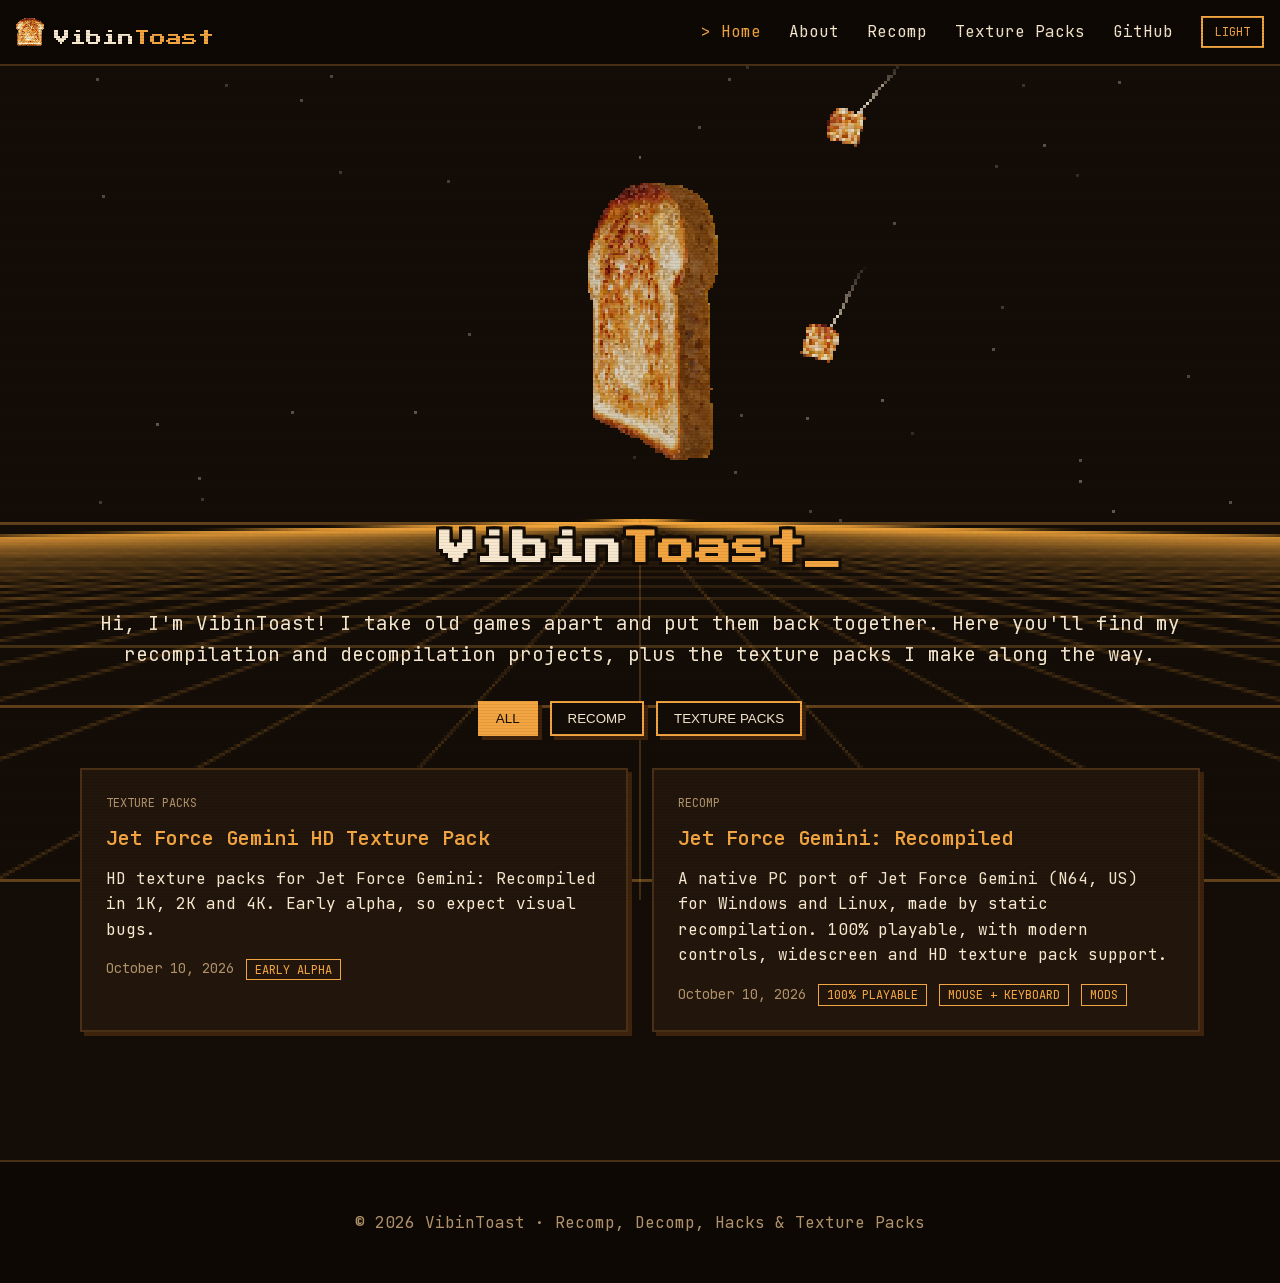
==== commit 2025026b: "jfg-recomp: a Modding section (the JFG Modding Wiki, JFG-Studio, the jfg64 Blender add-on), a Mods t" ====
--- a/index.html
+++ b/index.html
@@ -1,6 +1,6 @@
-<!DOCTYPE html><!--yFlobkRD6Wco_Qm0MZ9Bv--><html lang="en" class="__variable_571da3 __variable_ee06cb"><head><meta charSet="utf-8"/><meta name="viewport" content="width=device-width, initial-scale=1"/><link rel="preload" href="/_next/static/media/558ca1a6aa3cb55e-s.p.woff2" as="font" crossorigin="" type="font/woff2"/><link rel="preload" href="/_next/static/media/db234bd00cda6a96-s.p.woff2" as="font" crossorigin="" type="font/woff2"/><link rel="preload" as="image" href="/toast.png"/><link rel="stylesheet" href="/_next/static/css/8c8fd3aae0aa6baf.css" data-precedence="next"/><link rel="preload" as="script" fetchPriority="low" href="/_next/static/chunks/webpack-f668e16f4b9de8b4.js"/><script src="/_next/static/chunks/4bd1b696-c023c6e3521b1417.js" async=""></script><script src="/_next/static/chunks/255-9acdc15b78d766e6.js" async=""></script><script src="/_next/static/chunks/main-app-4c1c8db595376ac7.js" async=""></script><script src="/_next/static/chunks/619-ba102abea3e3d0e4.js" async=""></script><script src="/_next/static/chunks/app/layout-0e419e8a4fcc93de.js" async=""></script><script src="/_next/static/chunks/app/not-found-97f6faa21d4b775e.js" async=""></script><script src="/_next/static/chunks/app/page-75f6de0842d2b8ab.js" async=""></script><meta name="next-size-adjust" content=""/><title>VibinToast - Recomp, Decomp, Hacks &amp; Texture Packs</title><meta name="description" content="Recomp, Decomp, Hacks &amp; Texture Packs"/><link rel="icon" href="/toast.png"/><script src="/_next/static/chunks/polyfills-42372ed130431b0a.js" noModule=""></script></head><body><div hidden=""><!--$--><!--/$--></div><style>
+<!DOCTYPE html><!--nKon9Dcyg6iMpPe01NSTQ--><html lang="en" class="__variable_571da3 __variable_ee06cb"><head><meta charSet="utf-8"/><meta name="viewport" content="width=device-width, initial-scale=1"/><link rel="preload" href="/_next/static/media/558ca1a6aa3cb55e-s.p.woff2" as="font" crossorigin="" type="font/woff2"/><link rel="preload" href="/_next/static/media/db234bd00cda6a96-s.p.woff2" as="font" crossorigin="" type="font/woff2"/><link rel="preload" as="image" href="/toast.png"/><link rel="stylesheet" href="/_next/static/css/8c8fd3aae0aa6baf.css" data-precedence="next"/><link rel="preload" as="script" fetchPriority="low" href="/_next/static/chunks/webpack-f668e16f4b9de8b4.js"/><script src="/_next/static/chunks/4bd1b696-c023c6e3521b1417.js" async=""></script><script src="/_next/static/chunks/255-9acdc15b78d766e6.js" async=""></script><script src="/_next/static/chunks/main-app-4c1c8db595376ac7.js" async=""></script><script src="/_next/static/chunks/619-ba102abea3e3d0e4.js" async=""></script><script src="/_next/static/chunks/app/layout-0e419e8a4fcc93de.js" async=""></script><script src="/_next/static/chunks/app/not-found-97f6faa21d4b775e.js" async=""></script><script src="/_next/static/chunks/app/page-75f6de0842d2b8ab.js" async=""></script><meta name="next-size-adjust" content=""/><title>VibinToast - Recomp, Decomp, Hacks &amp; Texture Packs</title><meta name="description" content="Recomp, Decomp, Hacks &amp; Texture Packs"/><link rel="icon" href="/toast.png"/><script src="/_next/static/chunks/polyfills-42372ed130431b0a.js" noModule=""></script></head><body><div hidden=""><!--$--><!--/$--></div><style>
           html, body { min-height: 100%; }
           .page-shell { position: relative; z-index: 1; display: flex; flex-direction: column; min-height: 100vh; }
           .page-main { flex: 1 0 auto; }
           footer { flex-shrink: 0; }
-        </style><canvas id="retro-bg" aria-hidden="true" style="position:fixed;inset:0;width:100%;height:100%;z-index:0;image-rendering:pixelated;pointer-events:none"></canvas><div class="page-shell"><nav class="site-nav"><div class="nav-inner"><a class="brand" href="/"><img src="/toast.png" alt="" class="brand-icon"/><span class="brand-text"><span class="name-vibin">Vibin</span><span class="name-toast">Toast</span></span></a><div class="nav-links"><a class="nav-link active" href="/">Home</a><a class="nav-link" href="/about">About</a><a class="nav-link" href="/#recomp">Recomp</a><a class="nav-link" href="/#textures">Texture Packs</a><a href="https://github.com/VibinToast" class="nav-link" target="_blank" rel="noreferrer">GitHub</a><button class="theme-toggle" aria-label="Toggle light/dark theme"><span class="dark-mode-only">LIGHT</span><span class="light-mode-only">DARK</span></button></div><button class="menu-button" aria-label="Menu">☰</button></div><div id="mobile-menu" class="mobile-menu hidden"><a class="nav-link active" href="/">Home</a><a class="nav-link" href="/about">About</a><a class="nav-link" href="/#recomp">Recomp</a><a class="nav-link" href="/#textures">Texture Packs</a><a href="https://github.com/VibinToast" class="nav-link" target="_blank" rel="noreferrer">GitHub</a></div></nav><main class="page-main"><section class="section wide hero fade-in"><canvas class="toast-avatar" style="image-rendering:pixelated" aria-label="Spinning 3D toast"></canvas><h1 class="cursor"><span class="name-vibin">Vibin</span><span class="name-toast">Toast</span></h1><p class="lead">Hi, I&#x27;m VibinToast! I take old games apart and put them back together. Here you&#x27;ll find my recompilation and decompilation projects, plus the texture packs I make along the way.</p><div class="filters"><button type="button" class="filter-button active">All</button><button type="button" class="filter-button">Recomp</button><button type="button" class="filter-button">Texture Packs</button></div><div id="projects-list" class="grid"><a class="card clickable fade-in" data-category="textures" href="/projects/jfg-4k"><p class="card-category">Texture Packs</p><h2 class="card-title">Jet Force Gemini HD Texture Pack</h2><p class="card-text">HD texture packs for Jet Force Gemini: Recompiled in 1K, 2K and 4K. Early alpha, so expect visual bugs.</p><p class="card-meta">October 10, 2026<span class="tag">Early alpha</span></p></a><a class="card clickable fade-in" data-category="recomp" href="/projects/jfg-recomp"><p class="card-category">Recomp</p><h2 class="card-title">Jet Force Gemini: Recompiled</h2><p class="card-text">A native PC port of Jet Force Gemini (N64, US) for Windows and Linux, made by static recompilation. 100% playable, with modern controls, widescreen and HD texture pack support.</p><p class="card-meta">October 10, 2026<span class="tag">100% playable</span><span class="tag">Mouse + keyboard</span></p></a></div></section><!--$--><!--/$--></main><footer class="site-footer"><p>© <!-- -->2026<!-- --> <!-- -->VibinToast<!-- --> · <!-- -->Recomp, Decomp, Hacks &amp; Texture Packs</p></footer></div><script src="/_next/static/chunks/webpack-f668e16f4b9de8b4.js" id="_R_" async=""></script><script>(self.__next_f=self.__next_f||[]).push([0])</script><script>self.__next_f.push([1,"1:\"$Sreact.fragment\"\n2:I[9568,[\"619\",\"static/chunks/619-ba102abea3e3d0e4.js\",\"177\",\"static/chunks/app/layout-0e419e8a4fcc93de.js\"],\"Providers\"]\n3:I[21,[\"619\",\"static/chunks/619-ba102abea3e3d0e4.js\",\"177\",\"static/chunks/app/layout-0e419e8a4fcc93de.js\"],\"Nav\"]\n4:I[9766,[],\"\"]\n5:I[8924,[],\"\"]\n6:I[2619,[\"619\",\"static/chunks/619-ba102abea3e3d0e4.js\",\"345\",\"static/chunks/app/not-found-97f6faa21d4b775e.js\"],\"\"]\n7:I[1258,[\"619\",\"static/chunks/619-ba102abea3e3d0e4.js\",\"974\",\"static/chunks/app/page-75f6de0842d2b8ab.js\"],\"Toast3D\"]\n8:I[5863,[\"619\",\"static/chunks/619-ba102abea3e3d0e4.js\",\"974\",\"static/chunks/app/page-75f6de0842d2b8ab.js\"],\"Filters\"]\n9:I[4537,[\"619\",\"static/chunks/619-ba102abea3e3d0e4.js\",\"974\",\"static/chunks/app/page-75f6de0842d2b8ab.js\"],\"ProjectGrid\"]\ne:I[7150,[],\"\"]\n:HL[\"/_next/static/media/558ca1a6aa3cb55e-s.p.woff2\",\"font\",{\"crossOrigin\":\"\",\"type\":\"font/woff2\"}]\n:HL[\"/_next/static/media/db234bd00cda6a96-s.p.woff2\",\"font\",{\"crossOrigin\":\"\",\"type\":\"font/woff2\"}]\n:HL[\"/_next/static/css/8c8fd3aae0aa6baf.css\",\"style\"]\na:T1067,"])</script><script>self.__next_f.push([1,"\nA HD texture pack for [Jet Force Gemini: Recompiled](/projects/jfg-recomp) using Real-ESRGAN for upscaling.\n\nPlease refer to [Texture Pack Doc](https://github.com/VibinToast/JetForceGemini-Recomp/blob/main/docs/TEXTURE_PACKS.md) to get started creating your own.\n\nGithub: [Jet Force Gemini HD Texture Pack](https://github.com/VibinToast/JetForceGemini-HD_TexturePack)\n\n## Original vs HD\n\nDrag the slider across each picture to compare the original textures with the HD pack. Use the Fullscreen button for a closer look; the arrows there step through the pictures.\n\n\u003cCompare hd=\"/textures/jungle-HD.png\" og=\"/textures/jungle-OG.png\" caption=\"Jungle\" alt=\"Jungle\" /\u003e\n\n\u003cCompare hd=\"/textures/tunnel-HD.png\" og=\"/textures/tunnel-OG.png\" caption=\"Tunnel\" alt=\"Tunnel\" /\u003e\n\n\u003cCompare hd=\"/textures/waterruin-HD.png\" og=\"/textures/waterruin-OG.png\" caption=\"Water ruin\" alt=\"Water ruin\" /\u003e\n\n\u003cCompare hd=\"/textures/underwater-HD.png\" og=\"/textures/underwater-OG.png\" caption=\"Underwater\" alt=\"Underwater\" /\u003e\n\n\u003cCompare hd=\"/textures/mines-HD.png\" og=\"/textures/mines-OG.png\" caption=\"Mines\" alt=\"Mines\" /\u003e\n\n\u003cCompare hd=\"/textures/cargo-HD.png\" og=\"/textures/cargo-OG.png\" caption=\"Cargo\" alt=\"Cargo\" /\u003e\n\n\u003cCompare hd=\"/textures/dog_HD.png\" og=\"/textures/dog_OG.png\" caption=\"Dog\" alt=\"Dog\" /\u003e\n\n\u003cCompare hd=\"/textures/inside-HD.png\" og=\"/textures/inside-OG.png\" caption=\"Inside\" alt=\"Inside\" /\u003e\n\n\u003cCompare hd=\"/textures/mizar-HD.png\" og=\"/textures/mizar-OG.png\" caption=\"Mizar\" alt=\"Mizar\" /\u003e\n\n\u003cCompare hd=\"/textures/beforemizar-HD.png\" og=\"/textures/beforemizar-OG.png\" caption=\"Before Mizar\" alt=\"Before Mizar\" /\u003e\n\n\u003cCompare hd=\"/textures/ants-HD.png\" og=\"/textures/ants-OG.png\" caption=\"Ants\" alt=\"Ants\" /\u003e\n\n\u003cCompare hd=\"/textures/dogchasm-HD.png\" og=\"/textures/dogchasm-OG.png\" caption=\"Dog chasm\" alt=\"Dog chasm\" /\u003e\n\n\u003cCompare hd=\"/textures/hideout-HD.png\" og=\"/textures/hideout-OG.png\" caption=\"Hideout\" alt=\"Hideout\" /\u003e\n\n\u003cCompare hd=\"/textures/ship-HD.png\" og=\"/textures/ship-OG.png\" caption=\"Ship\" alt=\"Ship\" /\u003e\n\n\u003cCompare hd=\"/textures/vela_pyramid-HD.png\" og=\"/textures/vela_pyramid-OG.png\" caption=\"Vela pyramid\" alt=\"Vela pyramid\" /\u003e\n\n\u003cCompare hd=\"/textures/waterfall-HD.png\" og=\"/textures/waterfall-OG.png\" caption=\"Waterfall\" alt=\"Waterfall\" /\u003e\n\n## Download\n\nThe easiest way is the game's launcher (Recompiled 1.2 or later): turn on **Check for Updates** and **Official HD\nTexture Pack**, and it downloads and installs the pack, and offers an **Update** when a new version is out.\n\nOr download one pack by hand:\n\n- [1K HD Texture Pack v1.1.1](https://github.com/VibinToast/JetForceGemini-HD_TexturePack/releases/download/v1.1.1/Official_Recomp_HD-1K_v1.1.1.rtz) (rtz, 198 MB) (Recommended for most!)\n\n- [2K HD Texture Pack v1.1.1](https://github.com/VibinToast/JetForceGemini-HD_TexturePack/releases/download/v1.1.1/Official_Recomp_HD-2K_v1.1.1.rtz) (rtz, 782 MB)\n\n- 4K HD Texture Pack v1.1.0 (rtz, 3.0 GB, in two parts): [part 1](https://github.com/VibinToast/JetForceGemini-HD_TexturePack/releases/download/v1.1.1/Official_Recomp_HD-4K_v1.1.0.rtz.001) and [part 2](https://github.com/VibinToast/JetForceGemini-HD_TexturePack/releases/download/v1.1.1/Official_Recomp_HD-4K_v1.1.0.rtz.002). Download both.\n\nAll files are on the [latest release](https://github.com/VibinToast/JetForceGemini-HD_TexturePack/releases/latest).\n\n## Install\n\nPut the `.rtz` file in the game's `texture_packs` folder, then pick it on the Textures page or press F6 in game to\ncycle through packs. The launcher's **Open Texture Packs Folder** button opens the folder for you.\n\n- **Windows:** `texture_packs\\` next to `JetForceGeminiRecompiled.exe`\n- **Linux AppImage and Steam Deck:** `~/.local/share/JetForceGeminiRecompiled/texture_packs/`\n- **Linux portable (tar.gz):** `texture_packs/` inside the game folder\n\n**4K:** put both parts in `texture_packs`. The game joins them into one pack by itself the next time it starts, then\nremoves the parts. To join them yourself, see the\n[texture pack README](https://github.com/VibinToast/JetForceGemini-HD_TexturePack#the-4k-pack-comes-in-two-parts).\n\n## Early Alpha\n\nThis is an early alpha, so expect visual bugs:\n\n- Fonts\n- Scrolling textures\n- Noticeable seams\n- Warped textures\n"])</script><script>self.__next_f.push([1,"b:T8b7,"])</script><script>self.__next_f.push([1,"\nA native PC port of Jet Force Gemini (N64, US) for Windows and Linux, made by static recompilation. There is no emulator: the game's code is translated from your ROM and compiled for your PC. The game is 100% playable.\n\n## Downloads\n\nBinaries: [Latest JFG portable Build](https://github.com/VibinToast/JetForceGemini-Recomp/releases/latest)\n\nSource: [Source code and build instructions on GitHub](https://github.com/VibinToast/JetForceGemini-Recomp)\n\n## What You Need\n\nNo game code or assets are included, so you need your own Jet Force Gemini US ROM in `.z64` format.\n\n- Windows 10/11 with a Direct3D 12 GPU, or Linux with a Vulkan GPU\n- The ROM saved as `baserom.us.z64` in the project folder\n\n```\n# Windows\nbuild_windows.bat\nrun_windows.bat\n\n# Linux\n./build_linux.sh \u0026\u0026 ./run_linux.sh\n```\n\nThe first build takes 10-40 minutes. The [README](https://github.com/VibinToast/JFG_Recomp#build-and-run) lists the tools to install first.\n\n## Features\n\n- Dual-stick and mouse-and-keyboard controls, with over-the-shoulder aiming and rebindable buttons\n- Profiles: Default (the original game), Modern, Modern and Balanced, Extreme, and your own\n- Widescreen, ambient occlusion, bloom and longer draw distance\n- HD texture packs, switched in-game, plus texture dumping\n- Skippable cutscenes, and adjustable damage, movement and weapon stats\n- A tools toolbar with cheats, level warp and an items editor\n- A fly camera for screenshots\n\n## How It Works\n\nThe port uses [N64Recomp](https://github.com/N64Recomp/N64Recomp) to translate the game's code, [N64ModernRuntime](https://github.com/N64Recomp/N64ModernRuntime) in place of the N64 operating system, and [RT64](https://github.com/rt64/rt64) for rendering. It is built on [cyscott/dkr-recomp](https://github.com/cyscott/dkr-recomp).\n\n## Credits\n\n- The Jet Force Gemini decompilation project\n- cyscott/dkr-recomp and the Diddy Kong Racing decompilation\n- N64Recomp, N64ModernRuntime, RT64 and their contributors\n\n\u003cp class=\"muted\"\u003eThis project was built with heavy help from AI (Claude), under the direction of the project owner. Jet Force Gemini and its logos belong to their rights holders; this project is not affiliated with or endorsed by them. The code is licensed under GPL v3.\u003c/p\u003e\n"])</script><script>self.__next_f.push([1,"0:{\"P\":null,\"b\":\"yFlobkRD6Wco-Qm0MZ9Bv\",\"p\":\"\",\"c\":[\"\",\"\"],\"i\":false,\"f\":[[[\"\",{\"children\":[\"__PAGE__\",{}]},\"$undefined\",\"$undefined\",true],[\"\",[\"$\",\"$1\",\"c\",{\"children\":[[[\"$\",\"link\",\"0\",{\"rel\":\"stylesheet\",\"href\":\"/_next/static/css/8c8fd3aae0aa6baf.css\",\"precedence\":\"next\",\"crossOrigin\":\"$undefined\",\"nonce\":\"$undefined\"}]],[\"$\",\"html\",null,{\"lang\":\"en\",\"className\":\"__variable_571da3 __variable_ee06cb\",\"suppressHydrationWarning\":true,\"children\":[\"$\",\"body\",null,{\"children\":[[\"$\",\"style\",null,{\"children\":\"\\n          html, body { min-height: 100%; }\\n          .page-shell { position: relative; z-index: 1; display: flex; flex-direction: column; min-height: 100vh; }\\n          .page-main { flex: 1 0 auto; }\\n          footer { flex-shrink: 0; }\\n        \"}],[\"$\",\"$L2\",null,{\"children\":[\"$\",\"div\",null,{\"className\":\"page-shell\",\"children\":[[\"$\",\"$L3\",null,{\"usedCategories\":[\"recomp\",\"textures\"]}],[\"$\",\"main\",null,{\"className\":\"page-main\",\"children\":[\"$\",\"$L4\",null,{\"parallelRouterKey\":\"children\",\"error\":\"$undefined\",\"errorStyles\":\"$undefined\",\"errorScripts\":\"$undefined\",\"template\":[\"$\",\"$L5\",null,{}],\"templateStyles\":\"$undefined\",\"templateScripts\":\"$undefined\",\"notFound\":[[\"$\",\"section\",null,{\"className\":\"section narrow fade-in\",\"children\":[[\"$\",\"h1\",null,{\"children\":\"404\"}],[\"$\",\"p\",null,{\"className\":\"muted\",\"children\":\"That page doesn't exist.\"}],[\"$\",\"p\",null,{\"children\":[\"$\",\"$L6\",null,{\"href\":\"/\",\"children\":\"Back to the front page\"}]}]]}],[]],\"forbidden\":\"$undefined\",\"unauthorized\":\"$undefined\"}]}],[\"$\",\"footer\",null,{\"className\":\"site-footer\",\"children\":[\"$\",\"p\",null,{\"children\":[\"© \",2026,\" \",\"VibinToast\",\" · \",\"Recomp, Decomp, Hacks \u0026 Texture Packs\"]}]}]]}]}]]}]}]]}],{\"children\":[\"__PAGE__\",[\"$\",\"$1\",\"c\",{\"children\":[[\"$\",\"section\",null,{\"className\":\"section wide hero fade-in\",\"children\":[[\"$\",\"$L7\",null,{}],[\"$\",\"h1\",null,{\"className\":\"cursor\",\"children\":[[\"$\",\"span\",null,{\"className\":\"name-vibin\",\"children\":\"Vibin\"}],[\"$\",\"span\",null,{\"className\":\"name-toast\",\"children\":\"Toast\"}]]}],[\"$\",\"p\",null,{\"className\":\"lead\",\"children\":\"Hi, I'm VibinToast! I take old games apart and put them back together. Here you'll find my recompilation and decompilation projects, plus the texture packs I make along the way.\"}],[\"$\",\"$L8\",null,{\"usedCategories\":[\"recomp\",\"textures\"]}],[\"$\",\"$L9\",null,{\"projects\":[{\"slug\":\"jfg-4k\",\"title\":\"Jet Force Gemini HD Texture Pack\",\"excerpt\":\"HD texture packs for Jet Force Gemini: Recompiled in 1K, 2K and 4K. Early alpha, so expect visual bugs.\",\"category\":\"textures\",\"date\":\"2026-10-10\",\"tags\":[\"Early alpha\"],\"content\":\"$a\"},{\"slug\":\"jfg-recomp\",\"title\":\"Jet Force Gemini: Recompiled\",\"excerpt\":\"A native PC port of Jet Force Gemini (N64, US) for Windows and Linux, made by static recompilation. 100% playable, with modern controls, widescreen and HD texture pack support.\",\"category\":\"recomp\",\"date\":\"2026-10-10\",\"tags\":[\"100% playable\",\"Mouse + keyboard\"],\"content\":\"$b\"}]}]]}],null,\"$Lc\"]}],{},null,false]},null,false],\"$Ld\",false]],\"m\":\"$undefined\",\"G\":[\"$e\",[]],\"s\":false,\"S\":true}\n"])</script><script>self.__next_f.push([1,"f:I[4431,[],\"OutletBoundary\"]\n11:I[5278,[],\"AsyncMetadataOutlet\"]\n13:I[4431,[],\"ViewportBoundary\"]\n15:I[4431,[],\"MetadataBoundary\"]\n16:\"$Sreact.suspense\"\nc:[\"$\",\"$Lf\",null,{\"children\":[\"$L10\",[\"$\",\"$L11\",null,{\"promise\":\"$@12\"}]]}]\nd:[\"$\",\"$1\",\"h\",{\"children\":[null,[[\"$\",\"$L13\",null,{\"children\":\"$L14\"}],[\"$\",\"meta\",null,{\"name\":\"next-size-adjust\",\"content\":\"\"}]],[\"$\",\"$L15\",null,{\"children\":[\"$\",\"div\",null,{\"hidden\":true,\"children\":[\"$\",\"$16\",null,{\"fallback\":null,\"children\":\"$L17\"}]}]}]]}]\n"])</script><script>self.__next_f.push([1,"14:[[\"$\",\"meta\",\"0\",{\"charSet\":\"utf-8\"}],[\"$\",\"meta\",\"1\",{\"name\":\"viewport\",\"content\":\"width=device-width, initial-scale=1\"}]]\n10:null\n"])</script><script>self.__next_f.push([1,"18:I[622,[],\"IconMark\"]\n12:{\"metadata\":[[\"$\",\"title\",\"0\",{\"children\":\"VibinToast - Recomp, Decomp, Hacks \u0026 Texture Packs\"}],[\"$\",\"meta\",\"1\",{\"name\":\"description\",\"content\":\"Recomp, Decomp, Hacks \u0026 Texture Packs\"}],[\"$\",\"link\",\"2\",{\"rel\":\"icon\",\"href\":\"/toast.png\"}],[\"$\",\"$L18\",\"3\",{}]],\"error\":null,\"digest\":\"$undefined\"}\n"])</script><script>self.__next_f.push([1,"17:\"$12:metadata\"\n"])</script></body></html>+        </style><canvas id="retro-bg" aria-hidden="true" style="position:fixed;inset:0;width:100%;height:100%;z-index:0;image-rendering:pixelated;pointer-events:none"></canvas><div class="page-shell"><nav class="site-nav"><div class="nav-inner"><a class="brand" href="/"><img src="/toast.png" alt="" class="brand-icon"/><span class="brand-text"><span class="name-vibin">Vibin</span><span class="name-toast">Toast</span></span></a><div class="nav-links"><a class="nav-link active" href="/">Home</a><a class="nav-link" href="/about">About</a><a class="nav-link" href="/#recomp">Recomp</a><a class="nav-link" href="/#textures">Texture Packs</a><a href="https://github.com/VibinToast" class="nav-link" target="_blank" rel="noreferrer">GitHub</a><button class="theme-toggle" aria-label="Toggle light/dark theme"><span class="dark-mode-only">LIGHT</span><span class="light-mode-only">DARK</span></button></div><button class="menu-button" aria-label="Menu">☰</button></div><div id="mobile-menu" class="mobile-menu hidden"><a class="nav-link active" href="/">Home</a><a class="nav-link" href="/about">About</a><a class="nav-link" href="/#recomp">Recomp</a><a class="nav-link" href="/#textures">Texture Packs</a><a href="https://github.com/VibinToast" class="nav-link" target="_blank" rel="noreferrer">GitHub</a></div></nav><main class="page-main"><section class="section wide hero fade-in"><canvas class="toast-avatar" style="image-rendering:pixelated" aria-label="Spinning 3D toast"></canvas><h1 class="cursor"><span class="name-vibin">Vibin</span><span class="name-toast">Toast</span></h1><p class="lead">Hi, I&#x27;m VibinToast! I take old games apart and put them back together. Here you&#x27;ll find my recompilation and decompilation projects, plus the texture packs I make along the way.</p><div class="filters"><button type="button" class="filter-button active">All</button><button type="button" class="filter-button">Recomp</button><button type="button" class="filter-button">Texture Packs</button></div><div id="projects-list" class="grid"><a class="card clickable fade-in" data-category="textures" href="/projects/jfg-4k"><p class="card-category">Texture Packs</p><h2 class="card-title">Jet Force Gemini HD Texture Pack</h2><p class="card-text">HD texture packs for Jet Force Gemini: Recompiled in 1K, 2K and 4K. Early alpha, so expect visual bugs.</p><p class="card-meta">October 10, 2026<span class="tag">Early alpha</span></p></a><a class="card clickable fade-in" data-category="recomp" href="/projects/jfg-recomp"><p class="card-category">Recomp</p><h2 class="card-title">Jet Force Gemini: Recompiled</h2><p class="card-text">A native PC port of Jet Force Gemini (N64, US) for Windows and Linux, made by static recompilation. 100% playable, with modern controls, widescreen and HD texture pack support.</p><p class="card-meta">October 10, 2026<span class="tag">100% playable</span><span class="tag">Mouse + keyboard</span><span class="tag">Mods</span></p></a></div></section><!--$--><!--/$--></main><footer class="site-footer"><p>© <!-- -->2026<!-- --> <!-- -->VibinToast<!-- --> · <!-- -->Recomp, Decomp, Hacks &amp; Texture Packs</p></footer></div><script src="/_next/static/chunks/webpack-f668e16f4b9de8b4.js" id="_R_" async=""></script><script>(self.__next_f=self.__next_f||[]).push([0])</script><script>self.__next_f.push([1,"1:\"$Sreact.fragment\"\n2:I[9568,[\"619\",\"static/chunks/619-ba102abea3e3d0e4.js\",\"177\",\"static/chunks/app/layout-0e419e8a4fcc93de.js\"],\"Providers\"]\n3:I[21,[\"619\",\"static/chunks/619-ba102abea3e3d0e4.js\",\"177\",\"static/chunks/app/layout-0e419e8a4fcc93de.js\"],\"Nav\"]\n4:I[9766,[],\"\"]\n5:I[8924,[],\"\"]\n6:I[2619,[\"619\",\"static/chunks/619-ba102abea3e3d0e4.js\",\"345\",\"static/chunks/app/not-found-97f6faa21d4b775e.js\"],\"\"]\n7:I[1258,[\"619\",\"static/chunks/619-ba102abea3e3d0e4.js\",\"974\",\"static/chunks/app/page-75f6de0842d2b8ab.js\"],\"Toast3D\"]\n8:I[5863,[\"619\",\"static/chunks/619-ba102abea3e3d0e4.js\",\"974\",\"static/chunks/app/page-75f6de0842d2b8ab.js\"],\"Filters\"]\n9:I[4537,[\"619\",\"static/chunks/619-ba102abea3e3d0e4.js\",\"974\",\"static/chunks/app/page-75f6de0842d2b8ab.js\"],\"ProjectGrid\"]\ne:I[7150,[],\"\"]\n:HL[\"/_next/static/media/558ca1a6aa3cb55e-s.p.woff2\",\"font\",{\"crossOrigin\":\"\",\"type\":\"font/woff2\"}]\n:HL[\"/_next/static/media/db234bd00cda6a96-s.p.woff2\",\"font\",{\"crossOrigin\":\"\",\"type\":\"font/woff2\"}]\n:HL[\"/_next/static/css/8c8fd3aae0aa6baf.css\",\"style\"]\na:T1067,"])</script><script>self.__next_f.push([1,"\nA HD texture pack for [Jet Force Gemini: Recompiled](/projects/jfg-recomp) using Real-ESRGAN for upscaling.\n\nPlease refer to [Texture Pack Doc](https://github.com/VibinToast/JetForceGemini-Recomp/blob/main/docs/TEXTURE_PACKS.md) to get started creating your own.\n\nGithub: [Jet Force Gemini HD Texture Pack](https://github.com/VibinToast/JetForceGemini-HD_TexturePack)\n\n## Original vs HD\n\nDrag the slider across each picture to compare the original textures with the HD pack. Use the Fullscreen button for a closer look; the arrows there step through the pictures.\n\n\u003cCompare hd=\"/textures/jungle-HD.png\" og=\"/textures/jungle-OG.png\" caption=\"Jungle\" alt=\"Jungle\" /\u003e\n\n\u003cCompare hd=\"/textures/tunnel-HD.png\" og=\"/textures/tunnel-OG.png\" caption=\"Tunnel\" alt=\"Tunnel\" /\u003e\n\n\u003cCompare hd=\"/textures/waterruin-HD.png\" og=\"/textures/waterruin-OG.png\" caption=\"Water ruin\" alt=\"Water ruin\" /\u003e\n\n\u003cCompare hd=\"/textures/underwater-HD.png\" og=\"/textures/underwater-OG.png\" caption=\"Underwater\" alt=\"Underwater\" /\u003e\n\n\u003cCompare hd=\"/textures/mines-HD.png\" og=\"/textures/mines-OG.png\" caption=\"Mines\" alt=\"Mines\" /\u003e\n\n\u003cCompare hd=\"/textures/cargo-HD.png\" og=\"/textures/cargo-OG.png\" caption=\"Cargo\" alt=\"Cargo\" /\u003e\n\n\u003cCompare hd=\"/textures/dog_HD.png\" og=\"/textures/dog_OG.png\" caption=\"Dog\" alt=\"Dog\" /\u003e\n\n\u003cCompare hd=\"/textures/inside-HD.png\" og=\"/textures/inside-OG.png\" caption=\"Inside\" alt=\"Inside\" /\u003e\n\n\u003cCompare hd=\"/textures/mizar-HD.png\" og=\"/textures/mizar-OG.png\" caption=\"Mizar\" alt=\"Mizar\" /\u003e\n\n\u003cCompare hd=\"/textures/beforemizar-HD.png\" og=\"/textures/beforemizar-OG.png\" caption=\"Before Mizar\" alt=\"Before Mizar\" /\u003e\n\n\u003cCompare hd=\"/textures/ants-HD.png\" og=\"/textures/ants-OG.png\" caption=\"Ants\" alt=\"Ants\" /\u003e\n\n\u003cCompare hd=\"/textures/dogchasm-HD.png\" og=\"/textures/dogchasm-OG.png\" caption=\"Dog chasm\" alt=\"Dog chasm\" /\u003e\n\n\u003cCompare hd=\"/textures/hideout-HD.png\" og=\"/textures/hideout-OG.png\" caption=\"Hideout\" alt=\"Hideout\" /\u003e\n\n\u003cCompare hd=\"/textures/ship-HD.png\" og=\"/textures/ship-OG.png\" caption=\"Ship\" alt=\"Ship\" /\u003e\n\n\u003cCompare hd=\"/textures/vela_pyramid-HD.png\" og=\"/textures/vela_pyramid-OG.png\" caption=\"Vela pyramid\" alt=\"Vela pyramid\" /\u003e\n\n\u003cCompare hd=\"/textures/waterfall-HD.png\" og=\"/textures/waterfall-OG.png\" caption=\"Waterfall\" alt=\"Waterfall\" /\u003e\n\n## Download\n\nThe easiest way is the game's launcher (Recompiled 1.2 or later): turn on **Check for Updates** and **Official HD\nTexture Pack**, and it downloads and installs the pack, and offers an **Update** when a new version is out.\n\nOr download one pack by hand:\n\n- [1K HD Texture Pack v1.1.1](https://github.com/VibinToast/JetForceGemini-HD_TexturePack/releases/download/v1.1.1/Official_Recomp_HD-1K_v1.1.1.rtz) (rtz, 198 MB) (Recommended for most!)\n\n- [2K HD Texture Pack v1.1.1](https://github.com/VibinToast/JetForceGemini-HD_TexturePack/releases/download/v1.1.1/Official_Recomp_HD-2K_v1.1.1.rtz) (rtz, 782 MB)\n\n- 4K HD Texture Pack v1.1.0 (rtz, 3.0 GB, in two parts): [part 1](https://github.com/VibinToast/JetForceGemini-HD_TexturePack/releases/download/v1.1.1/Official_Recomp_HD-4K_v1.1.0.rtz.001) and [part 2](https://github.com/VibinToast/JetForceGemini-HD_TexturePack/releases/download/v1.1.1/Official_Recomp_HD-4K_v1.1.0.rtz.002). Download both.\n\nAll files are on the [latest release](https://github.com/VibinToast/JetForceGemini-HD_TexturePack/releases/latest).\n\n## Install\n\nPut the `.rtz` file in the game's `texture_packs` folder, then pick it on the Textures page or press F6 in game to\ncycle through packs. The launcher's **Open Texture Packs Folder** button opens the folder for you.\n\n- **Windows:** `texture_packs\\` next to `JetForceGeminiRecompiled.exe`\n- **Linux AppImage and Steam Deck:** `~/.local/share/JetForceGeminiRecompiled/texture_packs/`\n- **Linux portable (tar.gz):** `texture_packs/` inside the game folder\n\n**4K:** put both parts in `texture_packs`. The game joins them into one pack by itself the next time it starts, then\nremoves the parts. To join them yourself, see the\n[texture pack README](https://github.com/VibinToast/JetForceGemini-HD_TexturePack#the-4k-pack-comes-in-two-parts).\n\n## Early Alpha\n\nThis is an early alpha, so expect visual bugs:\n\n- Fonts\n- Scrolling textures\n- Noticeable seams\n- Warped textures\n"])</script><script>self.__next_f.push([1,"b:Tc55,"])</script><script>self.__next_f.push([1,"\nA native PC port of Jet Force Gemini (N64, US) for Windows and Linux, made by static recompilation. There is no emulator: the game's code is translated from your ROM and compiled for your PC. The game is 100% playable.\n\n## Downloads\n\nBinaries: [Latest JFG portable Build](https://github.com/VibinToast/JetForceGemini-Recomp/releases/latest)\n\nSource: [Source code and build instructions on GitHub](https://github.com/VibinToast/JetForceGemini-Recomp)\n\n## What You Need\n\nNo game code or assets are included, so you need your own Jet Force Gemini US ROM in `.z64` format.\n\n- Windows 10/11 with a Direct3D 12 GPU, or Linux with a Vulkan GPU\n- The ROM saved as `baserom.us.z64` in the project folder\n\n```\n# Windows\nbuild_windows.bat\nrun_windows.bat\n\n# Linux\n./build_linux.sh \u0026\u0026 ./run_linux.sh\n```\n\nThe first build takes 10-40 minutes. The [README](https://github.com/VibinToast/JetForceGemini-Recomp#build-and-run) lists the tools to install first.\n\n## Features\n\n- Dual-stick and mouse-and-keyboard controls, with over-the-shoulder aiming and rebindable buttons\n- Profiles: Default (the original game), Modern, Modern and Balanced, Extreme, and your own\n- Widescreen, ambient occlusion, bloom and longer draw distance\n- HD texture packs, switched in-game, plus texture dumping\n- Skippable cutscenes, and adjustable damage, movement and weapon stats\n- A tools toolbar with cheats, level warp and an items editor\n- A fly camera for screenshots\n\n## Modding\n\nThe port loads mods: `.nrm` files in `bin/mods/`, switched on and off and ordered in the Mods tab of the settings menu.\nA mod can add new planets and whole galaxies to the planet map, new levels, reskinned enemies, its own music, Lua\nscripts and weapon tuning, change the game's own levels, or patch the game's code.\n\n- [The JFG Modding Wiki](https://jfg.vibintoast.com): how to make mods, step-by-step tutorials, and what the modding\n  API can do so far\n- [JFG-Studio](https://github.com/VibinToast/JFG-Studio): a level and modpack editor. Place squads, doors, keys,\n  pickups and exits on your own geometry, set up planets and galaxies, add triggers, scripts and music, then build the\n  pack and play it with one button\n- [jfg64](https://github.com/VibinToast/jfg64-blender): a Blender add-on for modelling levels for JFG-Studio\n\nStudio reads your own ROM; nothing from the game is in what it makes.\n\n## How It Works\n\nThe port uses [N64Recomp](https://github.com/N64Recomp/N64Recomp) to translate the game's code, [N64ModernRuntime](https://github.com/N64Recomp/N64ModernRuntime) in place of the N64 operating system, and [RT64](https://github.com/rt64/rt64) for rendering. It is built on [cyscott/dkr-recomp](https://github.com/cyscott/dkr-recomp).\n\n## Credits\n\n- The Jet Force Gemini decompilation project\n- cyscott/dkr-recomp and the Diddy Kong Racing decompilation\n- N64Recomp, N64ModernRuntime, RT64 and their contributors\n\n\u003cp class=\"muted\"\u003eThis project was built with heavy help from AI (Claude), under the direction of the project owner. Jet Force Gemini and its logos belong to their rights holders; this project is not affiliated with or endorsed by them. The code is licensed under GPL v3.\u003c/p\u003e\n"])</script><script>self.__next_f.push([1,"0:{\"P\":null,\"b\":\"nKon9Dcyg6iMpPe01NSTQ\",\"p\":\"\",\"c\":[\"\",\"\"],\"i\":false,\"f\":[[[\"\",{\"children\":[\"__PAGE__\",{}]},\"$undefined\",\"$undefined\",true],[\"\",[\"$\",\"$1\",\"c\",{\"children\":[[[\"$\",\"link\",\"0\",{\"rel\":\"stylesheet\",\"href\":\"/_next/static/css/8c8fd3aae0aa6baf.css\",\"precedence\":\"next\",\"crossOrigin\":\"$undefined\",\"nonce\":\"$undefined\"}]],[\"$\",\"html\",null,{\"lang\":\"en\",\"className\":\"__variable_571da3 __variable_ee06cb\",\"suppressHydrationWarning\":true,\"children\":[\"$\",\"body\",null,{\"children\":[[\"$\",\"style\",null,{\"children\":\"\\n          html, body { min-height: 100%; }\\n          .page-shell { position: relative; z-index: 1; display: flex; flex-direction: column; min-height: 100vh; }\\n          .page-main { flex: 1 0 auto; }\\n          footer { flex-shrink: 0; }\\n        \"}],[\"$\",\"$L2\",null,{\"children\":[\"$\",\"div\",null,{\"className\":\"page-shell\",\"children\":[[\"$\",\"$L3\",null,{\"usedCategories\":[\"recomp\",\"textures\"]}],[\"$\",\"main\",null,{\"className\":\"page-main\",\"children\":[\"$\",\"$L4\",null,{\"parallelRouterKey\":\"children\",\"error\":\"$undefined\",\"errorStyles\":\"$undefined\",\"errorScripts\":\"$undefined\",\"template\":[\"$\",\"$L5\",null,{}],\"templateStyles\":\"$undefined\",\"templateScripts\":\"$undefined\",\"notFound\":[[\"$\",\"section\",null,{\"className\":\"section narrow fade-in\",\"children\":[[\"$\",\"h1\",null,{\"children\":\"404\"}],[\"$\",\"p\",null,{\"className\":\"muted\",\"children\":\"That page doesn't exist.\"}],[\"$\",\"p\",null,{\"children\":[\"$\",\"$L6\",null,{\"href\":\"/\",\"children\":\"Back to the front page\"}]}]]}],[]],\"forbidden\":\"$undefined\",\"unauthorized\":\"$undefined\"}]}],[\"$\",\"footer\",null,{\"className\":\"site-footer\",\"children\":[\"$\",\"p\",null,{\"children\":[\"© \",2026,\" \",\"VibinToast\",\" · \",\"Recomp, Decomp, Hacks \u0026 Texture Packs\"]}]}]]}]}]]}]}]]}],{\"children\":[\"__PAGE__\",[\"$\",\"$1\",\"c\",{\"children\":[[\"$\",\"section\",null,{\"className\":\"section wide hero fade-in\",\"children\":[[\"$\",\"$L7\",null,{}],[\"$\",\"h1\",null,{\"className\":\"cursor\",\"children\":[[\"$\",\"span\",null,{\"className\":\"name-vibin\",\"children\":\"Vibin\"}],[\"$\",\"span\",null,{\"className\":\"name-toast\",\"children\":\"Toast\"}]]}],[\"$\",\"p\",null,{\"className\":\"lead\",\"children\":\"Hi, I'm VibinToast! I take old games apart and put them back together. Here you'll find my recompilation and decompilation projects, plus the texture packs I make along the way.\"}],[\"$\",\"$L8\",null,{\"usedCategories\":[\"recomp\",\"textures\"]}],[\"$\",\"$L9\",null,{\"projects\":[{\"slug\":\"jfg-4k\",\"title\":\"Jet Force Gemini HD Texture Pack\",\"excerpt\":\"HD texture packs for Jet Force Gemini: Recompiled in 1K, 2K and 4K. Early alpha, so expect visual bugs.\",\"category\":\"textures\",\"date\":\"2026-10-10\",\"tags\":[\"Early alpha\"],\"content\":\"$a\"},{\"slug\":\"jfg-recomp\",\"title\":\"Jet Force Gemini: Recompiled\",\"excerpt\":\"A native PC port of Jet Force Gemini (N64, US) for Windows and Linux, made by static recompilation. 100% playable, with modern controls, widescreen and HD texture pack support.\",\"category\":\"recomp\",\"date\":\"2026-10-10\",\"tags\":[\"100% playable\",\"Mouse + keyboard\",\"Mods\"],\"content\":\"$b\"}]}]]}],null,\"$Lc\"]}],{},null,false]},null,false],\"$Ld\",false]],\"m\":\"$undefined\",\"G\":[\"$e\",[]],\"s\":false,\"S\":true}\n"])</script><script>self.__next_f.push([1,"f:I[4431,[],\"OutletBoundary\"]\n11:I[5278,[],\"AsyncMetadataOutlet\"]\n13:I[4431,[],\"ViewportBoundary\"]\n15:I[4431,[],\"MetadataBoundary\"]\n16:\"$Sreact.suspense\"\nc:[\"$\",\"$Lf\",null,{\"children\":[\"$L10\",[\"$\",\"$L11\",null,{\"promise\":\"$@12\"}]]}]\nd:[\"$\",\"$1\",\"h\",{\"children\":[null,[[\"$\",\"$L13\",null,{\"children\":\"$L14\"}],[\"$\",\"meta\",null,{\"name\":\"next-size-adjust\",\"content\":\"\"}]],[\"$\",\"$L15\",null,{\"children\":[\"$\",\"div\",null,{\"hidden\":true,\"children\":[\"$\",\"$16\",null,{\"fallback\":null,\"children\":\"$L17\"}]}]}]]}]\n"])</script><script>self.__next_f.push([1,"14:[[\"$\",\"meta\",\"0\",{\"charSet\":\"utf-8\"}],[\"$\",\"meta\",\"1\",{\"name\":\"viewport\",\"content\":\"width=device-width, initial-scale=1\"}]]\n10:null\n"])</script><script>self.__next_f.push([1,"18:I[622,[],\"IconMark\"]\n12:{\"metadata\":[[\"$\",\"title\",\"0\",{\"children\":\"VibinToast - Recomp, Decomp, Hacks \u0026 Texture Packs\"}],[\"$\",\"meta\",\"1\",{\"name\":\"description\",\"content\":\"Recomp, Decomp, Hacks \u0026 Texture Packs\"}],[\"$\",\"link\",\"2\",{\"rel\":\"icon\",\"href\":\"/toast.png\"}],[\"$\",\"$L18\",\"3\",{}]],\"error\":null,\"digest\":\"$undefined\"}\n"])</script><script>self.__next_f.push([1,"17:\"$12:metadata\"\n"])</script></body></html>
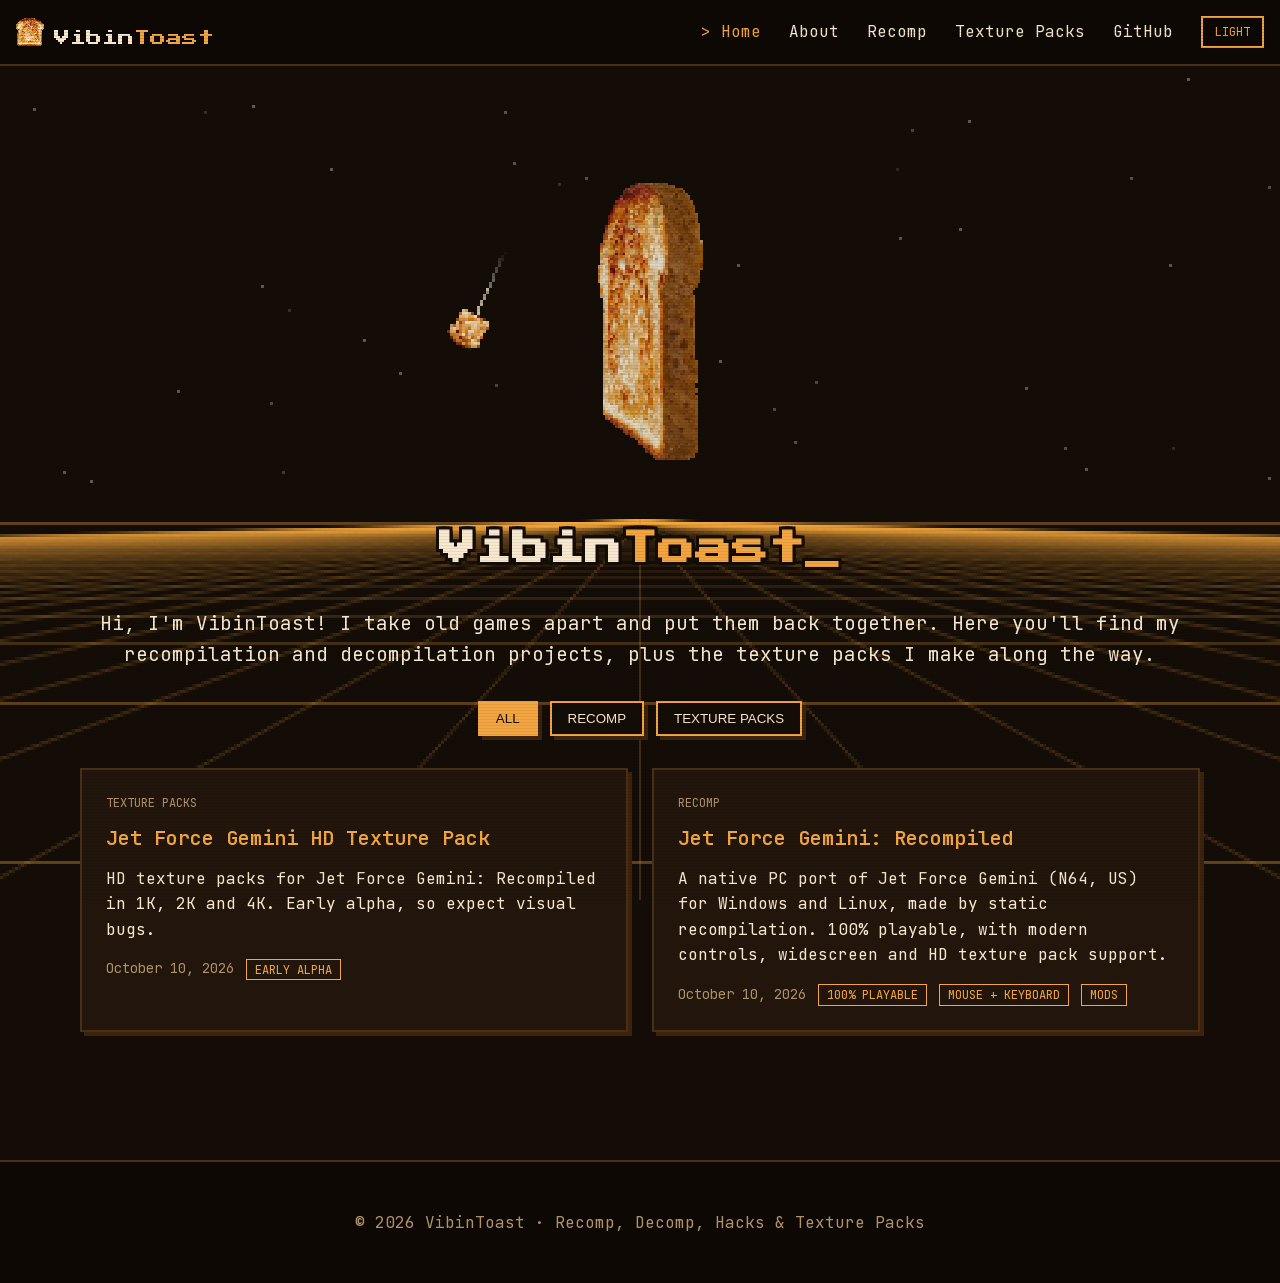
==== commit 5575ea84: "jfg-4k: remove the unused comparison pictures - fd6b0c4 VibinToast/toast-nextjs@fd6b0c4ef9b49dbe19ab" ====
--- a/index.html
+++ b/index.html
@@ -1,6 +1,6 @@
-<!DOCTYPE html><!--nKon9Dcyg6iMpPe01NSTQ--><html lang="en" class="__variable_571da3 __variable_ee06cb"><head><meta charSet="utf-8"/><meta name="viewport" content="width=device-width, initial-scale=1"/><link rel="preload" href="/_next/static/media/558ca1a6aa3cb55e-s.p.woff2" as="font" crossorigin="" type="font/woff2"/><link rel="preload" href="/_next/static/media/db234bd00cda6a96-s.p.woff2" as="font" crossorigin="" type="font/woff2"/><link rel="preload" as="image" href="/toast.png"/><link rel="stylesheet" href="/_next/static/css/8c8fd3aae0aa6baf.css" data-precedence="next"/><link rel="preload" as="script" fetchPriority="low" href="/_next/static/chunks/webpack-f668e16f4b9de8b4.js"/><script src="/_next/static/chunks/4bd1b696-c023c6e3521b1417.js" async=""></script><script src="/_next/static/chunks/255-9acdc15b78d766e6.js" async=""></script><script src="/_next/static/chunks/main-app-4c1c8db595376ac7.js" async=""></script><script src="/_next/static/chunks/619-ba102abea3e3d0e4.js" async=""></script><script src="/_next/static/chunks/app/layout-0e419e8a4fcc93de.js" async=""></script><script src="/_next/static/chunks/app/not-found-97f6faa21d4b775e.js" async=""></script><script src="/_next/static/chunks/app/page-75f6de0842d2b8ab.js" async=""></script><meta name="next-size-adjust" content=""/><title>VibinToast - Recomp, Decomp, Hacks &amp; Texture Packs</title><meta name="description" content="Recomp, Decomp, Hacks &amp; Texture Packs"/><link rel="icon" href="/toast.png"/><script src="/_next/static/chunks/polyfills-42372ed130431b0a.js" noModule=""></script></head><body><div hidden=""><!--$--><!--/$--></div><style>
+<!DOCTYPE html><!--JKQc4jGS9LUTHyaR2xRcg--><html lang="en" class="__variable_571da3 __variable_ee06cb"><head><meta charSet="utf-8"/><meta name="viewport" content="width=device-width, initial-scale=1"/><link rel="preload" href="/_next/static/media/558ca1a6aa3cb55e-s.p.woff2" as="font" crossorigin="" type="font/woff2"/><link rel="preload" href="/_next/static/media/db234bd00cda6a96-s.p.woff2" as="font" crossorigin="" type="font/woff2"/><link rel="preload" as="image" href="/toast.png"/><link rel="stylesheet" href="/_next/static/css/8c8fd3aae0aa6baf.css" data-precedence="next"/><link rel="preload" as="script" fetchPriority="low" href="/_next/static/chunks/webpack-f668e16f4b9de8b4.js"/><script src="/_next/static/chunks/4bd1b696-c023c6e3521b1417.js" async=""></script><script src="/_next/static/chunks/255-9acdc15b78d766e6.js" async=""></script><script src="/_next/static/chunks/main-app-4c1c8db595376ac7.js" async=""></script><script src="/_next/static/chunks/619-ba102abea3e3d0e4.js" async=""></script><script src="/_next/static/chunks/app/layout-0e419e8a4fcc93de.js" async=""></script><script src="/_next/static/chunks/app/not-found-97f6faa21d4b775e.js" async=""></script><script src="/_next/static/chunks/app/page-75f6de0842d2b8ab.js" async=""></script><meta name="next-size-adjust" content=""/><title>VibinToast - Recomp, Decomp, Hacks &amp; Texture Packs</title><meta name="description" content="Recomp, Decomp, Hacks &amp; Texture Packs"/><link rel="icon" href="/toast.png"/><script src="/_next/static/chunks/polyfills-42372ed130431b0a.js" noModule=""></script></head><body><div hidden=""><!--$--><!--/$--></div><style>
           html, body { min-height: 100%; }
           .page-shell { position: relative; z-index: 1; display: flex; flex-direction: column; min-height: 100vh; }
           .page-main { flex: 1 0 auto; }
           footer { flex-shrink: 0; }
-        </style><canvas id="retro-bg" aria-hidden="true" style="position:fixed;inset:0;width:100%;height:100%;z-index:0;image-rendering:pixelated;pointer-events:none"></canvas><div class="page-shell"><nav class="site-nav"><div class="nav-inner"><a class="brand" href="/"><img src="/toast.png" alt="" class="brand-icon"/><span class="brand-text"><span class="name-vibin">Vibin</span><span class="name-toast">Toast</span></span></a><div class="nav-links"><a class="nav-link active" href="/">Home</a><a class="nav-link" href="/about">About</a><a class="nav-link" href="/#recomp">Recomp</a><a class="nav-link" href="/#textures">Texture Packs</a><a href="https://github.com/VibinToast" class="nav-link" target="_blank" rel="noreferrer">GitHub</a><button class="theme-toggle" aria-label="Toggle light/dark theme"><span class="dark-mode-only">LIGHT</span><span class="light-mode-only">DARK</span></button></div><button class="menu-button" aria-label="Menu">☰</button></div><div id="mobile-menu" class="mobile-menu hidden"><a class="nav-link active" href="/">Home</a><a class="nav-link" href="/about">About</a><a class="nav-link" href="/#recomp">Recomp</a><a class="nav-link" href="/#textures">Texture Packs</a><a href="https://github.com/VibinToast" class="nav-link" target="_blank" rel="noreferrer">GitHub</a></div></nav><main class="page-main"><section class="section wide hero fade-in"><canvas class="toast-avatar" style="image-rendering:pixelated" aria-label="Spinning 3D toast"></canvas><h1 class="cursor"><span class="name-vibin">Vibin</span><span class="name-toast">Toast</span></h1><p class="lead">Hi, I&#x27;m VibinToast! I take old games apart and put them back together. Here you&#x27;ll find my recompilation and decompilation projects, plus the texture packs I make along the way.</p><div class="filters"><button type="button" class="filter-button active">All</button><button type="button" class="filter-button">Recomp</button><button type="button" class="filter-button">Texture Packs</button></div><div id="projects-list" class="grid"><a class="card clickable fade-in" data-category="textures" href="/projects/jfg-4k"><p class="card-category">Texture Packs</p><h2 class="card-title">Jet Force Gemini HD Texture Pack</h2><p class="card-text">HD texture packs for Jet Force Gemini: Recompiled in 1K, 2K and 4K. Early alpha, so expect visual bugs.</p><p class="card-meta">October 10, 2026<span class="tag">Early alpha</span></p></a><a class="card clickable fade-in" data-category="recomp" href="/projects/jfg-recomp"><p class="card-category">Recomp</p><h2 class="card-title">Jet Force Gemini: Recompiled</h2><p class="card-text">A native PC port of Jet Force Gemini (N64, US) for Windows and Linux, made by static recompilation. 100% playable, with modern controls, widescreen and HD texture pack support.</p><p class="card-meta">October 10, 2026<span class="tag">100% playable</span><span class="tag">Mouse + keyboard</span><span class="tag">Mods</span></p></a></div></section><!--$--><!--/$--></main><footer class="site-footer"><p>© <!-- -->2026<!-- --> <!-- -->VibinToast<!-- --> · <!-- -->Recomp, Decomp, Hacks &amp; Texture Packs</p></footer></div><script src="/_next/static/chunks/webpack-f668e16f4b9de8b4.js" id="_R_" async=""></script><script>(self.__next_f=self.__next_f||[]).push([0])</script><script>self.__next_f.push([1,"1:\"$Sreact.fragment\"\n2:I[9568,[\"619\",\"static/chunks/619-ba102abea3e3d0e4.js\",\"177\",\"static/chunks/app/layout-0e419e8a4fcc93de.js\"],\"Providers\"]\n3:I[21,[\"619\",\"static/chunks/619-ba102abea3e3d0e4.js\",\"177\",\"static/chunks/app/layout-0e419e8a4fcc93de.js\"],\"Nav\"]\n4:I[9766,[],\"\"]\n5:I[8924,[],\"\"]\n6:I[2619,[\"619\",\"static/chunks/619-ba102abea3e3d0e4.js\",\"345\",\"static/chunks/app/not-found-97f6faa21d4b775e.js\"],\"\"]\n7:I[1258,[\"619\",\"static/chunks/619-ba102abea3e3d0e4.js\",\"974\",\"static/chunks/app/page-75f6de0842d2b8ab.js\"],\"Toast3D\"]\n8:I[5863,[\"619\",\"static/chunks/619-ba102abea3e3d0e4.js\",\"974\",\"static/chunks/app/page-75f6de0842d2b8ab.js\"],\"Filters\"]\n9:I[4537,[\"619\",\"static/chunks/619-ba102abea3e3d0e4.js\",\"974\",\"static/chunks/app/page-75f6de0842d2b8ab.js\"],\"ProjectGrid\"]\ne:I[7150,[],\"\"]\n:HL[\"/_next/static/media/558ca1a6aa3cb55e-s.p.woff2\",\"font\",{\"crossOrigin\":\"\",\"type\":\"font/woff2\"}]\n:HL[\"/_next/static/media/db234bd00cda6a96-s.p.woff2\",\"font\",{\"crossOrigin\":\"\",\"type\":\"font/woff2\"}]\n:HL[\"/_next/static/css/8c8fd3aae0aa6baf.css\",\"style\"]\na:T1067,"])</script><script>self.__next_f.push([1,"\nA HD texture pack for [Jet Force Gemini: Recompiled](/projects/jfg-recomp) using Real-ESRGAN for upscaling.\n\nPlease refer to [Texture Pack Doc](https://github.com/VibinToast/JetForceGemini-Recomp/blob/main/docs/TEXTURE_PACKS.md) to get started creating your own.\n\nGithub: [Jet Force Gemini HD Texture Pack](https://github.com/VibinToast/JetForceGemini-HD_TexturePack)\n\n## Original vs HD\n\nDrag the slider across each picture to compare the original textures with the HD pack. Use the Fullscreen button for a closer look; the arrows there step through the pictures.\n\n\u003cCompare hd=\"/textures/jungle-HD.png\" og=\"/textures/jungle-OG.png\" caption=\"Jungle\" alt=\"Jungle\" /\u003e\n\n\u003cCompare hd=\"/textures/tunnel-HD.png\" og=\"/textures/tunnel-OG.png\" caption=\"Tunnel\" alt=\"Tunnel\" /\u003e\n\n\u003cCompare hd=\"/textures/waterruin-HD.png\" og=\"/textures/waterruin-OG.png\" caption=\"Water ruin\" alt=\"Water ruin\" /\u003e\n\n\u003cCompare hd=\"/textures/underwater-HD.png\" og=\"/textures/underwater-OG.png\" caption=\"Underwater\" alt=\"Underwater\" /\u003e\n\n\u003cCompare hd=\"/textures/mines-HD.png\" og=\"/textures/mines-OG.png\" caption=\"Mines\" alt=\"Mines\" /\u003e\n\n\u003cCompare hd=\"/textures/cargo-HD.png\" og=\"/textures/cargo-OG.png\" caption=\"Cargo\" alt=\"Cargo\" /\u003e\n\n\u003cCompare hd=\"/textures/dog_HD.png\" og=\"/textures/dog_OG.png\" caption=\"Dog\" alt=\"Dog\" /\u003e\n\n\u003cCompare hd=\"/textures/inside-HD.png\" og=\"/textures/inside-OG.png\" caption=\"Inside\" alt=\"Inside\" /\u003e\n\n\u003cCompare hd=\"/textures/mizar-HD.png\" og=\"/textures/mizar-OG.png\" caption=\"Mizar\" alt=\"Mizar\" /\u003e\n\n\u003cCompare hd=\"/textures/beforemizar-HD.png\" og=\"/textures/beforemizar-OG.png\" caption=\"Before Mizar\" alt=\"Before Mizar\" /\u003e\n\n\u003cCompare hd=\"/textures/ants-HD.png\" og=\"/textures/ants-OG.png\" caption=\"Ants\" alt=\"Ants\" /\u003e\n\n\u003cCompare hd=\"/textures/dogchasm-HD.png\" og=\"/textures/dogchasm-OG.png\" caption=\"Dog chasm\" alt=\"Dog chasm\" /\u003e\n\n\u003cCompare hd=\"/textures/hideout-HD.png\" og=\"/textures/hideout-OG.png\" caption=\"Hideout\" alt=\"Hideout\" /\u003e\n\n\u003cCompare hd=\"/textures/ship-HD.png\" og=\"/textures/ship-OG.png\" caption=\"Ship\" alt=\"Ship\" /\u003e\n\n\u003cCompare hd=\"/textures/vela_pyramid-HD.png\" og=\"/textures/vela_pyramid-OG.png\" caption=\"Vela pyramid\" alt=\"Vela pyramid\" /\u003e\n\n\u003cCompare hd=\"/textures/waterfall-HD.png\" og=\"/textures/waterfall-OG.png\" caption=\"Waterfall\" alt=\"Waterfall\" /\u003e\n\n## Download\n\nThe easiest way is the game's launcher (Recompiled 1.2 or later): turn on **Check for Updates** and **Official HD\nTexture Pack**, and it downloads and installs the pack, and offers an **Update** when a new version is out.\n\nOr download one pack by hand:\n\n- [1K HD Texture Pack v1.1.1](https://github.com/VibinToast/JetForceGemini-HD_TexturePack/releases/download/v1.1.1/Official_Recomp_HD-1K_v1.1.1.rtz) (rtz, 198 MB) (Recommended for most!)\n\n- [2K HD Texture Pack v1.1.1](https://github.com/VibinToast/JetForceGemini-HD_TexturePack/releases/download/v1.1.1/Official_Recomp_HD-2K_v1.1.1.rtz) (rtz, 782 MB)\n\n- 4K HD Texture Pack v1.1.0 (rtz, 3.0 GB, in two parts): [part 1](https://github.com/VibinToast/JetForceGemini-HD_TexturePack/releases/download/v1.1.1/Official_Recomp_HD-4K_v1.1.0.rtz.001) and [part 2](https://github.com/VibinToast/JetForceGemini-HD_TexturePack/releases/download/v1.1.1/Official_Recomp_HD-4K_v1.1.0.rtz.002). Download both.\n\nAll files are on the [latest release](https://github.com/VibinToast/JetForceGemini-HD_TexturePack/releases/latest).\n\n## Install\n\nPut the `.rtz` file in the game's `texture_packs` folder, then pick it on the Textures page or press F6 in game to\ncycle through packs. The launcher's **Open Texture Packs Folder** button opens the folder for you.\n\n- **Windows:** `texture_packs\\` next to `JetForceGeminiRecompiled.exe`\n- **Linux AppImage and Steam Deck:** `~/.local/share/JetForceGeminiRecompiled/texture_packs/`\n- **Linux portable (tar.gz):** `texture_packs/` inside the game folder\n\n**4K:** put both parts in `texture_packs`. The game joins them into one pack by itself the next time it starts, then\nremoves the parts. To join them yourself, see the\n[texture pack README](https://github.com/VibinToast/JetForceGemini-HD_TexturePack#the-4k-pack-comes-in-two-parts).\n\n## Early Alpha\n\nThis is an early alpha, so expect visual bugs:\n\n- Fonts\n- Scrolling textures\n- Noticeable seams\n- Warped textures\n"])</script><script>self.__next_f.push([1,"b:Tc55,"])</script><script>self.__next_f.push([1,"\nA native PC port of Jet Force Gemini (N64, US) for Windows and Linux, made by static recompilation. There is no emulator: the game's code is translated from your ROM and compiled for your PC. The game is 100% playable.\n\n## Downloads\n\nBinaries: [Latest JFG portable Build](https://github.com/VibinToast/JetForceGemini-Recomp/releases/latest)\n\nSource: [Source code and build instructions on GitHub](https://github.com/VibinToast/JetForceGemini-Recomp)\n\n## What You Need\n\nNo game code or assets are included, so you need your own Jet Force Gemini US ROM in `.z64` format.\n\n- Windows 10/11 with a Direct3D 12 GPU, or Linux with a Vulkan GPU\n- The ROM saved as `baserom.us.z64` in the project folder\n\n```\n# Windows\nbuild_windows.bat\nrun_windows.bat\n\n# Linux\n./build_linux.sh \u0026\u0026 ./run_linux.sh\n```\n\nThe first build takes 10-40 minutes. The [README](https://github.com/VibinToast/JetForceGemini-Recomp#build-and-run) lists the tools to install first.\n\n## Features\n\n- Dual-stick and mouse-and-keyboard controls, with over-the-shoulder aiming and rebindable buttons\n- Profiles: Default (the original game), Modern, Modern and Balanced, Extreme, and your own\n- Widescreen, ambient occlusion, bloom and longer draw distance\n- HD texture packs, switched in-game, plus texture dumping\n- Skippable cutscenes, and adjustable damage, movement and weapon stats\n- A tools toolbar with cheats, level warp and an items editor\n- A fly camera for screenshots\n\n## Modding\n\nThe port loads mods: `.nrm` files in `bin/mods/`, switched on and off and ordered in the Mods tab of the settings menu.\nA mod can add new planets and whole galaxies to the planet map, new levels, reskinned enemies, its own music, Lua\nscripts and weapon tuning, change the game's own levels, or patch the game's code.\n\n- [The JFG Modding Wiki](https://jfg.vibintoast.com): how to make mods, step-by-step tutorials, and what the modding\n  API can do so far\n- [JFG-Studio](https://github.com/VibinToast/JFG-Studio): a level and modpack editor. Place squads, doors, keys,\n  pickups and exits on your own geometry, set up planets and galaxies, add triggers, scripts and music, then build the\n  pack and play it with one button\n- [jfg64](https://github.com/VibinToast/jfg64-blender): a Blender add-on for modelling levels for JFG-Studio\n\nStudio reads your own ROM; nothing from the game is in what it makes.\n\n## How It Works\n\nThe port uses [N64Recomp](https://github.com/N64Recomp/N64Recomp) to translate the game's code, [N64ModernRuntime](https://github.com/N64Recomp/N64ModernRuntime) in place of the N64 operating system, and [RT64](https://github.com/rt64/rt64) for rendering. It is built on [cyscott/dkr-recomp](https://github.com/cyscott/dkr-recomp).\n\n## Credits\n\n- The Jet Force Gemini decompilation project\n- cyscott/dkr-recomp and the Diddy Kong Racing decompilation\n- N64Recomp, N64ModernRuntime, RT64 and their contributors\n\n\u003cp class=\"muted\"\u003eThis project was built with heavy help from AI (Claude), under the direction of the project owner. Jet Force Gemini and its logos belong to their rights holders; this project is not affiliated with or endorsed by them. The code is licensed under GPL v3.\u003c/p\u003e\n"])</script><script>self.__next_f.push([1,"0:{\"P\":null,\"b\":\"nKon9Dcyg6iMpPe01NSTQ\",\"p\":\"\",\"c\":[\"\",\"\"],\"i\":false,\"f\":[[[\"\",{\"children\":[\"__PAGE__\",{}]},\"$undefined\",\"$undefined\",true],[\"\",[\"$\",\"$1\",\"c\",{\"children\":[[[\"$\",\"link\",\"0\",{\"rel\":\"stylesheet\",\"href\":\"/_next/static/css/8c8fd3aae0aa6baf.css\",\"precedence\":\"next\",\"crossOrigin\":\"$undefined\",\"nonce\":\"$undefined\"}]],[\"$\",\"html\",null,{\"lang\":\"en\",\"className\":\"__variable_571da3 __variable_ee06cb\",\"suppressHydrationWarning\":true,\"children\":[\"$\",\"body\",null,{\"children\":[[\"$\",\"style\",null,{\"children\":\"\\n          html, body { min-height: 100%; }\\n          .page-shell { position: relative; z-index: 1; display: flex; flex-direction: column; min-height: 100vh; }\\n          .page-main { flex: 1 0 auto; }\\n          footer { flex-shrink: 0; }\\n        \"}],[\"$\",\"$L2\",null,{\"children\":[\"$\",\"div\",null,{\"className\":\"page-shell\",\"children\":[[\"$\",\"$L3\",null,{\"usedCategories\":[\"recomp\",\"textures\"]}],[\"$\",\"main\",null,{\"className\":\"page-main\",\"children\":[\"$\",\"$L4\",null,{\"parallelRouterKey\":\"children\",\"error\":\"$undefined\",\"errorStyles\":\"$undefined\",\"errorScripts\":\"$undefined\",\"template\":[\"$\",\"$L5\",null,{}],\"templateStyles\":\"$undefined\",\"templateScripts\":\"$undefined\",\"notFound\":[[\"$\",\"section\",null,{\"className\":\"section narrow fade-in\",\"children\":[[\"$\",\"h1\",null,{\"children\":\"404\"}],[\"$\",\"p\",null,{\"className\":\"muted\",\"children\":\"That page doesn't exist.\"}],[\"$\",\"p\",null,{\"children\":[\"$\",\"$L6\",null,{\"href\":\"/\",\"children\":\"Back to the front page\"}]}]]}],[]],\"forbidden\":\"$undefined\",\"unauthorized\":\"$undefined\"}]}],[\"$\",\"footer\",null,{\"className\":\"site-footer\",\"children\":[\"$\",\"p\",null,{\"children\":[\"© \",2026,\" \",\"VibinToast\",\" · \",\"Recomp, Decomp, Hacks \u0026 Texture Packs\"]}]}]]}]}]]}]}]]}],{\"children\":[\"__PAGE__\",[\"$\",\"$1\",\"c\",{\"children\":[[\"$\",\"section\",null,{\"className\":\"section wide hero fade-in\",\"children\":[[\"$\",\"$L7\",null,{}],[\"$\",\"h1\",null,{\"className\":\"cursor\",\"children\":[[\"$\",\"span\",null,{\"className\":\"name-vibin\",\"children\":\"Vibin\"}],[\"$\",\"span\",null,{\"className\":\"name-toast\",\"children\":\"Toast\"}]]}],[\"$\",\"p\",null,{\"className\":\"lead\",\"children\":\"Hi, I'm VibinToast! I take old games apart and put them back together. Here you'll find my recompilation and decompilation projects, plus the texture packs I make along the way.\"}],[\"$\",\"$L8\",null,{\"usedCategories\":[\"recomp\",\"textures\"]}],[\"$\",\"$L9\",null,{\"projects\":[{\"slug\":\"jfg-4k\",\"title\":\"Jet Force Gemini HD Texture Pack\",\"excerpt\":\"HD texture packs for Jet Force Gemini: Recompiled in 1K, 2K and 4K. Early alpha, so expect visual bugs.\",\"category\":\"textures\",\"date\":\"2026-10-10\",\"tags\":[\"Early alpha\"],\"content\":\"$a\"},{\"slug\":\"jfg-recomp\",\"title\":\"Jet Force Gemini: Recompiled\",\"excerpt\":\"A native PC port of Jet Force Gemini (N64, US) for Windows and Linux, made by static recompilation. 100% playable, with modern controls, widescreen and HD texture pack support.\",\"category\":\"recomp\",\"date\":\"2026-10-10\",\"tags\":[\"100% playable\",\"Mouse + keyboard\",\"Mods\"],\"content\":\"$b\"}]}]]}],null,\"$Lc\"]}],{},null,false]},null,false],\"$Ld\",false]],\"m\":\"$undefined\",\"G\":[\"$e\",[]],\"s\":false,\"S\":true}\n"])</script><script>self.__next_f.push([1,"f:I[4431,[],\"OutletBoundary\"]\n11:I[5278,[],\"AsyncMetadataOutlet\"]\n13:I[4431,[],\"ViewportBoundary\"]\n15:I[4431,[],\"MetadataBoundary\"]\n16:\"$Sreact.suspense\"\nc:[\"$\",\"$Lf\",null,{\"children\":[\"$L10\",[\"$\",\"$L11\",null,{\"promise\":\"$@12\"}]]}]\nd:[\"$\",\"$1\",\"h\",{\"children\":[null,[[\"$\",\"$L13\",null,{\"children\":\"$L14\"}],[\"$\",\"meta\",null,{\"name\":\"next-size-adjust\",\"content\":\"\"}]],[\"$\",\"$L15\",null,{\"children\":[\"$\",\"div\",null,{\"hidden\":true,\"children\":[\"$\",\"$16\",null,{\"fallback\":null,\"children\":\"$L17\"}]}]}]]}]\n"])</script><script>self.__next_f.push([1,"14:[[\"$\",\"meta\",\"0\",{\"charSet\":\"utf-8\"}],[\"$\",\"meta\",\"1\",{\"name\":\"viewport\",\"content\":\"width=device-width, initial-scale=1\"}]]\n10:null\n"])</script><script>self.__next_f.push([1,"18:I[622,[],\"IconMark\"]\n12:{\"metadata\":[[\"$\",\"title\",\"0\",{\"children\":\"VibinToast - Recomp, Decomp, Hacks \u0026 Texture Packs\"}],[\"$\",\"meta\",\"1\",{\"name\":\"description\",\"content\":\"Recomp, Decomp, Hacks \u0026 Texture Packs\"}],[\"$\",\"link\",\"2\",{\"rel\":\"icon\",\"href\":\"/toast.png\"}],[\"$\",\"$L18\",\"3\",{}]],\"error\":null,\"digest\":\"$undefined\"}\n"])</script><script>self.__next_f.push([1,"17:\"$12:metadata\"\n"])</script></body></html>+        </style><canvas id="retro-bg" aria-hidden="true" style="position:fixed;inset:0;width:100%;height:100%;z-index:0;image-rendering:pixelated;pointer-events:none"></canvas><div class="page-shell"><nav class="site-nav"><div class="nav-inner"><a class="brand" href="/"><img src="/toast.png" alt="" class="brand-icon"/><span class="brand-text"><span class="name-vibin">Vibin</span><span class="name-toast">Toast</span></span></a><div class="nav-links"><a class="nav-link active" href="/">Home</a><a class="nav-link" href="/about">About</a><a class="nav-link" href="/#recomp">Recomp</a><a class="nav-link" href="/#textures">Texture Packs</a><a href="https://github.com/VibinToast" class="nav-link" target="_blank" rel="noreferrer">GitHub</a><button class="theme-toggle" aria-label="Toggle light/dark theme"><span class="dark-mode-only">LIGHT</span><span class="light-mode-only">DARK</span></button></div><button class="menu-button" aria-label="Menu">☰</button></div><div id="mobile-menu" class="mobile-menu hidden"><a class="nav-link active" href="/">Home</a><a class="nav-link" href="/about">About</a><a class="nav-link" href="/#recomp">Recomp</a><a class="nav-link" href="/#textures">Texture Packs</a><a href="https://github.com/VibinToast" class="nav-link" target="_blank" rel="noreferrer">GitHub</a></div></nav><main class="page-main"><section class="section wide hero fade-in"><canvas class="toast-avatar" style="image-rendering:pixelated" aria-label="Spinning 3D toast"></canvas><h1 class="cursor"><span class="name-vibin">Vibin</span><span class="name-toast">Toast</span></h1><p class="lead">Hi, I&#x27;m VibinToast! I take old games apart and put them back together. Here you&#x27;ll find my recompilation and decompilation projects, plus the texture packs I make along the way.</p><div class="filters"><button type="button" class="filter-button active">All</button><button type="button" class="filter-button">Recomp</button><button type="button" class="filter-button">Texture Packs</button></div><div id="projects-list" class="grid"><a class="card clickable fade-in" data-category="textures" href="/projects/jfg-4k"><p class="card-category">Texture Packs</p><h2 class="card-title">Jet Force Gemini HD Texture Pack</h2><p class="card-text">HD texture packs for Jet Force Gemini: Recompiled in 1K, 2K and 4K. Early alpha, so expect visual bugs.</p><p class="card-meta">October 10, 2026<span class="tag">Early alpha</span></p></a><a class="card clickable fade-in" data-category="recomp" href="/projects/jfg-recomp"><p class="card-category">Recomp</p><h2 class="card-title">Jet Force Gemini: Recompiled</h2><p class="card-text">A native PC port of Jet Force Gemini (N64, US) for Windows and Linux, made by static recompilation. 100% playable, with modern controls, widescreen and HD texture pack support.</p><p class="card-meta">October 10, 2026<span class="tag">100% playable</span><span class="tag">Mouse + keyboard</span><span class="tag">Mods</span></p></a></div></section><!--$--><!--/$--></main><footer class="site-footer"><p>© <!-- -->2026<!-- --> <!-- -->VibinToast<!-- --> · <!-- -->Recomp, Decomp, Hacks &amp; Texture Packs</p></footer></div><script src="/_next/static/chunks/webpack-f668e16f4b9de8b4.js" id="_R_" async=""></script><script>(self.__next_f=self.__next_f||[]).push([0])</script><script>self.__next_f.push([1,"1:\"$Sreact.fragment\"\n2:I[9568,[\"619\",\"static/chunks/619-ba102abea3e3d0e4.js\",\"177\",\"static/chunks/app/layout-0e419e8a4fcc93de.js\"],\"Providers\"]\n3:I[21,[\"619\",\"static/chunks/619-ba102abea3e3d0e4.js\",\"177\",\"static/chunks/app/layout-0e419e8a4fcc93de.js\"],\"Nav\"]\n4:I[9766,[],\"\"]\n5:I[8924,[],\"\"]\n6:I[2619,[\"619\",\"static/chunks/619-ba102abea3e3d0e4.js\",\"345\",\"static/chunks/app/not-found-97f6faa21d4b775e.js\"],\"\"]\n7:I[1258,[\"619\",\"static/chunks/619-ba102abea3e3d0e4.js\",\"974\",\"static/chunks/app/page-75f6de0842d2b8ab.js\"],\"Toast3D\"]\n8:I[5863,[\"619\",\"static/chunks/619-ba102abea3e3d0e4.js\",\"974\",\"static/chunks/app/page-75f6de0842d2b8ab.js\"],\"Filters\"]\n9:I[4537,[\"619\",\"static/chunks/619-ba102abea3e3d0e4.js\",\"974\",\"static/chunks/app/page-75f6de0842d2b8ab.js\"],\"ProjectGrid\"]\ne:I[7150,[],\"\"]\n:HL[\"/_next/static/media/558ca1a6aa3cb55e-s.p.woff2\",\"font\",{\"crossOrigin\":\"\",\"type\":\"font/woff2\"}]\n:HL[\"/_next/static/media/db234bd00cda6a96-s.p.woff2\",\"font\",{\"crossOrigin\":\"\",\"type\":\"font/woff2\"}]\n:HL[\"/_next/static/css/8c8fd3aae0aa6baf.css\",\"style\"]\na:T1087,"])</script><script>self.__next_f.push([1,"\nA HD texture pack for [Jet Force Gemini: Recompiled](/projects/jfg-recomp) using Real-ESRGAN for upscaling.\n\nPlease refer to [Texture Pack Doc](https://github.com/VibinToast/JetForceGemini-Recomp/blob/main/docs/TEXTURE_PACKS.md) to get started creating your own.\n\nGithub: [Jet Force Gemini HD Texture Pack](https://github.com/VibinToast/JetForceGemini-HD_TexturePack)\n\n## Original vs HD\n\nDrag the slider across each picture to compare the original textures with the HD pack. Use the Fullscreen button for a closer look; the arrows there step through the pictures.\n\n\u003cCompare hd=\"/textures/jungle-HD.webp\" og=\"/textures/jungle-OG.webp\" caption=\"Jungle\" alt=\"Jungle\" /\u003e\n\n\u003cCompare hd=\"/textures/tunnel-HD.webp\" og=\"/textures/tunnel-OG.webp\" caption=\"Tunnel\" alt=\"Tunnel\" /\u003e\n\n\u003cCompare hd=\"/textures/waterruin-HD.webp\" og=\"/textures/waterruin-OG.webp\" caption=\"Water ruin\" alt=\"Water ruin\" /\u003e\n\n\u003cCompare hd=\"/textures/underwater-HD.webp\" og=\"/textures/underwater-OG.webp\" caption=\"Underwater\" alt=\"Underwater\" /\u003e\n\n\u003cCompare hd=\"/textures/mines-HD.webp\" og=\"/textures/mines-OG.webp\" caption=\"Mines\" alt=\"Mines\" /\u003e\n\n\u003cCompare hd=\"/textures/cargo-HD.webp\" og=\"/textures/cargo-OG.webp\" caption=\"Cargo\" alt=\"Cargo\" /\u003e\n\n\u003cCompare hd=\"/textures/dog_HD.webp\" og=\"/textures/dog_OG.webp\" caption=\"Dog\" alt=\"Dog\" /\u003e\n\n\u003cCompare hd=\"/textures/inside-HD.webp\" og=\"/textures/inside-OG.webp\" caption=\"Inside\" alt=\"Inside\" /\u003e\n\n\u003cCompare hd=\"/textures/mizar-HD.webp\" og=\"/textures/mizar-OG.webp\" caption=\"Mizar\" alt=\"Mizar\" /\u003e\n\n\u003cCompare hd=\"/textures/beforemizar-HD.webp\" og=\"/textures/beforemizar-OG.webp\" caption=\"Before Mizar\" alt=\"Before Mizar\" /\u003e\n\n\u003cCompare hd=\"/textures/ants-HD.webp\" og=\"/textures/ants-OG.webp\" caption=\"Ants\" alt=\"Ants\" /\u003e\n\n\u003cCompare hd=\"/textures/dogchasm-HD.webp\" og=\"/textures/dogchasm-OG.webp\" caption=\"Dog chasm\" alt=\"Dog chasm\" /\u003e\n\n\u003cCompare hd=\"/textures/hideout-HD.webp\" og=\"/textures/hideout-OG.webp\" caption=\"Hideout\" alt=\"Hideout\" /\u003e\n\n\u003cCompare hd=\"/textures/ship-HD.webp\" og=\"/textures/ship-OG.webp\" caption=\"Ship\" alt=\"Ship\" /\u003e\n\n\u003cCompare hd=\"/textures/vela_pyramid-HD.webp\" og=\"/textures/vela_pyramid-OG.webp\" caption=\"Vela pyramid\" alt=\"Vela pyramid\" /\u003e\n\n\u003cCompare hd=\"/textures/waterfall-HD.webp\" og=\"/textures/waterfall-OG.webp\" caption=\"Waterfall\" alt=\"Waterfall\" /\u003e\n\n## Download\n\nThe easiest way is the game's launcher (Recompiled 1.2 or later): turn on **Check for Updates** and **Official HD\nTexture Pack**, and it downloads and installs the pack, and offers an **Update** when a new version is out.\n\nOr download one pack by hand:\n\n- [1K HD Texture Pack v1.1.1](https://github.com/VibinToast/JetForceGemini-HD_TexturePack/releases/download/v1.1.1/Official_Recomp_HD-1K_v1.1.1.rtz) (rtz, 198 MB) (Recommended for most!)\n\n- [2K HD Texture Pack v1.1.1](https://github.com/VibinToast/JetForceGemini-HD_TexturePack/releases/download/v1.1.1/Official_Recomp_HD-2K_v1.1.1.rtz) (rtz, 782 MB)\n\n- 4K HD Texture Pack v1.1.0 (rtz, 3.0 GB, in two parts): [part 1](https://github.com/VibinToast/JetForceGemini-HD_TexturePack/releases/download/v1.1.1/Official_Recomp_HD-4K_v1.1.0.rtz.001) and [part 2](https://github.com/VibinToast/JetForceGemini-HD_TexturePack/releases/download/v1.1.1/Official_Recomp_HD-4K_v1.1.0.rtz.002). Download both.\n\nAll files are on the [latest release](https://github.com/VibinToast/JetForceGemini-HD_TexturePack/releases/latest).\n\n## Install\n\nPut the `.rtz` file in the game's `texture_packs` folder, then pick it on the Textures page or press F6 in game to\ncycle through packs. The launcher's **Open Texture Packs Folder** button opens the folder for you.\n\n- **Windows:** `texture_packs\\` next to `JetForceGeminiRecompiled.exe`\n- **Linux AppImage and Steam Deck:** `~/.local/share/JetForceGeminiRecompiled/texture_packs/`\n- **Linux portable (tar.gz):** `texture_packs/` inside the game folder\n\n**4K:** put both parts in `texture_packs`. The game joins them into one pack by itself the next time it starts, then\nremoves the parts. To join them yourself, see the\n[texture pack README](https://github.com/VibinToast/JetForceGemini-HD_TexturePack#the-4k-pack-comes-in-two-parts).\n\n## Early Alpha\n\nThis is an early alpha, so expect visual bugs:\n\n- Fonts\n- Scrolling textures\n- Noticeable seams\n- Warped textures\n"])</script><script>self.__next_f.push([1,"b:Tc55,"])</script><script>self.__next_f.push([1,"\nA native PC port of Jet Force Gemini (N64, US) for Windows and Linux, made by static recompilation. There is no emulator: the game's code is translated from your ROM and compiled for your PC. The game is 100% playable.\n\n## Downloads\n\nBinaries: [Latest JFG portable Build](https://github.com/VibinToast/JetForceGemini-Recomp/releases/latest)\n\nSource: [Source code and build instructions on GitHub](https://github.com/VibinToast/JetForceGemini-Recomp)\n\n## What You Need\n\nNo game code or assets are included, so you need your own Jet Force Gemini US ROM in `.z64` format.\n\n- Windows 10/11 with a Direct3D 12 GPU, or Linux with a Vulkan GPU\n- The ROM saved as `baserom.us.z64` in the project folder\n\n```\n# Windows\nbuild_windows.bat\nrun_windows.bat\n\n# Linux\n./build_linux.sh \u0026\u0026 ./run_linux.sh\n```\n\nThe first build takes 10-40 minutes. The [README](https://github.com/VibinToast/JetForceGemini-Recomp#build-and-run) lists the tools to install first.\n\n## Features\n\n- Dual-stick and mouse-and-keyboard controls, with over-the-shoulder aiming and rebindable buttons\n- Profiles: Default (the original game), Modern, Modern and Balanced, Extreme, and your own\n- Widescreen, ambient occlusion, bloom and longer draw distance\n- HD texture packs, switched in-game, plus texture dumping\n- Skippable cutscenes, and adjustable damage, movement and weapon stats\n- A tools toolbar with cheats, level warp and an items editor\n- A fly camera for screenshots\n\n## Modding\n\nThe port loads mods: `.nrm` files in `bin/mods/`, switched on and off and ordered in the Mods tab of the settings menu.\nA mod can add new planets and whole galaxies to the planet map, new levels, reskinned enemies, its own music, Lua\nscripts and weapon tuning, change the game's own levels, or patch the game's code.\n\n- [The JFG Modding Wiki](https://jfg.vibintoast.com): how to make mods, step-by-step tutorials, and what the modding\n  API can do so far\n- [JFG-Studio](https://github.com/VibinToast/JFG-Studio): a level and modpack editor. Place squads, doors, keys,\n  pickups and exits on your own geometry, set up planets and galaxies, add triggers, scripts and music, then build the\n  pack and play it with one button\n- [jfg64](https://github.com/VibinToast/jfg64-blender): a Blender add-on for modelling levels for JFG-Studio\n\nStudio reads your own ROM; nothing from the game is in what it makes.\n\n## How It Works\n\nThe port uses [N64Recomp](https://github.com/N64Recomp/N64Recomp) to translate the game's code, [N64ModernRuntime](https://github.com/N64Recomp/N64ModernRuntime) in place of the N64 operating system, and [RT64](https://github.com/rt64/rt64) for rendering. It is built on [cyscott/dkr-recomp](https://github.com/cyscott/dkr-recomp).\n\n## Credits\n\n- The Jet Force Gemini decompilation project\n- cyscott/dkr-recomp and the Diddy Kong Racing decompilation\n- N64Recomp, N64ModernRuntime, RT64 and their contributors\n\n\u003cp class=\"muted\"\u003eThis project was built with heavy help from AI (Claude), under the direction of the project owner. Jet Force Gemini and its logos belong to their rights holders; this project is not affiliated with or endorsed by them. The code is licensed under GPL v3.\u003c/p\u003e\n"])</script><script>self.__next_f.push([1,"0:{\"P\":null,\"b\":\"JKQc4jGS9LUTHyaR2xRcg\",\"p\":\"\",\"c\":[\"\",\"\"],\"i\":false,\"f\":[[[\"\",{\"children\":[\"__PAGE__\",{}]},\"$undefined\",\"$undefined\",true],[\"\",[\"$\",\"$1\",\"c\",{\"children\":[[[\"$\",\"link\",\"0\",{\"rel\":\"stylesheet\",\"href\":\"/_next/static/css/8c8fd3aae0aa6baf.css\",\"precedence\":\"next\",\"crossOrigin\":\"$undefined\",\"nonce\":\"$undefined\"}]],[\"$\",\"html\",null,{\"lang\":\"en\",\"className\":\"__variable_571da3 __variable_ee06cb\",\"suppressHydrationWarning\":true,\"children\":[\"$\",\"body\",null,{\"children\":[[\"$\",\"style\",null,{\"children\":\"\\n          html, body { min-height: 100%; }\\n          .page-shell { position: relative; z-index: 1; display: flex; flex-direction: column; min-height: 100vh; }\\n          .page-main { flex: 1 0 auto; }\\n          footer { flex-shrink: 0; }\\n        \"}],[\"$\",\"$L2\",null,{\"children\":[\"$\",\"div\",null,{\"className\":\"page-shell\",\"children\":[[\"$\",\"$L3\",null,{\"usedCategories\":[\"recomp\",\"textures\"]}],[\"$\",\"main\",null,{\"className\":\"page-main\",\"children\":[\"$\",\"$L4\",null,{\"parallelRouterKey\":\"children\",\"error\":\"$undefined\",\"errorStyles\":\"$undefined\",\"errorScripts\":\"$undefined\",\"template\":[\"$\",\"$L5\",null,{}],\"templateStyles\":\"$undefined\",\"templateScripts\":\"$undefined\",\"notFound\":[[\"$\",\"section\",null,{\"className\":\"section narrow fade-in\",\"children\":[[\"$\",\"h1\",null,{\"children\":\"404\"}],[\"$\",\"p\",null,{\"className\":\"muted\",\"children\":\"That page doesn't exist.\"}],[\"$\",\"p\",null,{\"children\":[\"$\",\"$L6\",null,{\"href\":\"/\",\"children\":\"Back to the front page\"}]}]]}],[]],\"forbidden\":\"$undefined\",\"unauthorized\":\"$undefined\"}]}],[\"$\",\"footer\",null,{\"className\":\"site-footer\",\"children\":[\"$\",\"p\",null,{\"children\":[\"© \",2026,\" \",\"VibinToast\",\" · \",\"Recomp, Decomp, Hacks \u0026 Texture Packs\"]}]}]]}]}]]}]}]]}],{\"children\":[\"__PAGE__\",[\"$\",\"$1\",\"c\",{\"children\":[[\"$\",\"section\",null,{\"className\":\"section wide hero fade-in\",\"children\":[[\"$\",\"$L7\",null,{}],[\"$\",\"h1\",null,{\"className\":\"cursor\",\"children\":[[\"$\",\"span\",null,{\"className\":\"name-vibin\",\"children\":\"Vibin\"}],[\"$\",\"span\",null,{\"className\":\"name-toast\",\"children\":\"Toast\"}]]}],[\"$\",\"p\",null,{\"className\":\"lead\",\"children\":\"Hi, I'm VibinToast! I take old games apart and put them back together. Here you'll find my recompilation and decompilation projects, plus the texture packs I make along the way.\"}],[\"$\",\"$L8\",null,{\"usedCategories\":[\"recomp\",\"textures\"]}],[\"$\",\"$L9\",null,{\"projects\":[{\"slug\":\"jfg-4k\",\"title\":\"Jet Force Gemini HD Texture Pack\",\"excerpt\":\"HD texture packs for Jet Force Gemini: Recompiled in 1K, 2K and 4K. Early alpha, so expect visual bugs.\",\"category\":\"textures\",\"date\":\"2026-10-10\",\"tags\":[\"Early alpha\"],\"content\":\"$a\"},{\"slug\":\"jfg-recomp\",\"title\":\"Jet Force Gemini: Recompiled\",\"excerpt\":\"A native PC port of Jet Force Gemini (N64, US) for Windows and Linux, made by static recompilation. 100% playable, with modern controls, widescreen and HD texture pack support.\",\"category\":\"recomp\",\"date\":\"2026-10-10\",\"tags\":[\"100% playable\",\"Mouse + keyboard\",\"Mods\"],\"content\":\"$b\"}]}]]}],null,\"$Lc\"]}],{},null,false]},null,false],\"$Ld\",false]],\"m\":\"$undefined\",\"G\":[\"$e\",[]],\"s\":false,\"S\":true}\n"])</script><script>self.__next_f.push([1,"f:I[4431,[],\"OutletBoundary\"]\n11:I[5278,[],\"AsyncMetadataOutlet\"]\n13:I[4431,[],\"ViewportBoundary\"]\n15:I[4431,[],\"MetadataBoundary\"]\n16:\"$Sreact.suspense\"\nc:[\"$\",\"$Lf\",null,{\"children\":[\"$L10\",[\"$\",\"$L11\",null,{\"promise\":\"$@12\"}]]}]\nd:[\"$\",\"$1\",\"h\",{\"children\":[null,[[\"$\",\"$L13\",null,{\"children\":\"$L14\"}],[\"$\",\"meta\",null,{\"name\":\"next-size-adjust\",\"content\":\"\"}]],[\"$\",\"$L15\",null,{\"children\":[\"$\",\"div\",null,{\"hidden\":true,\"children\":[\"$\",\"$16\",null,{\"fallback\":null,\"children\":\"$L17\"}]}]}]]}]\n"])</script><script>self.__next_f.push([1,"14:[[\"$\",\"meta\",\"0\",{\"charSet\":\"utf-8\"}],[\"$\",\"meta\",\"1\",{\"name\":\"viewport\",\"content\":\"width=device-width, initial-scale=1\"}]]\n10:null\n"])</script><script>self.__next_f.push([1,"18:I[622,[],\"IconMark\"]\n12:{\"metadata\":[[\"$\",\"title\",\"0\",{\"children\":\"VibinToast - Recomp, Decomp, Hacks \u0026 Texture Packs\"}],[\"$\",\"meta\",\"1\",{\"name\":\"description\",\"content\":\"Recomp, Decomp, Hacks \u0026 Texture Packs\"}],[\"$\",\"link\",\"2\",{\"rel\":\"icon\",\"href\":\"/toast.png\"}],[\"$\",\"$L18\",\"3\",{}]],\"error\":null,\"digest\":\"$undefined\"}\n"])</script><script>self.__next_f.push([1,"17:\"$12:metadata\"\n"])</script></body></html>
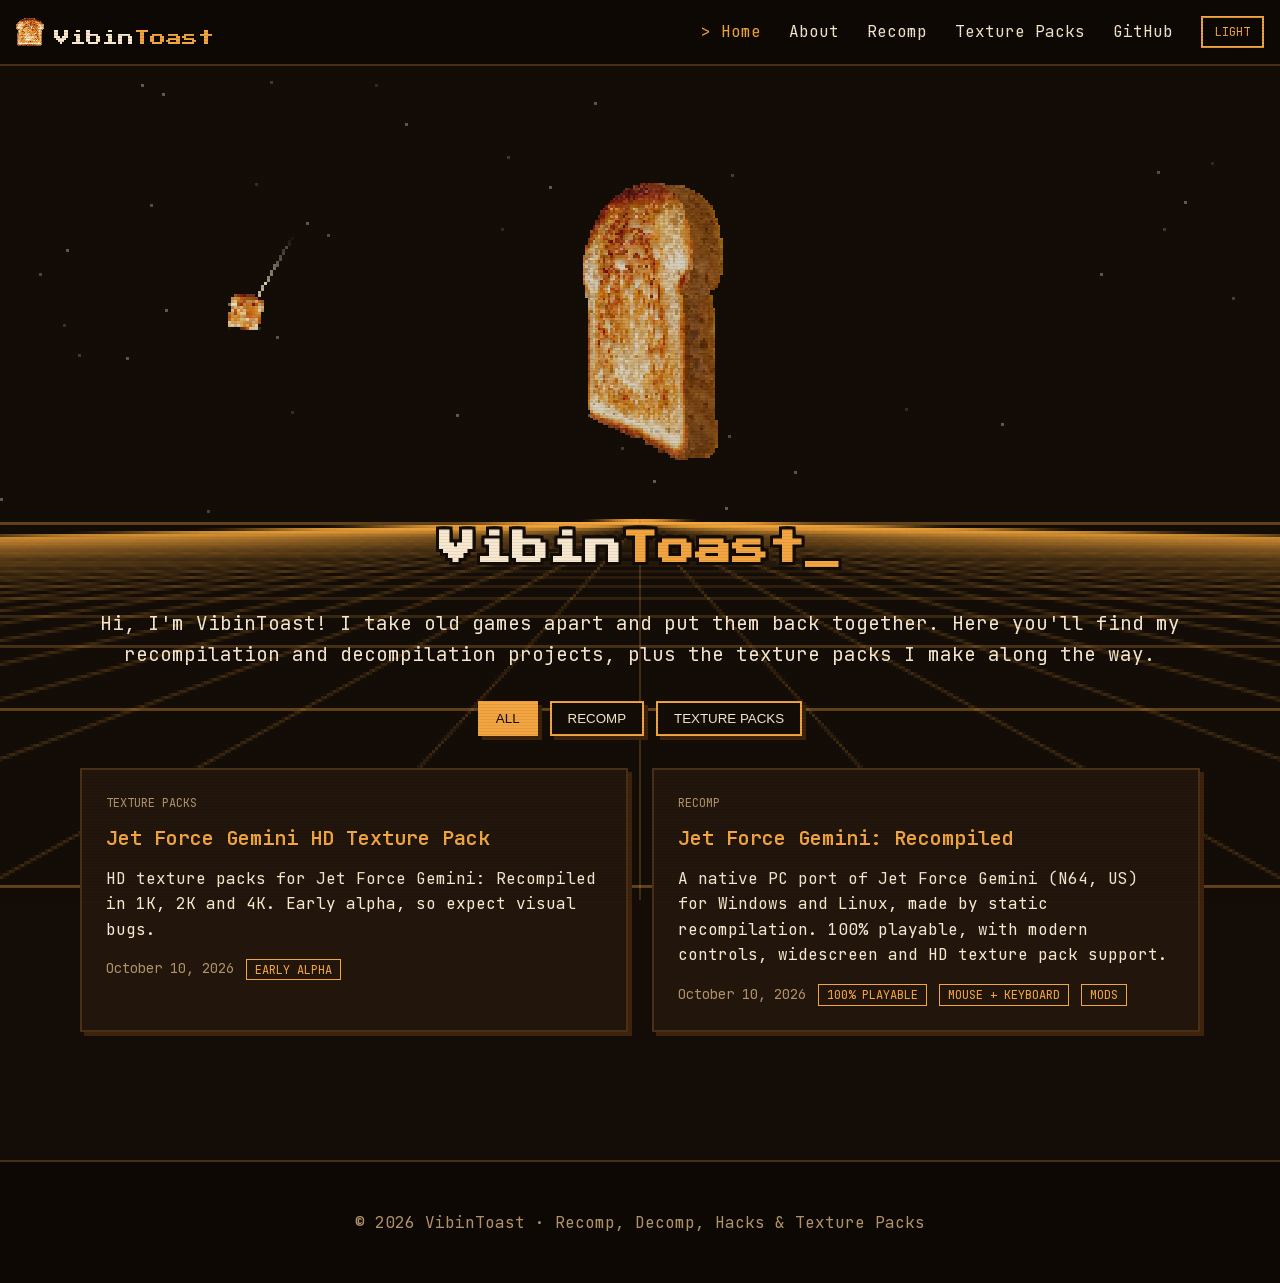
==== commit 6ebf14c6: "PNGs dropped in public/textures are turned into WebP automatically before dev and build - ae8f8a1 Vi" ====
--- a/index.html
+++ b/index.html
@@ -1,6 +1,6 @@
-<!DOCTYPE html><!--JKQc4jGS9LUTHyaR2xRcg--><html lang="en" class="__variable_571da3 __variable_ee06cb"><head><meta charSet="utf-8"/><meta name="viewport" content="width=device-width, initial-scale=1"/><link rel="preload" href="/_next/static/media/558ca1a6aa3cb55e-s.p.woff2" as="font" crossorigin="" type="font/woff2"/><link rel="preload" href="/_next/static/media/db234bd00cda6a96-s.p.woff2" as="font" crossorigin="" type="font/woff2"/><link rel="preload" as="image" href="/toast.png"/><link rel="stylesheet" href="/_next/static/css/8c8fd3aae0aa6baf.css" data-precedence="next"/><link rel="preload" as="script" fetchPriority="low" href="/_next/static/chunks/webpack-f668e16f4b9de8b4.js"/><script src="/_next/static/chunks/4bd1b696-c023c6e3521b1417.js" async=""></script><script src="/_next/static/chunks/255-9acdc15b78d766e6.js" async=""></script><script src="/_next/static/chunks/main-app-4c1c8db595376ac7.js" async=""></script><script src="/_next/static/chunks/619-ba102abea3e3d0e4.js" async=""></script><script src="/_next/static/chunks/app/layout-0e419e8a4fcc93de.js" async=""></script><script src="/_next/static/chunks/app/not-found-97f6faa21d4b775e.js" async=""></script><script src="/_next/static/chunks/app/page-75f6de0842d2b8ab.js" async=""></script><meta name="next-size-adjust" content=""/><title>VibinToast - Recomp, Decomp, Hacks &amp; Texture Packs</title><meta name="description" content="Recomp, Decomp, Hacks &amp; Texture Packs"/><link rel="icon" href="/toast.png"/><script src="/_next/static/chunks/polyfills-42372ed130431b0a.js" noModule=""></script></head><body><div hidden=""><!--$--><!--/$--></div><style>
+<!DOCTYPE html><!--x_aE1Ag9YMy5NGhFlas8f--><html lang="en" class="__variable_571da3 __variable_ee06cb"><head><meta charSet="utf-8"/><meta name="viewport" content="width=device-width, initial-scale=1"/><link rel="preload" href="/_next/static/media/558ca1a6aa3cb55e-s.p.woff2" as="font" crossorigin="" type="font/woff2"/><link rel="preload" href="/_next/static/media/db234bd00cda6a96-s.p.woff2" as="font" crossorigin="" type="font/woff2"/><link rel="preload" as="image" href="/toast.png"/><link rel="stylesheet" href="/_next/static/css/8c8fd3aae0aa6baf.css" data-precedence="next"/><link rel="preload" as="script" fetchPriority="low" href="/_next/static/chunks/webpack-f668e16f4b9de8b4.js"/><script src="/_next/static/chunks/4bd1b696-c023c6e3521b1417.js" async=""></script><script src="/_next/static/chunks/255-9acdc15b78d766e6.js" async=""></script><script src="/_next/static/chunks/main-app-4c1c8db595376ac7.js" async=""></script><script src="/_next/static/chunks/619-ba102abea3e3d0e4.js" async=""></script><script src="/_next/static/chunks/app/layout-0e419e8a4fcc93de.js" async=""></script><script src="/_next/static/chunks/app/not-found-97f6faa21d4b775e.js" async=""></script><script src="/_next/static/chunks/app/page-75f6de0842d2b8ab.js" async=""></script><meta name="next-size-adjust" content=""/><title>VibinToast - Recomp, Decomp, Hacks &amp; Texture Packs</title><meta name="description" content="Recomp, Decomp, Hacks &amp; Texture Packs"/><link rel="icon" href="/toast.png"/><script src="/_next/static/chunks/polyfills-42372ed130431b0a.js" noModule=""></script></head><body><div hidden=""><!--$--><!--/$--></div><style>
           html, body { min-height: 100%; }
           .page-shell { position: relative; z-index: 1; display: flex; flex-direction: column; min-height: 100vh; }
           .page-main { flex: 1 0 auto; }
           footer { flex-shrink: 0; }
-        </style><canvas id="retro-bg" aria-hidden="true" style="position:fixed;inset:0;width:100%;height:100%;z-index:0;image-rendering:pixelated;pointer-events:none"></canvas><div class="page-shell"><nav class="site-nav"><div class="nav-inner"><a class="brand" href="/"><img src="/toast.png" alt="" class="brand-icon"/><span class="brand-text"><span class="name-vibin">Vibin</span><span class="name-toast">Toast</span></span></a><div class="nav-links"><a class="nav-link active" href="/">Home</a><a class="nav-link" href="/about">About</a><a class="nav-link" href="/#recomp">Recomp</a><a class="nav-link" href="/#textures">Texture Packs</a><a href="https://github.com/VibinToast" class="nav-link" target="_blank" rel="noreferrer">GitHub</a><button class="theme-toggle" aria-label="Toggle light/dark theme"><span class="dark-mode-only">LIGHT</span><span class="light-mode-only">DARK</span></button></div><button class="menu-button" aria-label="Menu">☰</button></div><div id="mobile-menu" class="mobile-menu hidden"><a class="nav-link active" href="/">Home</a><a class="nav-link" href="/about">About</a><a class="nav-link" href="/#recomp">Recomp</a><a class="nav-link" href="/#textures">Texture Packs</a><a href="https://github.com/VibinToast" class="nav-link" target="_blank" rel="noreferrer">GitHub</a></div></nav><main class="page-main"><section class="section wide hero fade-in"><canvas class="toast-avatar" style="image-rendering:pixelated" aria-label="Spinning 3D toast"></canvas><h1 class="cursor"><span class="name-vibin">Vibin</span><span class="name-toast">Toast</span></h1><p class="lead">Hi, I&#x27;m VibinToast! I take old games apart and put them back together. Here you&#x27;ll find my recompilation and decompilation projects, plus the texture packs I make along the way.</p><div class="filters"><button type="button" class="filter-button active">All</button><button type="button" class="filter-button">Recomp</button><button type="button" class="filter-button">Texture Packs</button></div><div id="projects-list" class="grid"><a class="card clickable fade-in" data-category="textures" href="/projects/jfg-4k"><p class="card-category">Texture Packs</p><h2 class="card-title">Jet Force Gemini HD Texture Pack</h2><p class="card-text">HD texture packs for Jet Force Gemini: Recompiled in 1K, 2K and 4K. Early alpha, so expect visual bugs.</p><p class="card-meta">October 10, 2026<span class="tag">Early alpha</span></p></a><a class="card clickable fade-in" data-category="recomp" href="/projects/jfg-recomp"><p class="card-category">Recomp</p><h2 class="card-title">Jet Force Gemini: Recompiled</h2><p class="card-text">A native PC port of Jet Force Gemini (N64, US) for Windows and Linux, made by static recompilation. 100% playable, with modern controls, widescreen and HD texture pack support.</p><p class="card-meta">October 10, 2026<span class="tag">100% playable</span><span class="tag">Mouse + keyboard</span><span class="tag">Mods</span></p></a></div></section><!--$--><!--/$--></main><footer class="site-footer"><p>© <!-- -->2026<!-- --> <!-- -->VibinToast<!-- --> · <!-- -->Recomp, Decomp, Hacks &amp; Texture Packs</p></footer></div><script src="/_next/static/chunks/webpack-f668e16f4b9de8b4.js" id="_R_" async=""></script><script>(self.__next_f=self.__next_f||[]).push([0])</script><script>self.__next_f.push([1,"1:\"$Sreact.fragment\"\n2:I[9568,[\"619\",\"static/chunks/619-ba102abea3e3d0e4.js\",\"177\",\"static/chunks/app/layout-0e419e8a4fcc93de.js\"],\"Providers\"]\n3:I[21,[\"619\",\"static/chunks/619-ba102abea3e3d0e4.js\",\"177\",\"static/chunks/app/layout-0e419e8a4fcc93de.js\"],\"Nav\"]\n4:I[9766,[],\"\"]\n5:I[8924,[],\"\"]\n6:I[2619,[\"619\",\"static/chunks/619-ba102abea3e3d0e4.js\",\"345\",\"static/chunks/app/not-found-97f6faa21d4b775e.js\"],\"\"]\n7:I[1258,[\"619\",\"static/chunks/619-ba102abea3e3d0e4.js\",\"974\",\"static/chunks/app/page-75f6de0842d2b8ab.js\"],\"Toast3D\"]\n8:I[5863,[\"619\",\"static/chunks/619-ba102abea3e3d0e4.js\",\"974\",\"static/chunks/app/page-75f6de0842d2b8ab.js\"],\"Filters\"]\n9:I[4537,[\"619\",\"static/chunks/619-ba102abea3e3d0e4.js\",\"974\",\"static/chunks/app/page-75f6de0842d2b8ab.js\"],\"ProjectGrid\"]\ne:I[7150,[],\"\"]\n:HL[\"/_next/static/media/558ca1a6aa3cb55e-s.p.woff2\",\"font\",{\"crossOrigin\":\"\",\"type\":\"font/woff2\"}]\n:HL[\"/_next/static/media/db234bd00cda6a96-s.p.woff2\",\"font\",{\"crossOrigin\":\"\",\"type\":\"font/woff2\"}]\n:HL[\"/_next/static/css/8c8fd3aae0aa6baf.css\",\"style\"]\na:T1087,"])</script><script>self.__next_f.push([1,"\nA HD texture pack for [Jet Force Gemini: Recompiled](/projects/jfg-recomp) using Real-ESRGAN for upscaling.\n\nPlease refer to [Texture Pack Doc](https://github.com/VibinToast/JetForceGemini-Recomp/blob/main/docs/TEXTURE_PACKS.md) to get started creating your own.\n\nGithub: [Jet Force Gemini HD Texture Pack](https://github.com/VibinToast/JetForceGemini-HD_TexturePack)\n\n## Original vs HD\n\nDrag the slider across each picture to compare the original textures with the HD pack. Use the Fullscreen button for a closer look; the arrows there step through the pictures.\n\n\u003cCompare hd=\"/textures/jungle-HD.webp\" og=\"/textures/jungle-OG.webp\" caption=\"Jungle\" alt=\"Jungle\" /\u003e\n\n\u003cCompare hd=\"/textures/tunnel-HD.webp\" og=\"/textures/tunnel-OG.webp\" caption=\"Tunnel\" alt=\"Tunnel\" /\u003e\n\n\u003cCompare hd=\"/textures/waterruin-HD.webp\" og=\"/textures/waterruin-OG.webp\" caption=\"Water ruin\" alt=\"Water ruin\" /\u003e\n\n\u003cCompare hd=\"/textures/underwater-HD.webp\" og=\"/textures/underwater-OG.webp\" caption=\"Underwater\" alt=\"Underwater\" /\u003e\n\n\u003cCompare hd=\"/textures/mines-HD.webp\" og=\"/textures/mines-OG.webp\" caption=\"Mines\" alt=\"Mines\" /\u003e\n\n\u003cCompare hd=\"/textures/cargo-HD.webp\" og=\"/textures/cargo-OG.webp\" caption=\"Cargo\" alt=\"Cargo\" /\u003e\n\n\u003cCompare hd=\"/textures/dog_HD.webp\" og=\"/textures/dog_OG.webp\" caption=\"Dog\" alt=\"Dog\" /\u003e\n\n\u003cCompare hd=\"/textures/inside-HD.webp\" og=\"/textures/inside-OG.webp\" caption=\"Inside\" alt=\"Inside\" /\u003e\n\n\u003cCompare hd=\"/textures/mizar-HD.webp\" og=\"/textures/mizar-OG.webp\" caption=\"Mizar\" alt=\"Mizar\" /\u003e\n\n\u003cCompare hd=\"/textures/beforemizar-HD.webp\" og=\"/textures/beforemizar-OG.webp\" caption=\"Before Mizar\" alt=\"Before Mizar\" /\u003e\n\n\u003cCompare hd=\"/textures/ants-HD.webp\" og=\"/textures/ants-OG.webp\" caption=\"Ants\" alt=\"Ants\" /\u003e\n\n\u003cCompare hd=\"/textures/dogchasm-HD.webp\" og=\"/textures/dogchasm-OG.webp\" caption=\"Dog chasm\" alt=\"Dog chasm\" /\u003e\n\n\u003cCompare hd=\"/textures/hideout-HD.webp\" og=\"/textures/hideout-OG.webp\" caption=\"Hideout\" alt=\"Hideout\" /\u003e\n\n\u003cCompare hd=\"/textures/ship-HD.webp\" og=\"/textures/ship-OG.webp\" caption=\"Ship\" alt=\"Ship\" /\u003e\n\n\u003cCompare hd=\"/textures/vela_pyramid-HD.webp\" og=\"/textures/vela_pyramid-OG.webp\" caption=\"Vela pyramid\" alt=\"Vela pyramid\" /\u003e\n\n\u003cCompare hd=\"/textures/waterfall-HD.webp\" og=\"/textures/waterfall-OG.webp\" caption=\"Waterfall\" alt=\"Waterfall\" /\u003e\n\n## Download\n\nThe easiest way is the game's launcher (Recompiled 1.2 or later): turn on **Check for Updates** and **Official HD\nTexture Pack**, and it downloads and installs the pack, and offers an **Update** when a new version is out.\n\nOr download one pack by hand:\n\n- [1K HD Texture Pack v1.1.1](https://github.com/VibinToast/JetForceGemini-HD_TexturePack/releases/download/v1.1.1/Official_Recomp_HD-1K_v1.1.1.rtz) (rtz, 198 MB) (Recommended for most!)\n\n- [2K HD Texture Pack v1.1.1](https://github.com/VibinToast/JetForceGemini-HD_TexturePack/releases/download/v1.1.1/Official_Recomp_HD-2K_v1.1.1.rtz) (rtz, 782 MB)\n\n- 4K HD Texture Pack v1.1.0 (rtz, 3.0 GB, in two parts): [part 1](https://github.com/VibinToast/JetForceGemini-HD_TexturePack/releases/download/v1.1.1/Official_Recomp_HD-4K_v1.1.0.rtz.001) and [part 2](https://github.com/VibinToast/JetForceGemini-HD_TexturePack/releases/download/v1.1.1/Official_Recomp_HD-4K_v1.1.0.rtz.002). Download both.\n\nAll files are on the [latest release](https://github.com/VibinToast/JetForceGemini-HD_TexturePack/releases/latest).\n\n## Install\n\nPut the `.rtz` file in the game's `texture_packs` folder, then pick it on the Textures page or press F6 in game to\ncycle through packs. The launcher's **Open Texture Packs Folder** button opens the folder for you.\n\n- **Windows:** `texture_packs\\` next to `JetForceGeminiRecompiled.exe`\n- **Linux AppImage and Steam Deck:** `~/.local/share/JetForceGeminiRecompiled/texture_packs/`\n- **Linux portable (tar.gz):** `texture_packs/` inside the game folder\n\n**4K:** put both parts in `texture_packs`. The game joins them into one pack by itself the next time it starts, then\nremoves the parts. To join them yourself, see the\n[texture pack README](https://github.com/VibinToast/JetForceGemini-HD_TexturePack#the-4k-pack-comes-in-two-parts).\n\n## Early Alpha\n\nThis is an early alpha, so expect visual bugs:\n\n- Fonts\n- Scrolling textures\n- Noticeable seams\n- Warped textures\n"])</script><script>self.__next_f.push([1,"b:Tc55,"])</script><script>self.__next_f.push([1,"\nA native PC port of Jet Force Gemini (N64, US) for Windows and Linux, made by static recompilation. There is no emulator: the game's code is translated from your ROM and compiled for your PC. The game is 100% playable.\n\n## Downloads\n\nBinaries: [Latest JFG portable Build](https://github.com/VibinToast/JetForceGemini-Recomp/releases/latest)\n\nSource: [Source code and build instructions on GitHub](https://github.com/VibinToast/JetForceGemini-Recomp)\n\n## What You Need\n\nNo game code or assets are included, so you need your own Jet Force Gemini US ROM in `.z64` format.\n\n- Windows 10/11 with a Direct3D 12 GPU, or Linux with a Vulkan GPU\n- The ROM saved as `baserom.us.z64` in the project folder\n\n```\n# Windows\nbuild_windows.bat\nrun_windows.bat\n\n# Linux\n./build_linux.sh \u0026\u0026 ./run_linux.sh\n```\n\nThe first build takes 10-40 minutes. The [README](https://github.com/VibinToast/JetForceGemini-Recomp#build-and-run) lists the tools to install first.\n\n## Features\n\n- Dual-stick and mouse-and-keyboard controls, with over-the-shoulder aiming and rebindable buttons\n- Profiles: Default (the original game), Modern, Modern and Balanced, Extreme, and your own\n- Widescreen, ambient occlusion, bloom and longer draw distance\n- HD texture packs, switched in-game, plus texture dumping\n- Skippable cutscenes, and adjustable damage, movement and weapon stats\n- A tools toolbar with cheats, level warp and an items editor\n- A fly camera for screenshots\n\n## Modding\n\nThe port loads mods: `.nrm` files in `bin/mods/`, switched on and off and ordered in the Mods tab of the settings menu.\nA mod can add new planets and whole galaxies to the planet map, new levels, reskinned enemies, its own music, Lua\nscripts and weapon tuning, change the game's own levels, or patch the game's code.\n\n- [The JFG Modding Wiki](https://jfg.vibintoast.com): how to make mods, step-by-step tutorials, and what the modding\n  API can do so far\n- [JFG-Studio](https://github.com/VibinToast/JFG-Studio): a level and modpack editor. Place squads, doors, keys,\n  pickups and exits on your own geometry, set up planets and galaxies, add triggers, scripts and music, then build the\n  pack and play it with one button\n- [jfg64](https://github.com/VibinToast/jfg64-blender): a Blender add-on for modelling levels for JFG-Studio\n\nStudio reads your own ROM; nothing from the game is in what it makes.\n\n## How It Works\n\nThe port uses [N64Recomp](https://github.com/N64Recomp/N64Recomp) to translate the game's code, [N64ModernRuntime](https://github.com/N64Recomp/N64ModernRuntime) in place of the N64 operating system, and [RT64](https://github.com/rt64/rt64) for rendering. It is built on [cyscott/dkr-recomp](https://github.com/cyscott/dkr-recomp).\n\n## Credits\n\n- The Jet Force Gemini decompilation project\n- cyscott/dkr-recomp and the Diddy Kong Racing decompilation\n- N64Recomp, N64ModernRuntime, RT64 and their contributors\n\n\u003cp class=\"muted\"\u003eThis project was built with heavy help from AI (Claude), under the direction of the project owner. Jet Force Gemini and its logos belong to their rights holders; this project is not affiliated with or endorsed by them. The code is licensed under GPL v3.\u003c/p\u003e\n"])</script><script>self.__next_f.push([1,"0:{\"P\":null,\"b\":\"JKQc4jGS9LUTHyaR2xRcg\",\"p\":\"\",\"c\":[\"\",\"\"],\"i\":false,\"f\":[[[\"\",{\"children\":[\"__PAGE__\",{}]},\"$undefined\",\"$undefined\",true],[\"\",[\"$\",\"$1\",\"c\",{\"children\":[[[\"$\",\"link\",\"0\",{\"rel\":\"stylesheet\",\"href\":\"/_next/static/css/8c8fd3aae0aa6baf.css\",\"precedence\":\"next\",\"crossOrigin\":\"$undefined\",\"nonce\":\"$undefined\"}]],[\"$\",\"html\",null,{\"lang\":\"en\",\"className\":\"__variable_571da3 __variable_ee06cb\",\"suppressHydrationWarning\":true,\"children\":[\"$\",\"body\",null,{\"children\":[[\"$\",\"style\",null,{\"children\":\"\\n          html, body { min-height: 100%; }\\n          .page-shell { position: relative; z-index: 1; display: flex; flex-direction: column; min-height: 100vh; }\\n          .page-main { flex: 1 0 auto; }\\n          footer { flex-shrink: 0; }\\n        \"}],[\"$\",\"$L2\",null,{\"children\":[\"$\",\"div\",null,{\"className\":\"page-shell\",\"children\":[[\"$\",\"$L3\",null,{\"usedCategories\":[\"recomp\",\"textures\"]}],[\"$\",\"main\",null,{\"className\":\"page-main\",\"children\":[\"$\",\"$L4\",null,{\"parallelRouterKey\":\"children\",\"error\":\"$undefined\",\"errorStyles\":\"$undefined\",\"errorScripts\":\"$undefined\",\"template\":[\"$\",\"$L5\",null,{}],\"templateStyles\":\"$undefined\",\"templateScripts\":\"$undefined\",\"notFound\":[[\"$\",\"section\",null,{\"className\":\"section narrow fade-in\",\"children\":[[\"$\",\"h1\",null,{\"children\":\"404\"}],[\"$\",\"p\",null,{\"className\":\"muted\",\"children\":\"That page doesn't exist.\"}],[\"$\",\"p\",null,{\"children\":[\"$\",\"$L6\",null,{\"href\":\"/\",\"children\":\"Back to the front page\"}]}]]}],[]],\"forbidden\":\"$undefined\",\"unauthorized\":\"$undefined\"}]}],[\"$\",\"footer\",null,{\"className\":\"site-footer\",\"children\":[\"$\",\"p\",null,{\"children\":[\"© \",2026,\" \",\"VibinToast\",\" · \",\"Recomp, Decomp, Hacks \u0026 Texture Packs\"]}]}]]}]}]]}]}]]}],{\"children\":[\"__PAGE__\",[\"$\",\"$1\",\"c\",{\"children\":[[\"$\",\"section\",null,{\"className\":\"section wide hero fade-in\",\"children\":[[\"$\",\"$L7\",null,{}],[\"$\",\"h1\",null,{\"className\":\"cursor\",\"children\":[[\"$\",\"span\",null,{\"className\":\"name-vibin\",\"children\":\"Vibin\"}],[\"$\",\"span\",null,{\"className\":\"name-toast\",\"children\":\"Toast\"}]]}],[\"$\",\"p\",null,{\"className\":\"lead\",\"children\":\"Hi, I'm VibinToast! I take old games apart and put them back together. Here you'll find my recompilation and decompilation projects, plus the texture packs I make along the way.\"}],[\"$\",\"$L8\",null,{\"usedCategories\":[\"recomp\",\"textures\"]}],[\"$\",\"$L9\",null,{\"projects\":[{\"slug\":\"jfg-4k\",\"title\":\"Jet Force Gemini HD Texture Pack\",\"excerpt\":\"HD texture packs for Jet Force Gemini: Recompiled in 1K, 2K and 4K. Early alpha, so expect visual bugs.\",\"category\":\"textures\",\"date\":\"2026-10-10\",\"tags\":[\"Early alpha\"],\"content\":\"$a\"},{\"slug\":\"jfg-recomp\",\"title\":\"Jet Force Gemini: Recompiled\",\"excerpt\":\"A native PC port of Jet Force Gemini (N64, US) for Windows and Linux, made by static recompilation. 100% playable, with modern controls, widescreen and HD texture pack support.\",\"category\":\"recomp\",\"date\":\"2026-10-10\",\"tags\":[\"100% playable\",\"Mouse + keyboard\",\"Mods\"],\"content\":\"$b\"}]}]]}],null,\"$Lc\"]}],{},null,false]},null,false],\"$Ld\",false]],\"m\":\"$undefined\",\"G\":[\"$e\",[]],\"s\":false,\"S\":true}\n"])</script><script>self.__next_f.push([1,"f:I[4431,[],\"OutletBoundary\"]\n11:I[5278,[],\"AsyncMetadataOutlet\"]\n13:I[4431,[],\"ViewportBoundary\"]\n15:I[4431,[],\"MetadataBoundary\"]\n16:\"$Sreact.suspense\"\nc:[\"$\",\"$Lf\",null,{\"children\":[\"$L10\",[\"$\",\"$L11\",null,{\"promise\":\"$@12\"}]]}]\nd:[\"$\",\"$1\",\"h\",{\"children\":[null,[[\"$\",\"$L13\",null,{\"children\":\"$L14\"}],[\"$\",\"meta\",null,{\"name\":\"next-size-adjust\",\"content\":\"\"}]],[\"$\",\"$L15\",null,{\"children\":[\"$\",\"div\",null,{\"hidden\":true,\"children\":[\"$\",\"$16\",null,{\"fallback\":null,\"children\":\"$L17\"}]}]}]]}]\n"])</script><script>self.__next_f.push([1,"14:[[\"$\",\"meta\",\"0\",{\"charSet\":\"utf-8\"}],[\"$\",\"meta\",\"1\",{\"name\":\"viewport\",\"content\":\"width=device-width, initial-scale=1\"}]]\n10:null\n"])</script><script>self.__next_f.push([1,"18:I[622,[],\"IconMark\"]\n12:{\"metadata\":[[\"$\",\"title\",\"0\",{\"children\":\"VibinToast - Recomp, Decomp, Hacks \u0026 Texture Packs\"}],[\"$\",\"meta\",\"1\",{\"name\":\"description\",\"content\":\"Recomp, Decomp, Hacks \u0026 Texture Packs\"}],[\"$\",\"link\",\"2\",{\"rel\":\"icon\",\"href\":\"/toast.png\"}],[\"$\",\"$L18\",\"3\",{}]],\"error\":null,\"digest\":\"$undefined\"}\n"])</script><script>self.__next_f.push([1,"17:\"$12:metadata\"\n"])</script></body></html>+        </style><canvas id="retro-bg" aria-hidden="true" style="position:fixed;inset:0;width:100%;height:100%;z-index:0;image-rendering:pixelated;pointer-events:none"></canvas><div class="page-shell"><nav class="site-nav"><div class="nav-inner"><a class="brand" href="/"><img src="/toast.png" alt="" class="brand-icon"/><span class="brand-text"><span class="name-vibin">Vibin</span><span class="name-toast">Toast</span></span></a><div class="nav-links"><a class="nav-link active" href="/">Home</a><a class="nav-link" href="/about">About</a><a class="nav-link" href="/#recomp">Recomp</a><a class="nav-link" href="/#textures">Texture Packs</a><a href="https://github.com/VibinToast" class="nav-link" target="_blank" rel="noreferrer">GitHub</a><button class="theme-toggle" aria-label="Toggle light/dark theme"><span class="dark-mode-only">LIGHT</span><span class="light-mode-only">DARK</span></button></div><button class="menu-button" aria-label="Menu">☰</button></div><div id="mobile-menu" class="mobile-menu hidden"><a class="nav-link active" href="/">Home</a><a class="nav-link" href="/about">About</a><a class="nav-link" href="/#recomp">Recomp</a><a class="nav-link" href="/#textures">Texture Packs</a><a href="https://github.com/VibinToast" class="nav-link" target="_blank" rel="noreferrer">GitHub</a></div></nav><main class="page-main"><section class="section wide hero fade-in"><canvas class="toast-avatar" style="image-rendering:pixelated" aria-label="Spinning 3D toast"></canvas><h1 class="cursor"><span class="name-vibin">Vibin</span><span class="name-toast">Toast</span></h1><p class="lead">Hi, I&#x27;m VibinToast! I take old games apart and put them back together. Here you&#x27;ll find my recompilation and decompilation projects, plus the texture packs I make along the way.</p><div class="filters"><button type="button" class="filter-button active">All</button><button type="button" class="filter-button">Recomp</button><button type="button" class="filter-button">Texture Packs</button></div><div id="projects-list" class="grid"><a class="card clickable fade-in" data-category="textures" href="/projects/jfg-4k"><p class="card-category">Texture Packs</p><h2 class="card-title">Jet Force Gemini HD Texture Pack</h2><p class="card-text">HD texture packs for Jet Force Gemini: Recompiled in 1K, 2K and 4K. Early alpha, so expect visual bugs.</p><p class="card-meta">October 10, 2026<span class="tag">Early alpha</span></p></a><a class="card clickable fade-in" data-category="recomp" href="/projects/jfg-recomp"><p class="card-category">Recomp</p><h2 class="card-title">Jet Force Gemini: Recompiled</h2><p class="card-text">A native PC port of Jet Force Gemini (N64, US) for Windows and Linux, made by static recompilation. 100% playable, with modern controls, widescreen and HD texture pack support.</p><p class="card-meta">October 10, 2026<span class="tag">100% playable</span><span class="tag">Mouse + keyboard</span><span class="tag">Mods</span></p></a></div></section><!--$--><!--/$--></main><footer class="site-footer"><p>© <!-- -->2026<!-- --> <!-- -->VibinToast<!-- --> · <!-- -->Recomp, Decomp, Hacks &amp; Texture Packs</p></footer></div><script src="/_next/static/chunks/webpack-f668e16f4b9de8b4.js" id="_R_" async=""></script><script>(self.__next_f=self.__next_f||[]).push([0])</script><script>self.__next_f.push([1,"1:\"$Sreact.fragment\"\n2:I[9568,[\"619\",\"static/chunks/619-ba102abea3e3d0e4.js\",\"177\",\"static/chunks/app/layout-0e419e8a4fcc93de.js\"],\"Providers\"]\n3:I[21,[\"619\",\"static/chunks/619-ba102abea3e3d0e4.js\",\"177\",\"static/chunks/app/layout-0e419e8a4fcc93de.js\"],\"Nav\"]\n4:I[9766,[],\"\"]\n5:I[8924,[],\"\"]\n6:I[2619,[\"619\",\"static/chunks/619-ba102abea3e3d0e4.js\",\"345\",\"static/chunks/app/not-found-97f6faa21d4b775e.js\"],\"\"]\n7:I[1258,[\"619\",\"static/chunks/619-ba102abea3e3d0e4.js\",\"974\",\"static/chunks/app/page-75f6de0842d2b8ab.js\"],\"Toast3D\"]\n8:I[5863,[\"619\",\"static/chunks/619-ba102abea3e3d0e4.js\",\"974\",\"static/chunks/app/page-75f6de0842d2b8ab.js\"],\"Filters\"]\n9:I[4537,[\"619\",\"static/chunks/619-ba102abea3e3d0e4.js\",\"974\",\"static/chunks/app/page-75f6de0842d2b8ab.js\"],\"ProjectGrid\"]\ne:I[7150,[],\"\"]\n:HL[\"/_next/static/media/558ca1a6aa3cb55e-s.p.woff2\",\"font\",{\"crossOrigin\":\"\",\"type\":\"font/woff2\"}]\n:HL[\"/_next/static/media/db234bd00cda6a96-s.p.woff2\",\"font\",{\"crossOrigin\":\"\",\"type\":\"font/woff2\"}]\n:HL[\"/_next/static/css/8c8fd3aae0aa6baf.css\",\"style\"]\na:T1087,"])</script><script>self.__next_f.push([1,"\nA HD texture pack for [Jet Force Gemini: Recompiled](/projects/jfg-recomp) using Real-ESRGAN for upscaling.\n\nPlease refer to [Texture Pack Doc](https://github.com/VibinToast/JetForceGemini-Recomp/blob/main/docs/TEXTURE_PACKS.md) to get started creating your own.\n\nGithub: [Jet Force Gemini HD Texture Pack](https://github.com/VibinToast/JetForceGemini-HD_TexturePack)\n\n## Original vs HD\n\nDrag the slider across each picture to compare the original textures with the HD pack. Use the Fullscreen button for a closer look; the arrows there step through the pictures.\n\n\u003cCompare hd=\"/textures/jungle-HD.webp\" og=\"/textures/jungle-OG.webp\" caption=\"Jungle\" alt=\"Jungle\" /\u003e\n\n\u003cCompare hd=\"/textures/tunnel-HD.webp\" og=\"/textures/tunnel-OG.webp\" caption=\"Tunnel\" alt=\"Tunnel\" /\u003e\n\n\u003cCompare hd=\"/textures/waterruin-HD.webp\" og=\"/textures/waterruin-OG.webp\" caption=\"Water ruin\" alt=\"Water ruin\" /\u003e\n\n\u003cCompare hd=\"/textures/underwater-HD.webp\" og=\"/textures/underwater-OG.webp\" caption=\"Underwater\" alt=\"Underwater\" /\u003e\n\n\u003cCompare hd=\"/textures/mines-HD.webp\" og=\"/textures/mines-OG.webp\" caption=\"Mines\" alt=\"Mines\" /\u003e\n\n\u003cCompare hd=\"/textures/cargo-HD.webp\" og=\"/textures/cargo-OG.webp\" caption=\"Cargo\" alt=\"Cargo\" /\u003e\n\n\u003cCompare hd=\"/textures/dog_HD.webp\" og=\"/textures/dog_OG.webp\" caption=\"Dog\" alt=\"Dog\" /\u003e\n\n\u003cCompare hd=\"/textures/inside-HD.webp\" og=\"/textures/inside-OG.webp\" caption=\"Inside\" alt=\"Inside\" /\u003e\n\n\u003cCompare hd=\"/textures/mizar-HD.webp\" og=\"/textures/mizar-OG.webp\" caption=\"Mizar\" alt=\"Mizar\" /\u003e\n\n\u003cCompare hd=\"/textures/beforemizar-HD.webp\" og=\"/textures/beforemizar-OG.webp\" caption=\"Before Mizar\" alt=\"Before Mizar\" /\u003e\n\n\u003cCompare hd=\"/textures/ants-HD.webp\" og=\"/textures/ants-OG.webp\" caption=\"Ants\" alt=\"Ants\" /\u003e\n\n\u003cCompare hd=\"/textures/dogchasm-HD.webp\" og=\"/textures/dogchasm-OG.webp\" caption=\"Dog chasm\" alt=\"Dog chasm\" /\u003e\n\n\u003cCompare hd=\"/textures/hideout-HD.webp\" og=\"/textures/hideout-OG.webp\" caption=\"Hideout\" alt=\"Hideout\" /\u003e\n\n\u003cCompare hd=\"/textures/ship-HD.webp\" og=\"/textures/ship-OG.webp\" caption=\"Ship\" alt=\"Ship\" /\u003e\n\n\u003cCompare hd=\"/textures/vela_pyramid-HD.webp\" og=\"/textures/vela_pyramid-OG.webp\" caption=\"Vela pyramid\" alt=\"Vela pyramid\" /\u003e\n\n\u003cCompare hd=\"/textures/waterfall-HD.webp\" og=\"/textures/waterfall-OG.webp\" caption=\"Waterfall\" alt=\"Waterfall\" /\u003e\n\n## Download\n\nThe easiest way is the game's launcher (Recompiled 1.2 or later): turn on **Check for Updates** and **Official HD\nTexture Pack**, and it downloads and installs the pack, and offers an **Update** when a new version is out.\n\nOr download one pack by hand:\n\n- [1K HD Texture Pack v1.1.1](https://github.com/VibinToast/JetForceGemini-HD_TexturePack/releases/download/v1.1.1/Official_Recomp_HD-1K_v1.1.1.rtz) (rtz, 198 MB) (Recommended for most!)\n\n- [2K HD Texture Pack v1.1.1](https://github.com/VibinToast/JetForceGemini-HD_TexturePack/releases/download/v1.1.1/Official_Recomp_HD-2K_v1.1.1.rtz) (rtz, 782 MB)\n\n- 4K HD Texture Pack v1.1.0 (rtz, 3.0 GB, in two parts): [part 1](https://github.com/VibinToast/JetForceGemini-HD_TexturePack/releases/download/v1.1.1/Official_Recomp_HD-4K_v1.1.0.rtz.001) and [part 2](https://github.com/VibinToast/JetForceGemini-HD_TexturePack/releases/download/v1.1.1/Official_Recomp_HD-4K_v1.1.0.rtz.002). Download both.\n\nAll files are on the [latest release](https://github.com/VibinToast/JetForceGemini-HD_TexturePack/releases/latest).\n\n## Install\n\nPut the `.rtz` file in the game's `texture_packs` folder, then pick it on the Textures page or press F6 in game to\ncycle through packs. The launcher's **Open Texture Packs Folder** button opens the folder for you.\n\n- **Windows:** `texture_packs\\` next to `JetForceGeminiRecompiled.exe`\n- **Linux AppImage and Steam Deck:** `~/.local/share/JetForceGeminiRecompiled/texture_packs/`\n- **Linux portable (tar.gz):** `texture_packs/` inside the game folder\n\n**4K:** put both parts in `texture_packs`. The game joins them into one pack by itself the next time it starts, then\nremoves the parts. To join them yourself, see the\n[texture pack README](https://github.com/VibinToast/JetForceGemini-HD_TexturePack#the-4k-pack-comes-in-two-parts).\n\n## Early Alpha\n\nThis is an early alpha, so expect visual bugs:\n\n- Fonts\n- Scrolling textures\n- Noticeable seams\n- Warped textures\n"])</script><script>self.__next_f.push([1,"b:Tc55,"])</script><script>self.__next_f.push([1,"\nA native PC port of Jet Force Gemini (N64, US) for Windows and Linux, made by static recompilation. There is no emulator: the game's code is translated from your ROM and compiled for your PC. The game is 100% playable.\n\n## Downloads\n\nBinaries: [Latest JFG portable Build](https://github.com/VibinToast/JetForceGemini-Recomp/releases/latest)\n\nSource: [Source code and build instructions on GitHub](https://github.com/VibinToast/JetForceGemini-Recomp)\n\n## What You Need\n\nNo game code or assets are included, so you need your own Jet Force Gemini US ROM in `.z64` format.\n\n- Windows 10/11 with a Direct3D 12 GPU, or Linux with a Vulkan GPU\n- The ROM saved as `baserom.us.z64` in the project folder\n\n```\n# Windows\nbuild_windows.bat\nrun_windows.bat\n\n# Linux\n./build_linux.sh \u0026\u0026 ./run_linux.sh\n```\n\nThe first build takes 10-40 minutes. The [README](https://github.com/VibinToast/JetForceGemini-Recomp#build-and-run) lists the tools to install first.\n\n## Features\n\n- Dual-stick and mouse-and-keyboard controls, with over-the-shoulder aiming and rebindable buttons\n- Profiles: Default (the original game), Modern, Modern and Balanced, Extreme, and your own\n- Widescreen, ambient occlusion, bloom and longer draw distance\n- HD texture packs, switched in-game, plus texture dumping\n- Skippable cutscenes, and adjustable damage, movement and weapon stats\n- A tools toolbar with cheats, level warp and an items editor\n- A fly camera for screenshots\n\n## Modding\n\nThe port loads mods: `.nrm` files in `bin/mods/`, switched on and off and ordered in the Mods tab of the settings menu.\nA mod can add new planets and whole galaxies to the planet map, new levels, reskinned enemies, its own music, Lua\nscripts and weapon tuning, change the game's own levels, or patch the game's code.\n\n- [The JFG Modding Wiki](https://jfg.vibintoast.com): how to make mods, step-by-step tutorials, and what the modding\n  API can do so far\n- [JFG-Studio](https://github.com/VibinToast/JFG-Studio): a level and modpack editor. Place squads, doors, keys,\n  pickups and exits on your own geometry, set up planets and galaxies, add triggers, scripts and music, then build the\n  pack and play it with one button\n- [jfg64](https://github.com/VibinToast/jfg64-blender): a Blender add-on for modelling levels for JFG-Studio\n\nStudio reads your own ROM; nothing from the game is in what it makes.\n\n## How It Works\n\nThe port uses [N64Recomp](https://github.com/N64Recomp/N64Recomp) to translate the game's code, [N64ModernRuntime](https://github.com/N64Recomp/N64ModernRuntime) in place of the N64 operating system, and [RT64](https://github.com/rt64/rt64) for rendering. It is built on [cyscott/dkr-recomp](https://github.com/cyscott/dkr-recomp).\n\n## Credits\n\n- The Jet Force Gemini decompilation project\n- cyscott/dkr-recomp and the Diddy Kong Racing decompilation\n- N64Recomp, N64ModernRuntime, RT64 and their contributors\n\n\u003cp class=\"muted\"\u003eThis project was built with heavy help from AI (Claude), under the direction of the project owner. Jet Force Gemini and its logos belong to their rights holders; this project is not affiliated with or endorsed by them. The code is licensed under GPL v3.\u003c/p\u003e\n"])</script><script>self.__next_f.push([1,"0:{\"P\":null,\"b\":\"x-aE1Ag9YMy5NGhFlas8f\",\"p\":\"\",\"c\":[\"\",\"\"],\"i\":false,\"f\":[[[\"\",{\"children\":[\"__PAGE__\",{}]},\"$undefined\",\"$undefined\",true],[\"\",[\"$\",\"$1\",\"c\",{\"children\":[[[\"$\",\"link\",\"0\",{\"rel\":\"stylesheet\",\"href\":\"/_next/static/css/8c8fd3aae0aa6baf.css\",\"precedence\":\"next\",\"crossOrigin\":\"$undefined\",\"nonce\":\"$undefined\"}]],[\"$\",\"html\",null,{\"lang\":\"en\",\"className\":\"__variable_571da3 __variable_ee06cb\",\"suppressHydrationWarning\":true,\"children\":[\"$\",\"body\",null,{\"children\":[[\"$\",\"style\",null,{\"children\":\"\\n          html, body { min-height: 100%; }\\n          .page-shell { position: relative; z-index: 1; display: flex; flex-direction: column; min-height: 100vh; }\\n          .page-main { flex: 1 0 auto; }\\n          footer { flex-shrink: 0; }\\n        \"}],[\"$\",\"$L2\",null,{\"children\":[\"$\",\"div\",null,{\"className\":\"page-shell\",\"children\":[[\"$\",\"$L3\",null,{\"usedCategories\":[\"recomp\",\"textures\"]}],[\"$\",\"main\",null,{\"className\":\"page-main\",\"children\":[\"$\",\"$L4\",null,{\"parallelRouterKey\":\"children\",\"error\":\"$undefined\",\"errorStyles\":\"$undefined\",\"errorScripts\":\"$undefined\",\"template\":[\"$\",\"$L5\",null,{}],\"templateStyles\":\"$undefined\",\"templateScripts\":\"$undefined\",\"notFound\":[[\"$\",\"section\",null,{\"className\":\"section narrow fade-in\",\"children\":[[\"$\",\"h1\",null,{\"children\":\"404\"}],[\"$\",\"p\",null,{\"className\":\"muted\",\"children\":\"That page doesn't exist.\"}],[\"$\",\"p\",null,{\"children\":[\"$\",\"$L6\",null,{\"href\":\"/\",\"children\":\"Back to the front page\"}]}]]}],[]],\"forbidden\":\"$undefined\",\"unauthorized\":\"$undefined\"}]}],[\"$\",\"footer\",null,{\"className\":\"site-footer\",\"children\":[\"$\",\"p\",null,{\"children\":[\"© \",2026,\" \",\"VibinToast\",\" · \",\"Recomp, Decomp, Hacks \u0026 Texture Packs\"]}]}]]}]}]]}]}]]}],{\"children\":[\"__PAGE__\",[\"$\",\"$1\",\"c\",{\"children\":[[\"$\",\"section\",null,{\"className\":\"section wide hero fade-in\",\"children\":[[\"$\",\"$L7\",null,{}],[\"$\",\"h1\",null,{\"className\":\"cursor\",\"children\":[[\"$\",\"span\",null,{\"className\":\"name-vibin\",\"children\":\"Vibin\"}],[\"$\",\"span\",null,{\"className\":\"name-toast\",\"children\":\"Toast\"}]]}],[\"$\",\"p\",null,{\"className\":\"lead\",\"children\":\"Hi, I'm VibinToast! I take old games apart and put them back together. Here you'll find my recompilation and decompilation projects, plus the texture packs I make along the way.\"}],[\"$\",\"$L8\",null,{\"usedCategories\":[\"recomp\",\"textures\"]}],[\"$\",\"$L9\",null,{\"projects\":[{\"slug\":\"jfg-4k\",\"title\":\"Jet Force Gemini HD Texture Pack\",\"excerpt\":\"HD texture packs for Jet Force Gemini: Recompiled in 1K, 2K and 4K. Early alpha, so expect visual bugs.\",\"category\":\"textures\",\"date\":\"2026-10-10\",\"tags\":[\"Early alpha\"],\"content\":\"$a\"},{\"slug\":\"jfg-recomp\",\"title\":\"Jet Force Gemini: Recompiled\",\"excerpt\":\"A native PC port of Jet Force Gemini (N64, US) for Windows and Linux, made by static recompilation. 100% playable, with modern controls, widescreen and HD texture pack support.\",\"category\":\"recomp\",\"date\":\"2026-10-10\",\"tags\":[\"100% playable\",\"Mouse + keyboard\",\"Mods\"],\"content\":\"$b\"}]}]]}],null,\"$Lc\"]}],{},null,false]},null,false],\"$Ld\",false]],\"m\":\"$undefined\",\"G\":[\"$e\",[]],\"s\":false,\"S\":true}\n"])</script><script>self.__next_f.push([1,"f:I[4431,[],\"OutletBoundary\"]\n11:I[5278,[],\"AsyncMetadataOutlet\"]\n13:I[4431,[],\"ViewportBoundary\"]\n15:I[4431,[],\"MetadataBoundary\"]\n16:\"$Sreact.suspense\"\nc:[\"$\",\"$Lf\",null,{\"children\":[\"$L10\",[\"$\",\"$L11\",null,{\"promise\":\"$@12\"}]]}]\nd:[\"$\",\"$1\",\"h\",{\"children\":[null,[[\"$\",\"$L13\",null,{\"children\":\"$L14\"}],[\"$\",\"meta\",null,{\"name\":\"next-size-adjust\",\"content\":\"\"}]],[\"$\",\"$L15\",null,{\"children\":[\"$\",\"div\",null,{\"hidden\":true,\"children\":[\"$\",\"$16\",null,{\"fallback\":null,\"children\":\"$L17\"}]}]}]]}]\n"])</script><script>self.__next_f.push([1,"14:[[\"$\",\"meta\",\"0\",{\"charSet\":\"utf-8\"}],[\"$\",\"meta\",\"1\",{\"name\":\"viewport\",\"content\":\"width=device-width, initial-scale=1\"}]]\n10:null\n"])</script><script>self.__next_f.push([1,"18:I[622,[],\"IconMark\"]\n12:{\"metadata\":[[\"$\",\"title\",\"0\",{\"children\":\"VibinToast - Recomp, Decomp, Hacks \u0026 Texture Packs\"}],[\"$\",\"meta\",\"1\",{\"name\":\"description\",\"content\":\"Recomp, Decomp, Hacks \u0026 Texture Packs\"}],[\"$\",\"link\",\"2\",{\"rel\":\"icon\",\"href\":\"/toast.png\"}],[\"$\",\"$L18\",\"3\",{}]],\"error\":null,\"digest\":\"$undefined\"}\n"])</script><script>self.__next_f.push([1,"17:\"$12:metadata\"\n"])</script></body></html>
